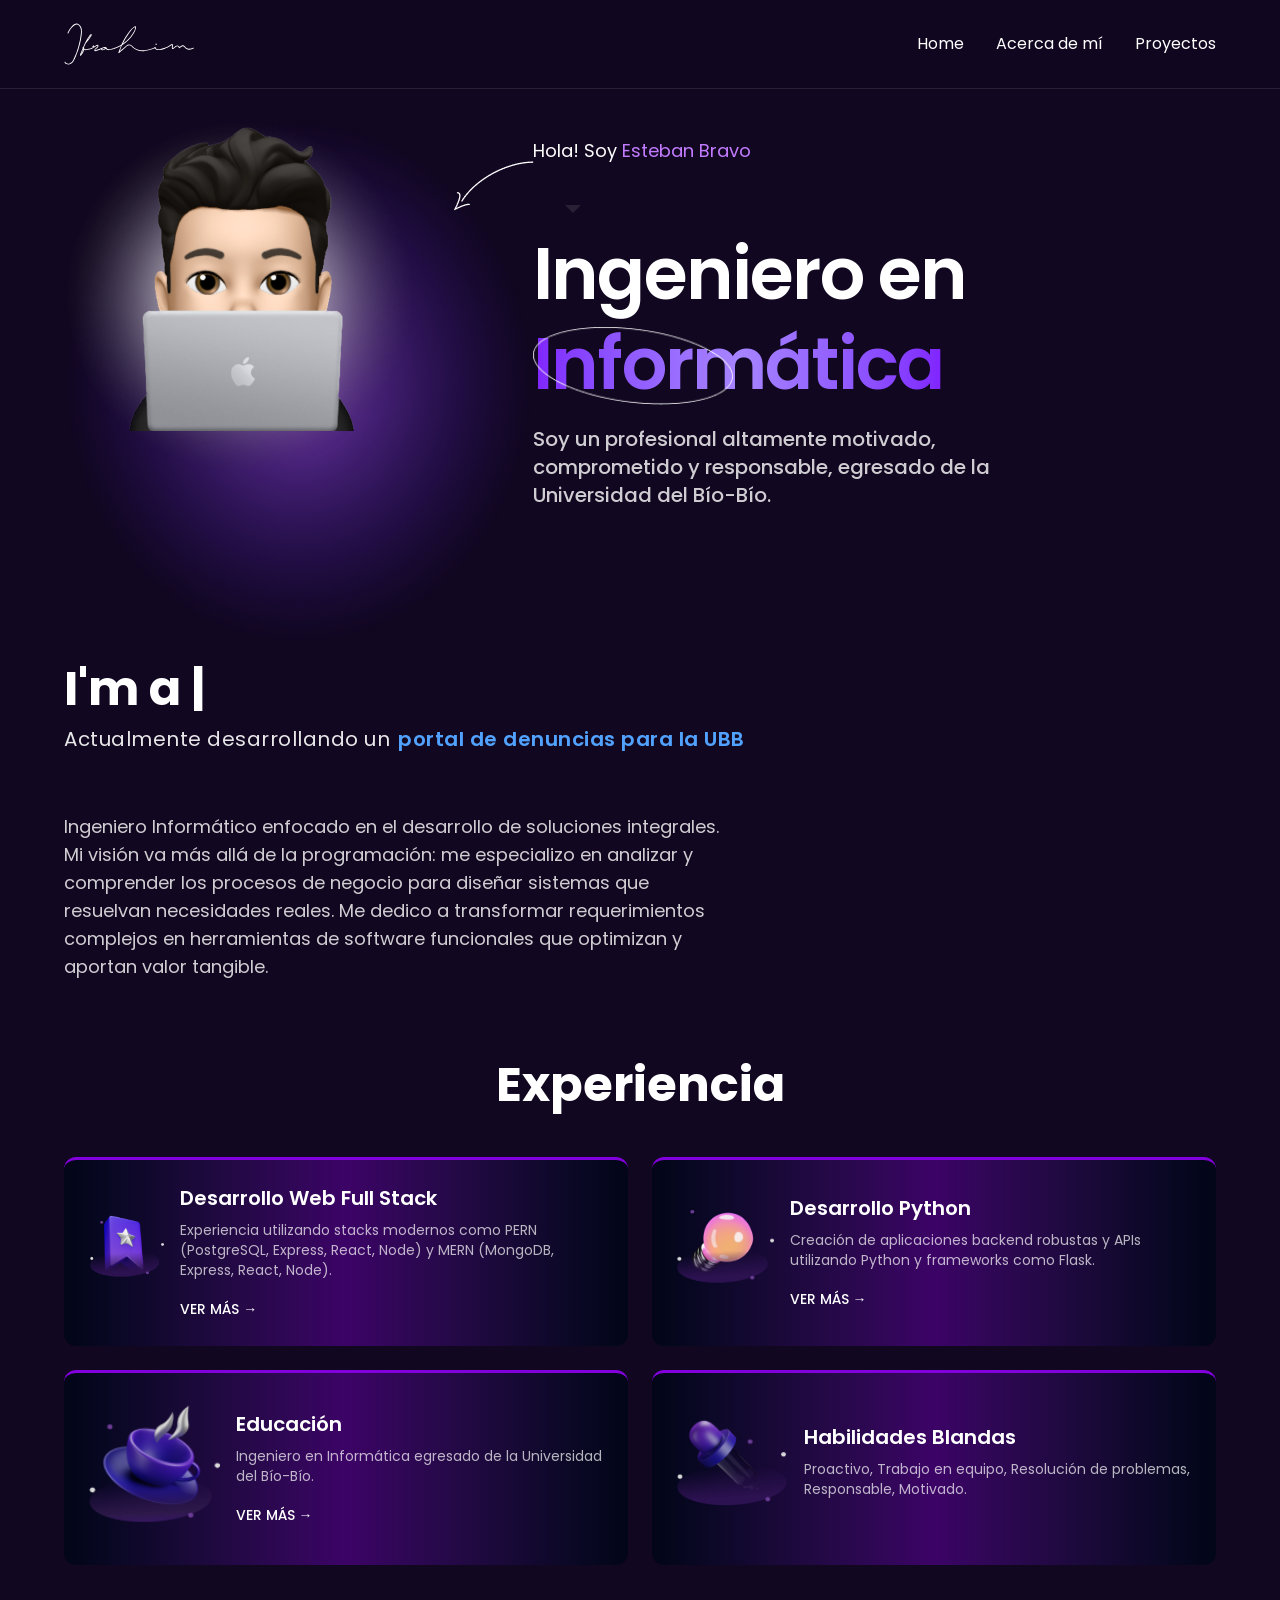
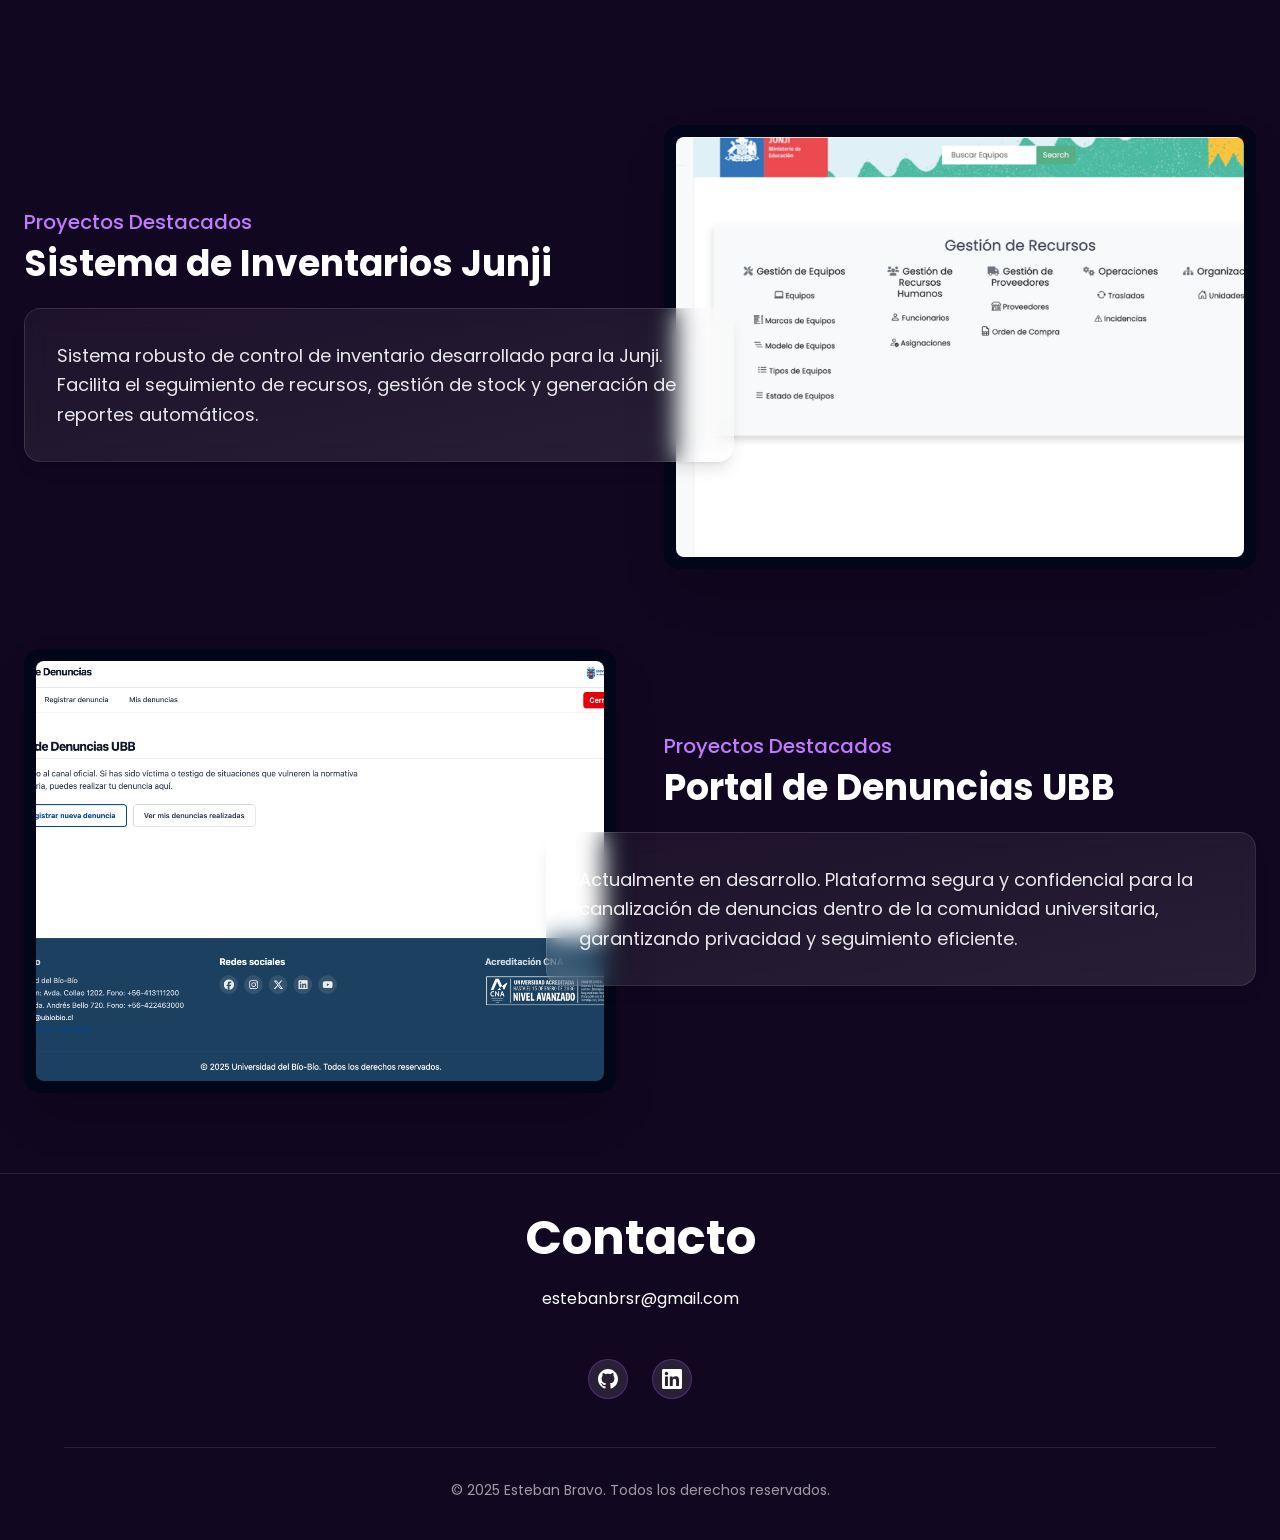
==== index.html @ 4edf550b "Updates" ====
<!DOCTYPE html><!--hUCBeqzJSGGwDPmGAHuHQ--><html lang="en"><head><meta charSet="utf-8"/><meta name="viewport" content="width=device-width, initial-scale=1, maximum-scale=5"/><link rel="preload" href="/_next/static/media/47fe1b7cd6e6ed85-s.p.855a563b.woff2" as="font" crossorigin="" type="font/woff2"/><link rel="preload" href="/_next/static/media/4b766aa38fdaaae3-s.p.6d98c708.woff2" as="font" crossorigin="" type="font/woff2"/><link rel="preload" href="/_next/static/media/829ba4228c966254-s.p.a61bc753.woff2" as="font" crossorigin="" type="font/woff2"/><link rel="preload" href="/_next/static/media/8e6fa89aa22d24ec-s.p.3aec397d.woff2" as="font" crossorigin="" type="font/woff2"/><link rel="preload" href="/_next/static/media/a218039a3287bcfd-s.p.4a23d71b.woff2" as="font" crossorigin="" type="font/woff2"/><link rel="preload" href="/_next/static/media/c875c6f5d3e977ac-s.p.80fc2c9e.woff2" as="font" crossorigin="" type="font/woff2"/><link rel="preload" href="/_next/static/media/e2334d715941921e-s.p.d82a9aff.woff2" as="font" crossorigin="" type="font/woff2"/><link rel="preload" as="image" href="/assets/me.png"/><link rel="preload" as="image" href="/assets/me-glow.png"/><link rel="stylesheet" href="/_next/static/chunks/df3e28b0c16b8dad.css" data-precedence="next"/><link rel="preload" as="script" fetchPriority="low" href="/_next/static/chunks/0487dcf119c456b7.js"/><script src="/_next/static/chunks/4a2e6ca9bc162ffe.js" async=""></script><script src="/_next/static/chunks/e241394cca6a88a3.js" async=""></script><script src="/_next/static/chunks/834800a6b130715c.js" async=""></script><script src="/_next/static/chunks/a9647f64cf15869b.js" async=""></script><script src="/_next/static/chunks/turbopack-0750979a65b21886.js" async=""></script><script src="/_next/static/chunks/ff1a16fafef87110.js" async=""></script><script src="/_next/static/chunks/247eb132b7f7b574.js" async=""></script><script src="/_next/static/chunks/5bab93f39577e409.js" async=""></script><script src="/_next/static/chunks/f0555612a5d2f75f.js" async=""></script><link rel="canonical" href="https://ibiimemon.com"/><meta name="next-size-adjust" content=""/><title>Ibrahim Memon - Software Engineer &amp; UI/UX Designer</title><meta name="description" content="A self-taught UI/UX designer and Software Engineer at WebHR. Creating meaningful and delightful digital products that balance user needs and business goals. 3+ years of industry experience."/><meta name="author" content="Ibrahim Memon"/><meta name="keywords" content="Ibrahim Memon,Software Engineer,UI/UX Designer,Frontend Developer,React Developer,Next.js Developer,Web Designer,WebHR Engineer,Portfolio"/><meta name="creator" content="Ibrahim Memon"/><meta name="publisher" content="Ibrahim Memon"/><meta name="robots" content="index, follow"/><meta name="googlebot" content="index, follow, max-video-preview:-1, max-image-preview:large, max-snippet:-1"/><meta property="og:title" content="Ibrahim Memon - Software Engineer &amp; UI/UX Designer"/><meta property="og:description" content="A self-taught UI/UX designer and Software Engineer at WebHR. Creating meaningful and delightful digital products."/><meta property="og:url" content="https://ibiimemon.com"/><meta property="og:site_name" content="Ibrahim Memon Portfolio"/><meta property="og:locale" content="en_US"/><meta property="og:type" content="website"/><meta name="twitter:card" content="summary_large_image"/><meta name="twitter:title" content="Ibrahim Memon - Software Engineer &amp; UI/UX Designer"/><meta name="twitter:description" content="A self-taught UI/UX designer and Software Engineer at WebHR."/><link rel="icon" href="/favicon.ico?favicon.e30d4670.ico" sizes="256x256" type="image/x-icon"/><script src="/_next/static/chunks/a6dad97d9634a72d.js" noModule=""></script></head><body class="poppins_85c0d870-module__Ibmuia__variable font-sans antialiased"><div hidden=""><!--$--><!--/$--></div><main class="min-h-screen bg-[#110720] text-white"><header class="fixed top-0 left-0 right-0 z-50 bg-[#110720]/80 backdrop-blur-sm border-b border-white/10"><nav class="px-6 py-4"><div class="container mx-auto max-w-6xl flex items-center justify-between h-full"><a class="text-2xl font-bold text-white hover:text-purple-400 transition-colors" href="/"><img alt="Logo" loading="lazy" width="100" height="100" decoding="async" data-nimg="1" style="color:transparent;width:auto;height:auto" src="/logo/logo.svg"/></a><ul class="flex items-center gap-8 list-none m-0 p-0"><li class="m-0 p-0"><a class="text-white hover:text-purple-400 transition-colors text-base font-normal" href="#home">Home</a></li><li class="m-0 p-0"><a class="text-white hover:text-purple-400 transition-colors text-base font-normal" href="#about">Acerca de mí</a></li><li class="m-0 p-0"><a class="text-white hover:text-purple-400 transition-colors text-base font-normal" href="#lab">Proyectos</a></li></ul></div></nav></header><section id="home" class="min-h-screen flex items-center justify-center pt-20 px-6"><div class="container mx-auto max-w-6xl"><div class="flex flex-col lg:flex-row items-center "><div class="flex justify-center lg:justify-end relative w-full lg:w-auto"><div class="relative top-10"><div class="lg:hidden  -top-150 z-10"><div class="relative inline-block "><img alt="Arrow pointer" loading="lazy" width="80" height="80" decoding="async" data-nimg="1" class="absolute top-5 rotate-z-280" style="color:transparent;width:auto;height:auto" src="/assets/arrow.png"/><div class="relative"><p class="text-white text-lg whitespace-nowrap">Hola! Soy<!-- --> <span class="text-purple-400">Esteban Bravo</span></p></div><div class="absolute -bottom-2 left-1/2 transform -translate-x-1/2 w-0 h-0 border-l-8 border-l-transparent border-r-8 border-r-transparent border-t-8 border-t-white/10"></div></div></div><img alt="Ibrahim Memon - Software Engineer and Designer" width="300" height="300" decoding="async" data-nimg="1" class=" max-w-md absolute" style="color:transparent;width:auto;height:auto" src="/assets/me.png"/><img alt="Ibrahim Memon - Software Engineer and Designer" width="300" height="300" decoding="async" data-nimg="1" class="max-w-md " style="color:transparent;width:auto;height:auto" src="/assets/me-glow.png"/></div></div><div class="flex-1 space-y-6 text-center lg:text-left"><div class="hidden lg:inline-block relative"><img alt="Arrow pointer" loading="lazy" width="100" height="100" decoding="async" data-nimg="1" class="absolute " style="color:transparent;left:-100px;top:-50px;width:auto;height:auto" src="/assets/arrow.png"/><div style="bottom:40px;position:relative"><p class="text-white text-lg">Hola! Soy<!-- --> <span class="text-purple-400">Esteban Bravo</span></p></div><div class="absolute -bottom-2 left-8 w-0 h-0 border-l-8 border-l-transparent border-r-8 border-r-transparent border-t-8 border-t-white/10"></div></div><div class=""><h1 class="text-5xl tracking-tight lg:text-7xl font-semibold text-white leading-tight">Ingeniero en<br/><span class="relative inline-block"><img alt="Circle" loading="lazy" width="200" height="200" decoding="async" data-nimg="1" class="absolute mt-2" style="color:transparent" src="/assets/circle.png"/><span class="bg-gradient-to-r from-violet-600 via-violet-400 to-violet-600 bg-clip-text text-transparent">Informática</span></span></h1><p class="text-xl text-white/80 mt-4 font-medium max-w-lg">Soy un profesional altamente motivado, comprometido y responsable, egresado de la Universidad del Bío-Bío.</p></div></div></div><div class="space-y-3 pt-15 text-center lg:text-left"><p class="text-5xl text-white font-bold">I&#x27;m a <span class="animate-pulse">|</span></p><p class="text-lg lg:text-xl text-white/90 tracking-wide flex flex-wrap items-center justify-center lg:justify-start gap-2"><span>Actualmente desarrollando un</span><span class="flex items-center gap-2"><span class="text-blue-400 font-semibold">portal de denuncias para la UBB</span></span></p><p class="text-lg text-white/80 max-w-2xl mt-15 mx-auto lg:mx-0">Ingeniero Informático enfocado en el desarrollo de soluciones integrales. Mi visión va más allá de la programación: me especializo en analizar y comprender los procesos de negocio para diseñar sistemas que resuelvan necesidades reales. Me dedico a transformar requerimientos complejos en herramientas de software funcionales que optimizan y aportan valor tangible.</p></div></div></section><section id="experience" class="py-20 px-6"><div class="container mx-auto max-w-6xl"><h2 class="text-4xl lg:text-5xl font-bold text-white mb-12 text-center">Experiencia</h2><div class="grid grid-cols-1 md:grid-cols-2 gap-6"><div class="bg-gradient-to-r from-slate-950 via-purple-950 to-slate-950  backdrop-blur-sm rounded-xl p-6 border-t-3 border-purple-700 hover:shadow-2xl hover:shadow-purple-900 flex items-center gap-4"><div class="mb-4 "><img alt="Desarrollo Web Full Stack" loading="lazy" width="160" height="160" decoding="async" data-nimg="1" class="object-contain" style="color:transparent" src="/cards/card-1.png"/></div><div><h3 class="text-xl font-semibold text-white mb-2">Desarrollo Web Full Stack</h3><p class="text-white/70 text-sm mb-4">Experiencia utilizando stacks modernos como PERN (PostgreSQL, Express, React, Node) y MERN (MongoDB, Express, React, Node).</p><a target="_blank" rel="noopener noreferrer" class="text-purple-400 hover:text-purple-300 font-medium text-sm transition-colors inline-block" href="https://developer.mozilla.org/es/docs/Learn">VER MÁS →</a></div></div><div class="bg-gradient-to-r from-slate-950 via-purple-950 to-slate-950  backdrop-blur-sm rounded-xl p-6 border-t-3 border-purple-700 hover:shadow-2xl hover:shadow-purple-900 flex items-center gap-4"><div class="mb-4 "><img alt="Desarrollo Python" loading="lazy" width="160" height="160" decoding="async" data-nimg="1" class="object-contain" style="color:transparent" src="/cards/card-2.png"/></div><div><h3 class="text-xl font-semibold text-white mb-2">Desarrollo Python</h3><p class="text-white/70 text-sm mb-4">Creación de aplicaciones backend robustas y APIs utilizando Python y frameworks como Flask.</p><a target="_blank" rel="noopener noreferrer" class="text-purple-400 hover:text-purple-300 font-medium text-sm transition-colors inline-block" href="https://www.python.org/">VER MÁS →</a></div></div><div class="bg-gradient-to-r from-slate-950 via-purple-950 to-slate-950  backdrop-blur-sm rounded-xl p-6 border-t-3 border-purple-700 hover:shadow-2xl hover:shadow-purple-900 flex items-center gap-4"><div class="mb-4 "><img alt="Educación" loading="lazy" width="160" height="160" decoding="async" data-nimg="1" class="object-contain" style="color:transparent" src="/cards/card-3.png"/></div><div><h3 class="text-xl font-semibold text-white mb-2">Educación</h3><p class="text-white/70 text-sm mb-4">Ingeniero en Informática egresado de la Universidad del Bío-Bío.</p><a target="_blank" rel="noopener noreferrer" class="text-purple-400 hover:text-purple-300 font-medium text-sm transition-colors inline-block" href="https://ubiobio.cl/admision/Todas_las_Carreras/21/Ingenieria_de_Ejecucion_en_Computacion_e_Informatica/">VER MÁS →</a></div></div><div class="bg-gradient-to-r from-slate-950 via-purple-950 to-slate-950  backdrop-blur-sm rounded-xl p-6 border-t-3 border-purple-700 hover:shadow-2xl hover:shadow-purple-900 flex items-center gap-4"><div class="mb-4 "><img alt="Habilidades Blandas" loading="lazy" width="160" height="160" decoding="async" data-nimg="1" class="object-contain" style="color:transparent" src="/cards/card-4.png"/></div><div><h3 class="text-xl font-semibold text-white mb-2">Habilidades Blandas</h3><p class="text-white/70 text-sm mb-4">Proactivo, Trabajo en equipo, Resolución de problemas, Responsable, Motivado.</p></div></div></div></div></section><section id="lab" class="py-20 px-6"><div class="container mx-auto max-w-7xl"><div class="mb-20 last:mb-0"><div class="relative grid grid-cols-1 lg:grid-cols-2 gap-8 lg:gap-12 items-center "><div class=""><p class="text-purple-400 text-lg lg:text-xl mb-2 font-medium">Proyectos Destacados</p><h3 class="text-3xl lg:text-4xl font-bold text-white mb-6">Sistema de Inventarios Junji</h3><div class="relative z-10 mb-6"><div class="bg-gradient-to-br from-white/5 to-white/10 backdrop-blur-md rounded-2xl p-6 lg:p-8 border border-white/10 shadow-lg lg:w-[calc(100%+20%)]"><p class="text-white/90 text-base lg:text-lg leading-relaxed">Sistema robusto de control de inventario desarrollado para la Junji. Facilita el seguimiento de recursos, gestión de stock y generación de reportes automáticos.</p></div></div></div><div class=""><div class="relative w-full aspect-[4/3] rounded-2xl overflow-hidden bg-slate-950 p-2 lg:p-3 shadow-2xl"><div class="relative w-full h-full rounded-lg overflow-hidden"><img alt="Sistema de Inventarios Junji" loading="lazy" decoding="async" data-nimg="fill" class="object-cover" style="position:absolute;height:100%;width:100%;left:0;top:0;right:0;bottom:0;color:transparent" src="/assets/si-Junji.png"/></div></div></div></div></div><div class="mb-20 last:mb-0"><div class="relative grid grid-cols-1 lg:grid-cols-2 gap-8 lg:gap-12 items-center lg:grid-flow-dense"><div class="lg:col-start-2"><p class="text-purple-400 text-lg lg:text-xl mb-2 font-medium">Proyectos Destacados</p><h3 class="text-3xl lg:text-4xl font-bold text-white mb-6">Portal de Denuncias UBB</h3><div class="relative z-10 mb-6"><div class="bg-gradient-to-br from-white/5 to-white/10 backdrop-blur-md rounded-2xl p-6 lg:p-8 border border-white/10 shadow-lg lg:ml-[-20%]"><p class="text-white/90 text-base lg:text-lg leading-relaxed">Actualmente en desarrollo. Plataforma segura y confidencial para la canalización de denuncias dentro de la comunidad universitaria, garantizando privacidad y seguimiento eficiente.</p></div></div></div><div class="lg:col-start-1 lg:row-start-1"><div class="relative w-full aspect-[4/3] rounded-2xl overflow-hidden bg-slate-950 p-2 lg:p-3 shadow-2xl"><div class="relative w-full h-full rounded-lg overflow-hidden"><img alt="Portal de Denuncias UBB" loading="lazy" decoding="async" data-nimg="fill" class="object-cover" style="position:absolute;height:100%;width:100%;left:0;top:0;right:0;bottom:0;color:transparent" src="/assets/Portal-denuncias.png"/></div></div></div></div></div></div></section><footer id="contact" class="py-10  px-6 border-t border-white/10"><div class="container mx-auto max-w-6xl"><div class="text-center mb-12"><h2 class="text-4xl lg:text-5xl font-bold text-white mb-6">Contacto</h2><a href="mailto:estebanbrsr@gmail.com" class="text-md text-purple-400 hover:text-purple-300 transition-colors">estebanbrsr@gmail.com</a></div><div class="flex justify-center gap-6 mt-12"><a target="_blank" rel="noopener noreferrer" class="w-10 h-10 flex items-center justify-center rounded-full bg-white/10 hover:bg-white/20 border border-purple-500/30 hover:border-purple-500/50 transition-all" aria-label="GitHub" href="https://github.com/EstebanBra"><svg class="w-5 h-5 text-white" fill="currentColor" viewBox="0 0 24 24"><path d="M12 0c-6.626 0-12 5.373-12 12 0 5.302 3.438 9.8 8.207 11.387.599.111.793-.261.793-.577v-2.234c-3.338.726-4.033-1.416-4.033-1.416-.546-1.387-1.333-1.756-1.333-1.756-1.089-.745.083-.729.083-.729 1.205.084 1.839 1.237 1.839 1.237 1.07 1.834 2.807 1.304 3.492.997.107-.775.418-1.305.762-1.604-2.665-.305-5.467-1.334-5.467-5.931 0-1.311.469-2.381 1.236-3.221-.124-.303-.535-1.524.117-3.176 0 0 1.008-.322 3.301 1.23.957-.266 1.983-.399 3.003-.404 1.02.005 2.047.138 3.006.404 2.291-1.552 3.297-1.23 3.297-1.23.653 1.653.242 2.874.118 3.176.77.84 1.235 1.911 1.235 3.221 0 4.609-2.807 5.624-5.479 5.921.43.372.823 1.102.823 2.222v3.293c0 .319.192.694.801.576 4.765-1.589 8.199-6.086 8.199-11.386 0-6.627-5.373-12-12-12z"></path></svg></a><a target="_blank" rel="noopener noreferrer" class="w-10 h-10 flex items-center justify-center rounded-full bg-white/10 hover:bg-white/20 border border-purple-500/30 hover:border-purple-500/50 transition-all" aria-label="LinkedIn" href="https://www.linkedin.com/in/esteban-bravo-suárez-834557275"><svg class="w-5 h-5 text-white" fill="currentColor" viewBox="0 0 24 24"><path d="M20.447 20.452h-3.554v-5.569c0-1.328-.027-3.037-1.852-3.037-1.853 0-2.136 1.445-2.136 2.939v5.667H9.351V9h3.414v1.561h.046c.477-.9 1.637-1.85 3.37-1.85 3.601 0 4.267 2.37 4.267 5.455v6.286zM5.337 7.433c-1.144 0-2.063-.926-2.063-2.065 0-1.138.92-2.063 2.063-2.063 1.14 0 2.064.925 2.064 2.063 0 1.139-.925 2.065-2.064 2.065zm1.782 13.019H3.555V9h3.564v11.452zM22.225 0H1.771C.792 0 0 .774 0 1.729v20.542C0 23.227.792 24 1.771 24h20.451C23.2 24 24 23.227 24 22.271V1.729C24 .774 23.2 0 22.222 0h.003z"></path></svg></a></div><div class="text-center mt-12 pt-8 border-t border-white/10"><p class="text-white/60 text-sm">© <!-- -->2025<!-- --> Esteban Bravo. Todos los derechos reservados.</p></div></div></footer></main><!--$--><!--/$--><!--$!--><template data-dgst="BAILOUT_TO_CLIENT_SIDE_RENDERING"></template><!--/$--><script src="/_next/static/chunks/0487dcf119c456b7.js" id="_R_" async=""></script><script>(self.__next_f=self.__next_f||[]).push([0])</script><script>self.__next_f.push([1,"1:\"$Sreact.fragment\"\n2:I[39756,[\"/_next/static/chunks/ff1a16fafef87110.js\",\"/_next/static/chunks/247eb132b7f7b574.js\"],\"default\"]\n3:I[37457,[\"/_next/static/chunks/ff1a16fafef87110.js\",\"/_next/static/chunks/247eb132b7f7b574.js\"],\"default\"]\n4:I[2355,[\"/_next/static/chunks/5bab93f39577e409.js\"],\"Analytics\"]\n5:I[22016,[\"/_next/static/chunks/5bab93f39577e409.js\",\"/_next/static/chunks/ff1a16fafef87110.js\",\"/_next/static/chunks/f0555612a5d2f75f.js\"],\"\"]\n6:I[5500,[\"/_next/static/chunks/5bab93f39577e409.js\",\"/_next/static/chunks/ff1a16fafef87110.js\",\"/_next/static/chunks/f0555612a5d2f75f.js\"],\"Image\"]\n7:I[19827,[\"/_next/static/chunks/5bab93f39577e409.js\",\"/_next/static/chunks/ff1a16fafef87110.js\",\"/_next/static/chunks/f0555612a5d2f75f.js\"],\"default\"]\n11:I[68027,[],\"default\"]\n:HL[\"/_next/static/chunks/df3e28b0c16b8dad.css\",\"style\"]\n:HL[\"/_next/static/media/47fe1b7cd6e6ed85-s.p.855a563b.woff2\",\"font\",{\"crossOrigin\":\"\",\"type\":\"font/woff2\"}]\n:HL[\"/_next/static/media/4b766aa38fdaaae3-s.p.6d98c708.woff2\",\"font\",{\"crossOrigin\":\"\",\"type\":\"font/woff2\"}]\n:HL[\"/_next/static/media/829ba4228c966254-s.p.a61bc753.woff2\",\"font\",{\"crossOrigin\":\"\",\"type\":\"font/woff2\"}]\n:HL[\"/_next/static/media/8e6fa89aa22d24ec-s.p.3aec397d.woff2\",\"font\",{\"crossOrigin\":\"\",\"type\":\"font/woff2\"}]\n:HL[\"/_next/static/media/a218039a3287bcfd-s.p.4a23d71b.woff2\",\"font\",{\"crossOrigin\":\"\",\"type\":\"font/woff2\"}]\n:HL[\"/_next/static/media/c875c6f5d3e977ac-s.p.80fc2c9e.woff2\",\"font\",{\"crossOrigin\":\"\",\"type\":\"font/woff2\"}]\n:HL[\"/_next/static/media/e2334d715941921e-s.p.d82a9aff.woff2\",\"font\",{\"crossOrigin\":\"\",\"type\":\"font/woff2\"}]\n"])</script><script>self.__next_f.push([1,"0:{\"P\":null,\"b\":\"hUCBeqzJSGGwDPmGAHuHQ\",\"c\":[\"\",\"\"],\"q\":\"\",\"i\":false,\"f\":[[[\"\",{\"children\":[\"__PAGE__\",{}]},\"$undefined\",\"$undefined\",true],[[\"$\",\"$1\",\"c\",{\"children\":[[[\"$\",\"link\",\"0\",{\"rel\":\"stylesheet\",\"href\":\"/_next/static/chunks/df3e28b0c16b8dad.css\",\"precedence\":\"next\",\"crossOrigin\":\"$undefined\",\"nonce\":\"$undefined\"}],[\"$\",\"script\",\"script-0\",{\"src\":\"/_next/static/chunks/5bab93f39577e409.js\",\"async\":true,\"nonce\":\"$undefined\"}]],[\"$\",\"html\",null,{\"lang\":\"en\",\"children\":[[\"$\",\"head\",null,{\"children\":[\"$\",\"link\",null,{\"rel\":\"canonical\",\"href\":\"https://ibiimemon.com\"}]}],[\"$\",\"body\",null,{\"className\":\"poppins_85c0d870-module__Ibmuia__variable font-sans antialiased\",\"children\":[[\"$\",\"$L2\",null,{\"parallelRouterKey\":\"children\",\"error\":\"$undefined\",\"errorStyles\":\"$undefined\",\"errorScripts\":\"$undefined\",\"template\":[\"$\",\"$L3\",null,{}],\"templateStyles\":\"$undefined\",\"templateScripts\":\"$undefined\",\"notFound\":[[[\"$\",\"title\",null,{\"children\":\"404: This page could not be found.\"}],[\"$\",\"div\",null,{\"style\":{\"fontFamily\":\"system-ui,\\\"Segoe UI\\\",Roboto,Helvetica,Arial,sans-serif,\\\"Apple Color Emoji\\\",\\\"Segoe UI Emoji\\\"\",\"height\":\"100vh\",\"textAlign\":\"center\",\"display\":\"flex\",\"flexDirection\":\"column\",\"alignItems\":\"center\",\"justifyContent\":\"center\"},\"children\":[\"$\",\"div\",null,{\"children\":[[\"$\",\"style\",null,{\"dangerouslySetInnerHTML\":{\"__html\":\"body{color:#000;background:#fff;margin:0}.next-error-h1{border-right:1px solid rgba(0,0,0,.3)}@media (prefers-color-scheme:dark){body{color:#fff;background:#000}.next-error-h1{border-right:1px solid rgba(255,255,255,.3)}}\"}}],[\"$\",\"h1\",null,{\"className\":\"next-error-h1\",\"style\":{\"display\":\"inline-block\",\"margin\":\"0 20px 0 0\",\"padding\":\"0 23px 0 0\",\"fontSize\":24,\"fontWeight\":500,\"verticalAlign\":\"top\",\"lineHeight\":\"49px\"},\"children\":404}],[\"$\",\"div\",null,{\"style\":{\"display\":\"inline-block\"},\"children\":[\"$\",\"h2\",null,{\"style\":{\"fontSize\":14,\"fontWeight\":400,\"lineHeight\":\"49px\",\"margin\":0},\"children\":\"This page could not be found.\"}]}]]}]}]],[]],\"forbidden\":\"$undefined\",\"unauthorized\":\"$undefined\"}],[\"$\",\"$L4\",null,{}]]}]]}]]}],{\"children\":[[\"$\",\"$1\",\"c\",{\"children\":[[\"$\",\"main\",null,{\"className\":\"min-h-screen bg-[#110720] text-white\",\"children\":[[\"$\",\"header\",null,{\"className\":\"fixed top-0 left-0 right-0 z-50 bg-[#110720]/80 backdrop-blur-sm border-b border-white/10\",\"children\":[\"$\",\"nav\",null,{\"className\":\"px-6 py-4\",\"children\":[\"$\",\"div\",null,{\"className\":\"container mx-auto max-w-6xl flex items-center justify-between h-full\",\"children\":[[\"$\",\"$L5\",null,{\"href\":\"/\",\"className\":\"text-2xl font-bold text-white hover:text-purple-400 transition-colors\",\"children\":[\"$\",\"$L6\",null,{\"src\":\"/logo/logo.svg\",\"alt\":\"Logo\",\"width\":100,\"height\":100,\"style\":{\"width\":\"auto\",\"height\":\"auto\"}}]}],[\"$\",\"ul\",null,{\"className\":\"flex items-center gap-8 list-none m-0 p-0\",\"children\":[[\"$\",\"li\",null,{\"className\":\"m-0 p-0\",\"children\":[\"$\",\"$L5\",null,{\"href\":\"#home\",\"className\":\"text-white hover:text-purple-400 transition-colors text-base font-normal\",\"children\":\"Home\"}]}],[\"$\",\"li\",null,{\"className\":\"m-0 p-0\",\"children\":[\"$\",\"$L5\",null,{\"href\":\"#about\",\"className\":\"text-white hover:text-purple-400 transition-colors text-base font-normal\",\"children\":\"Acerca de mí\"}]}],[\"$\",\"li\",null,{\"className\":\"m-0 p-0\",\"children\":[\"$\",\"$L5\",null,{\"href\":\"#lab\",\"className\":\"text-white hover:text-purple-400 transition-colors text-base font-normal\",\"children\":\"Proyectos\"}]}]]}]]}]}]}],[\"$\",\"$L7\",null,{}],[\"$\",\"section\",null,{\"id\":\"experience\",\"className\":\"py-20 px-6\",\"children\":[\"$\",\"div\",null,{\"className\":\"container mx-auto max-w-6xl\",\"children\":[[\"$\",\"h2\",null,{\"className\":\"text-4xl lg:text-5xl font-bold text-white mb-12 text-center\",\"children\":\"Experiencia\"}],[\"$\",\"div\",null,{\"className\":\"grid grid-cols-1 md:grid-cols-2 gap-6\",\"children\":[[\"$\",\"div\",\"1\",{\"className\":\"bg-gradient-to-r from-slate-950 via-purple-950 to-slate-950  backdrop-blur-sm rounded-xl p-6 border-t-3 border-purple-700 hover:shadow-2xl hover:shadow-purple-900 flex items-center gap-4\",\"children\":[[\"$\",\"div\",null,{\"className\":\"mb-4 \",\"children\":[\"$\",\"$L6\",null,{\"src\":\"/cards/card-1.png\",\"alt\":\"Desarrollo Web Full Stack\",\"width\":160,\"height\":160,\"className\":\"object-contain\"}]}],[\"$\",\"div\",null,{\"children\":[[\"$\",\"h3\",null,{\"className\":\"text-xl font-semibold text-white mb-2\",\"children\":\"Desarrollo Web Full Stack\"}],[\"$\",\"p\",null,{\"className\":\"text-white/70 text-sm mb-4\",\"children\":\"Experiencia utilizando stacks modernos como PERN (PostgreSQL, Express, React, Node) y MERN (MongoDB, Express, React, Node).\"}],[\"$\",\"$L5\",null,{\"href\":\"https://developer.mozilla.org/es/docs/Learn\",\"target\":\"_blank\",\"rel\":\"noopener noreferrer\",\"className\":\"text-purple-400 hover:text-purple-300 font-medium text-sm transition-colors inline-block\",\"children\":\"VER MÁS →\"}]]}]]}],\"$L8\",\"$L9\",\"$La\"]}]]}]}],\"$Lb\",\"$Lc\"]}],[\"$Ld\",\"$Le\"],\"$Lf\"]}],{},null,false,false]},null,false,false],\"$L10\",false]],\"m\":\"$undefined\",\"G\":[\"$11\",[]],\"S\":true}\n"])</script><script>self.__next_f.push([1,"12:I[97367,[\"/_next/static/chunks/ff1a16fafef87110.js\",\"/_next/static/chunks/247eb132b7f7b574.js\"],\"OutletBoundary\"]\n13:\"$Sreact.suspense\"\n15:I[97367,[\"/_next/static/chunks/ff1a16fafef87110.js\",\"/_next/static/chunks/247eb132b7f7b574.js\"],\"ViewportBoundary\"]\n17:I[97367,[\"/_next/static/chunks/ff1a16fafef87110.js\",\"/_next/static/chunks/247eb132b7f7b574.js\"],\"MetadataBoundary\"]\n8:[\"$\",\"div\",\"2\",{\"className\":\"bg-gradient-to-r from-slate-950 via-purple-950 to-slate-950  backdrop-blur-sm rounded-xl p-6 border-t-3 border-purple-700 hover:shadow-2xl hover:shadow-purple-900 flex items-center gap-4\",\"children\":[[\"$\",\"div\",null,{\"className\":\"mb-4 \",\"children\":[\"$\",\"$L6\",null,{\"src\":\"/cards/card-2.png\",\"alt\":\"Desarrollo Python\",\"width\":160,\"height\":160,\"className\":\"object-contain\"}]}],[\"$\",\"div\",null,{\"children\":[[\"$\",\"h3\",null,{\"className\":\"text-xl font-semibold text-white mb-2\",\"children\":\"Desarrollo Python\"}],[\"$\",\"p\",null,{\"className\":\"text-white/70 text-sm mb-4\",\"children\":\"Creación de aplicaciones backend robustas y APIs utilizando Python y frameworks como Flask.\"}],[\"$\",\"$L5\",null,{\"href\":\"https://www.python.org/\",\"target\":\"_blank\",\"rel\":\"noopener noreferrer\",\"className\":\"text-purple-400 hover:text-purple-300 font-medium text-sm transition-colors inline-block\",\"children\":\"VER MÁS →\"}]]}]]}]\n9:[\"$\",\"div\",\"3\",{\"className\":\"bg-gradient-to-r from-slate-950 via-purple-950 to-slate-950  backdrop-blur-sm rounded-xl p-6 border-t-3 border-purple-700 hover:shadow-2xl hover:shadow-purple-900 flex items-center gap-4\",\"children\":[[\"$\",\"div\",null,{\"className\":\"mb-4 \",\"children\":[\"$\",\"$L6\",null,{\"src\":\"/cards/card-3.png\",\"alt\":\"Educación\",\"width\":160,\"height\":160,\"className\":\"object-contain\"}]}],[\"$\",\"div\",null,{\"children\":[[\"$\",\"h3\",null,{\"className\":\"text-xl font-semibold text-white mb-2\",\"children\":\"Educación\"}],[\"$\",\"p\",null,{\"className\":\"text-white/70 text-sm mb-4\",\"children\":\"Ingeniero en Informática egresado de la Universidad del Bío-Bío.\"}],[\"$\",\"$L5\",null,{\"href\":\"https://ubiobio.cl/admision/Todas_las_Carreras/21/Ingenieria_de_Ejecucion_en_Computacion_e_Informatica/\",\"target\":\"_blank\",\"rel\":\"noopener noreferrer\",\"className\":\"text-purple-400 hover:text-purple-300 font-medium text-sm transition-colors inline-block\",\"children\":\"VER MÁS →\"}]]}]]}]\na:[\"$\",\"div\",\"4\",{\"className\":\"bg-gradient-to-r from-slate-950 via-purple-950 to-slate-950  backdrop-blur-sm rounded-xl p-6 border-t-3 border-purple-700 hover:shadow-2xl hover:shadow-purple-900 flex items-center gap-4\",\"children\":[[\"$\",\"div\",null,{\"className\":\"mb-4 \",\"children\":[\"$\",\"$L6\",null,{\"src\":\"/cards/card-4.png\",\"alt\":\"Habilidades Blandas\",\"width\":160,\"height\":160,\"className\":\"object-contain\"}]}],[\"$\",\"div\",null,{\"children\":[[\"$\",\"h3\",null,{\"className\":\"text-xl font-semibold text-white mb-2\",\"children\":\"Habilidades Blandas\"}],[\"$\",\"p\",null,{\"className\":\"text-white/70 text-sm mb-4\",\"children\":\"Proactivo, Trabajo en equipo, Resolución de problemas, Responsable, Motivado.\"}],\"$undefined\"]}]]}]\n"])</script><script>self.__next_f.push([1,"b:[\"$\",\"section\",null,{\"id\":\"lab\",\"className\":\"py-20 px-6\",\"children\":[\"$\",\"div\",null,{\"className\":\"container mx-auto max-w-7xl\",\"children\":[[\"$\",\"div\",\"1\",{\"className\":\"mb-20 last:mb-0\",\"children\":[\"$\",\"div\",null,{\"className\":\"relative grid grid-cols-1 lg:grid-cols-2 gap-8 lg:gap-12 items-center \",\"children\":[[\"$\",\"div\",null,{\"className\":\"\",\"children\":[[\"$\",\"p\",null,{\"className\":\"text-purple-400 text-lg lg:text-xl mb-2 font-medium\",\"children\":\"Proyectos Destacados\"}],[\"$\",\"h3\",null,{\"className\":\"text-3xl lg:text-4xl font-bold text-white mb-6\",\"children\":\"Sistema de Inventarios Junji\"}],[\"$\",\"div\",null,{\"className\":\"relative z-10 mb-6\",\"children\":[\"$\",\"div\",null,{\"className\":\"bg-gradient-to-br from-white/5 to-white/10 backdrop-blur-md rounded-2xl p-6 lg:p-8 border border-white/10 shadow-lg lg:w-[calc(100%+20%)]\",\"children\":[\"$\",\"p\",null,{\"className\":\"text-white/90 text-base lg:text-lg leading-relaxed\",\"children\":\"Sistema robusto de control de inventario desarrollado para la Junji. Facilita el seguimiento de recursos, gestión de stock y generación de reportes automáticos.\"}]}]}]]}],[\"$\",\"div\",null,{\"className\":\"\",\"children\":[\"$\",\"div\",null,{\"className\":\"relative w-full aspect-[4/3] rounded-2xl overflow-hidden bg-slate-950 p-2 lg:p-3 shadow-2xl\",\"children\":[\"$\",\"div\",null,{\"className\":\"relative w-full h-full rounded-lg overflow-hidden\",\"children\":[\"$\",\"$L6\",null,{\"src\":\"/assets/si-Junji.png\",\"alt\":\"Sistema de Inventarios Junji\",\"fill\":true,\"sizes\":\"(max-width: 1024px) 100vw, 50vw\",\"className\":\"object-cover\"}]}]}]}]]}]}],[\"$\",\"div\",\"2\",{\"className\":\"mb-20 last:mb-0\",\"children\":[\"$\",\"div\",null,{\"className\":\"relative grid grid-cols-1 lg:grid-cols-2 gap-8 lg:gap-12 items-center lg:grid-flow-dense\",\"children\":[[\"$\",\"div\",null,{\"className\":\"lg:col-start-2\",\"children\":[[\"$\",\"p\",null,{\"className\":\"text-purple-400 text-lg lg:text-xl mb-2 font-medium\",\"children\":\"Proyectos Destacados\"}],[\"$\",\"h3\",null,{\"className\":\"text-3xl lg:text-4xl font-bold text-white mb-6\",\"children\":\"Portal de Denuncias UBB\"}],[\"$\",\"div\",null,{\"className\":\"relative z-10 mb-6\",\"children\":[\"$\",\"div\",null,{\"className\":\"bg-gradient-to-br from-white/5 to-white/10 backdrop-blur-md rounded-2xl p-6 lg:p-8 border border-white/10 shadow-lg lg:ml-[-20%]\",\"children\":[\"$\",\"p\",null,{\"className\":\"text-white/90 text-base lg:text-lg leading-relaxed\",\"children\":\"Actualmente en desarrollo. Plataforma segura y confidencial para la canalización de denuncias dentro de la comunidad universitaria, garantizando privacidad y seguimiento eficiente.\"}]}]}]]}],[\"$\",\"div\",null,{\"className\":\"lg:col-start-1 lg:row-start-1\",\"children\":[\"$\",\"div\",null,{\"className\":\"relative w-full aspect-[4/3] rounded-2xl overflow-hidden bg-slate-950 p-2 lg:p-3 shadow-2xl\",\"children\":[\"$\",\"div\",null,{\"className\":\"relative w-full h-full rounded-lg overflow-hidden\",\"children\":[\"$\",\"$L6\",null,{\"src\":\"/assets/Portal-denuncias.png\",\"alt\":\"Portal de Denuncias UBB\",\"fill\":true,\"sizes\":\"(max-width: 1024px) 100vw, 50vw\",\"className\":\"object-cover\"}]}]}]}]]}]}]]}]}]\n"])</script><script>self.__next_f.push([1,"c:[\"$\",\"footer\",null,{\"id\":\"contact\",\"className\":\"py-10  px-6 border-t border-white/10\",\"children\":[\"$\",\"div\",null,{\"className\":\"container mx-auto max-w-6xl\",\"children\":[[\"$\",\"div\",null,{\"className\":\"text-center mb-12\",\"children\":[[\"$\",\"h2\",null,{\"className\":\"text-4xl lg:text-5xl font-bold text-white mb-6\",\"children\":\"Contacto\"}],[\"$\",\"a\",null,{\"href\":\"mailto:estebanbrsr@gmail.com\",\"className\":\"text-md text-purple-400 hover:text-purple-300 transition-colors\",\"children\":\"estebanbrsr@gmail.com\"}]]}],[\"$\",\"div\",null,{\"className\":\"flex justify-center gap-6 mt-12\",\"children\":[[\"$\",\"$L5\",null,{\"href\":\"https://github.com/EstebanBra\",\"target\":\"_blank\",\"rel\":\"noopener noreferrer\",\"className\":\"w-10 h-10 flex items-center justify-center rounded-full bg-white/10 hover:bg-white/20 border border-purple-500/30 hover:border-purple-500/50 transition-all\",\"aria-label\":\"GitHub\",\"children\":[\"$\",\"svg\",null,{\"className\":\"w-5 h-5 text-white\",\"fill\":\"currentColor\",\"viewBox\":\"0 0 24 24\",\"children\":[\"$\",\"path\",null,{\"d\":\"M12 0c-6.626 0-12 5.373-12 12 0 5.302 3.438 9.8 8.207 11.387.599.111.793-.261.793-.577v-2.234c-3.338.726-4.033-1.416-4.033-1.416-.546-1.387-1.333-1.756-1.333-1.756-1.089-.745.083-.729.083-.729 1.205.084 1.839 1.237 1.839 1.237 1.07 1.834 2.807 1.304 3.492.997.107-.775.418-1.305.762-1.604-2.665-.305-5.467-1.334-5.467-5.931 0-1.311.469-2.381 1.236-3.221-.124-.303-.535-1.524.117-3.176 0 0 1.008-.322 3.301 1.23.957-.266 1.983-.399 3.003-.404 1.02.005 2.047.138 3.006.404 2.291-1.552 3.297-1.23 3.297-1.23.653 1.653.242 2.874.118 3.176.77.84 1.235 1.911 1.235 3.221 0 4.609-2.807 5.624-5.479 5.921.43.372.823 1.102.823 2.222v3.293c0 .319.192.694.801.576 4.765-1.589 8.199-6.086 8.199-11.386 0-6.627-5.373-12-12-12z\"}]}]}],[\"$\",\"$L5\",null,{\"href\":\"https://www.linkedin.com/in/esteban-bravo-suárez-834557275\",\"target\":\"_blank\",\"rel\":\"noopener noreferrer\",\"className\":\"w-10 h-10 flex items-center justify-center rounded-full bg-white/10 hover:bg-white/20 border border-purple-500/30 hover:border-purple-500/50 transition-all\",\"aria-label\":\"LinkedIn\",\"children\":[\"$\",\"svg\",null,{\"className\":\"w-5 h-5 text-white\",\"fill\":\"currentColor\",\"viewBox\":\"0 0 24 24\",\"children\":[\"$\",\"path\",null,{\"d\":\"M20.447 20.452h-3.554v-5.569c0-1.328-.027-3.037-1.852-3.037-1.853 0-2.136 1.445-2.136 2.939v5.667H9.351V9h3.414v1.561h.046c.477-.9 1.637-1.85 3.37-1.85 3.601 0 4.267 2.37 4.267 5.455v6.286zM5.337 7.433c-1.144 0-2.063-.926-2.063-2.065 0-1.138.92-2.063 2.063-2.063 1.14 0 2.064.925 2.064 2.063 0 1.139-.925 2.065-2.064 2.065zm1.782 13.019H3.555V9h3.564v11.452zM22.225 0H1.771C.792 0 0 .774 0 1.729v20.542C0 23.227.792 24 1.771 24h20.451C23.2 24 24 23.227 24 22.271V1.729C24 .774 23.2 0 22.222 0h.003z\"}]}]}]]}],[\"$\",\"div\",null,{\"className\":\"text-center mt-12 pt-8 border-t border-white/10\",\"children\":[\"$\",\"p\",null,{\"className\":\"text-white/60 text-sm\",\"children\":[\"© \",2025,\" Esteban Bravo. Todos los derechos reservados.\"]}]}]]}]}]\n"])</script><script>self.__next_f.push([1,"d:[\"$\",\"script\",\"script-0\",{\"src\":\"/_next/static/chunks/ff1a16fafef87110.js\",\"async\":true,\"nonce\":\"$undefined\"}]\ne:[\"$\",\"script\",\"script-1\",{\"src\":\"/_next/static/chunks/f0555612a5d2f75f.js\",\"async\":true,\"nonce\":\"$undefined\"}]\nf:[\"$\",\"$L12\",null,{\"children\":[\"$\",\"$13\",null,{\"name\":\"Next.MetadataOutlet\",\"children\":\"$@14\"}]}]\n10:[\"$\",\"$1\",\"h\",{\"children\":[null,[\"$\",\"$L15\",null,{\"children\":\"$@16\"}],[\"$\",\"div\",null,{\"hidden\":true,\"children\":[\"$\",\"$L17\",null,{\"children\":[\"$\",\"$13\",null,{\"name\":\"Next.Metadata\",\"children\":\"$@18\"}]}]}],[\"$\",\"meta\",null,{\"name\":\"next-size-adjust\",\"content\":\"\"}]]}]\n"])</script><script>self.__next_f.push([1,"16:[[\"$\",\"meta\",\"0\",{\"charSet\":\"utf-8\"}],[\"$\",\"meta\",\"1\",{\"name\":\"viewport\",\"content\":\"width=device-width, initial-scale=1, maximum-scale=5\"}]]\n"])</script><script>self.__next_f.push([1,"19:I[27201,[\"/_next/static/chunks/ff1a16fafef87110.js\",\"/_next/static/chunks/247eb132b7f7b574.js\"],\"IconMark\"]\n"])</script><script>self.__next_f.push([1,"18:[[\"$\",\"title\",\"0\",{\"children\":\"Ibrahim Memon - Software Engineer \u0026 UI/UX Designer\"}],[\"$\",\"meta\",\"1\",{\"name\":\"description\",\"content\":\"A self-taught UI/UX designer and Software Engineer at WebHR. Creating meaningful and delightful digital products that balance user needs and business goals. 3+ years of industry experience.\"}],[\"$\",\"meta\",\"2\",{\"name\":\"author\",\"content\":\"Ibrahim Memon\"}],[\"$\",\"meta\",\"3\",{\"name\":\"keywords\",\"content\":\"Ibrahim Memon,Software Engineer,UI/UX Designer,Frontend Developer,React Developer,Next.js Developer,Web Designer,WebHR Engineer,Portfolio\"}],[\"$\",\"meta\",\"4\",{\"name\":\"creator\",\"content\":\"Ibrahim Memon\"}],[\"$\",\"meta\",\"5\",{\"name\":\"publisher\",\"content\":\"Ibrahim Memon\"}],[\"$\",\"meta\",\"6\",{\"name\":\"robots\",\"content\":\"index, follow\"}],[\"$\",\"meta\",\"7\",{\"name\":\"googlebot\",\"content\":\"index, follow, max-video-preview:-1, max-image-preview:large, max-snippet:-1\"}],[\"$\",\"meta\",\"8\",{\"property\":\"og:title\",\"content\":\"Ibrahim Memon - Software Engineer \u0026 UI/UX Designer\"}],[\"$\",\"meta\",\"9\",{\"property\":\"og:description\",\"content\":\"A self-taught UI/UX designer and Software Engineer at WebHR. Creating meaningful and delightful digital products.\"}],[\"$\",\"meta\",\"10\",{\"property\":\"og:url\",\"content\":\"https://ibiimemon.com\"}],[\"$\",\"meta\",\"11\",{\"property\":\"og:site_name\",\"content\":\"Ibrahim Memon Portfolio\"}],[\"$\",\"meta\",\"12\",{\"property\":\"og:locale\",\"content\":\"en_US\"}],[\"$\",\"meta\",\"13\",{\"property\":\"og:type\",\"content\":\"website\"}],[\"$\",\"meta\",\"14\",{\"name\":\"twitter:card\",\"content\":\"summary_large_image\"}],[\"$\",\"meta\",\"15\",{\"name\":\"twitter:title\",\"content\":\"Ibrahim Memon - Software Engineer \u0026 UI/UX Designer\"}],[\"$\",\"meta\",\"16\",{\"name\":\"twitter:description\",\"content\":\"A self-taught UI/UX designer and Software Engineer at WebHR.\"}],[\"$\",\"link\",\"17\",{\"rel\":\"icon\",\"href\":\"/favicon.ico?favicon.e30d4670.ico\",\"sizes\":\"256x256\",\"type\":\"image/x-icon\"}],[\"$\",\"$L19\",\"18\",{}]]\n"])</script><script>self.__next_f.push([1,"14:null\n"])</script></body></html>
---- _next/static/chunks/df3e28b0c16b8dad.css ----
@font-face{font-family:Poppins;font-style:normal;font-weight:300;font-display:swap;src:url(../media/7e832ad540183e91-s.a2f18b1a.woff2)format("woff2");unicode-range:U+900-97F,U+1CD0-1CF9,U+200C-200D,U+20A8,U+20B9,U+20F0,U+25CC,U+A830-A839,U+A8E0-A8FF,U+11B00-11B09}@font-face{font-family:Poppins;font-style:normal;font-weight:300;font-display:swap;src:url(../media/2094fb60fd9c8287-s.3ed55436.woff2)format("woff2");unicode-range:U+100-2BA,U+2BD-2C5,U+2C7-2CC,U+2CE-2D7,U+2DD-2FF,U+304,U+308,U+329,U+1D00-1DBF,U+1E00-1E9F,U+1EF2-1EFF,U+2020,U+20A0-20AB,U+20AD-20C0,U+2113,U+2C60-2C7F,U+A720-A7FF}@font-face{font-family:Poppins;font-style:normal;font-weight:300;font-display:swap;src:url(../media/c875c6f5d3e977ac-s.p.80fc2c9e.woff2)format("woff2");unicode-range:U+??,U+131,U+152-153,U+2BB-2BC,U+2C6,U+2DA,U+2DC,U+304,U+308,U+329,U+2000-206F,U+20AC,U+2122,U+2191,U+2193,U+2212,U+2215,U+FEFF,U+FFFD}@font-face{font-family:Poppins;font-style:normal;font-weight:400;font-display:swap;src:url(../media/41e95f694c5c4549-s.666bad7d.woff2)format("woff2");unicode-range:U+900-97F,U+1CD0-1CF9,U+200C-200D,U+20A8,U+20B9,U+20F0,U+25CC,U+A830-A839,U+A8E0-A8FF,U+11B00-11B09}@font-face{font-family:Poppins;font-style:normal;font-weight:400;font-display:swap;src:url(../media/6c55a692938ebbbc-s.0a77efb4.woff2)format("woff2");unicode-range:U+100-2BA,U+2BD-2C5,U+2C7-2CC,U+2CE-2D7,U+2DD-2FF,U+304,U+308,U+329,U+1D00-1DBF,U+1E00-1E9F,U+1EF2-1EFF,U+2020,U+20A0-20AB,U+20AD-20C0,U+2113,U+2C60-2C7F,U+A720-A7FF}@font-face{font-family:Poppins;font-style:normal;font-weight:400;font-display:swap;src:url(../media/a218039a3287bcfd-s.p.4a23d71b.woff2)format("woff2");unicode-range:U+??,U+131,U+152-153,U+2BB-2BC,U+2C6,U+2DA,U+2DC,U+304,U+308,U+329,U+2000-206F,U+20AC,U+2122,U+2191,U+2193,U+2212,U+2215,U+FEFF,U+FFFD}@font-face{font-family:Poppins;font-style:normal;font-weight:500;font-display:swap;src:url(../media/bdc7e24a509eb931-s.43b0b13e.woff2)format("woff2");unicode-range:U+900-97F,U+1CD0-1CF9,U+200C-200D,U+20A8,U+20B9,U+20F0,U+25CC,U+A830-A839,U+A8E0-A8FF,U+11B00-11B09}@font-face{font-family:Poppins;font-style:normal;font-weight:500;font-display:swap;src:url(../media/0da9c7f357bd9d4d-s.b2288445.woff2)format("woff2");unicode-range:U+100-2BA,U+2BD-2C5,U+2C7-2CC,U+2CE-2D7,U+2DD-2FF,U+304,U+308,U+329,U+1D00-1DBF,U+1E00-1E9F,U+1EF2-1EFF,U+2020,U+20A0-20AB,U+20AD-20C0,U+2113,U+2C60-2C7F,U+A720-A7FF}@font-face{font-family:Poppins;font-style:normal;font-weight:500;font-display:swap;src:url(../media/8e6fa89aa22d24ec-s.p.3aec397d.woff2)format("woff2");unicode-range:U+??,U+131,U+152-153,U+2BB-2BC,U+2C6,U+2DA,U+2DC,U+304,U+308,U+329,U+2000-206F,U+20AC,U+2122,U+2191,U+2193,U+2212,U+2215,U+FEFF,U+FFFD}@font-face{font-family:Poppins;font-style:normal;font-weight:600;font-display:swap;src:url(../media/0a7740363b4d4863-s.95e4158a.woff2)format("woff2");unicode-range:U+900-97F,U+1CD0-1CF9,U+200C-200D,U+20A8,U+20B9,U+20F0,U+25CC,U+A830-A839,U+A8E0-A8FF,U+11B00-11B09}@font-face{font-family:Poppins;font-style:normal;font-weight:600;font-display:swap;src:url(../media/5f9d24ebef5d5292-s.bd593fbe.woff2)format("woff2");unicode-range:U+100-2BA,U+2BD-2C5,U+2C7-2CC,U+2CE-2D7,U+2DD-2FF,U+304,U+308,U+329,U+1D00-1DBF,U+1E00-1E9F,U+1EF2-1EFF,U+2020,U+20A0-20AB,U+20AD-20C0,U+2113,U+2C60-2C7F,U+A720-A7FF}@font-face{font-family:Poppins;font-style:normal;font-weight:600;font-display:swap;src:url(../media/e2334d715941921e-s.p.d82a9aff.woff2)format("woff2");unicode-range:U+??,U+131,U+152-153,U+2BB-2BC,U+2C6,U+2DA,U+2DC,U+304,U+308,U+329,U+2000-206F,U+20AC,U+2122,U+2191,U+2193,U+2212,U+2215,U+FEFF,U+FFFD}@font-face{font-family:Poppins;font-style:normal;font-weight:700;font-display:swap;src:url(../media/b53057dbf91a7acf-s.c55744ae.woff2)format("woff2");unicode-range:U+900-97F,U+1CD0-1CF9,U+200C-200D,U+20A8,U+20B9,U+20F0,U+25CC,U+A830-A839,U+A8E0-A8FF,U+11B00-11B09}@font-face{font-family:Poppins;font-style:normal;font-weight:700;font-display:swap;src:url(../media/798ea22d9983e047-s.b460e02c.woff2)format("woff2");unicode-range:U+100-2BA,U+2BD-2C5,U+2C7-2CC,U+2CE-2D7,U+2DD-2FF,U+304,U+308,U+329,U+1D00-1DBF,U+1E00-1E9F,U+1EF2-1EFF,U+2020,U+20A0-20AB,U+20AD-20C0,U+2113,U+2C60-2C7F,U+A720-A7FF}@font-face{font-family:Poppins;font-style:normal;font-weight:700;font-display:swap;src:url(../media/47fe1b7cd6e6ed85-s.p.855a563b.woff2)format("woff2");unicode-range:U+??,U+131,U+152-153,U+2BB-2BC,U+2C6,U+2DA,U+2DC,U+304,U+308,U+329,U+2000-206F,U+20AC,U+2122,U+2191,U+2193,U+2212,U+2215,U+FEFF,U+FFFD}@font-face{font-family:Poppins;font-style:normal;font-weight:800;font-display:swap;src:url(../media/99ce71e74c11bc20-s.1db2973a.woff2)format("woff2");unicode-range:U+900-97F,U+1CD0-1CF9,U+200C-200D,U+20A8,U+20B9,U+20F0,U+25CC,U+A830-A839,U+A8E0-A8FF,U+11B00-11B09}@font-face{font-family:Poppins;font-style:normal;font-weight:800;font-display:swap;src:url(../media/8cf1ea7b03cdeb83-s.da3cbacd.woff2)format("woff2");unicode-range:U+100-2BA,U+2BD-2C5,U+2C7-2CC,U+2CE-2D7,U+2DD-2FF,U+304,U+308,U+329,U+1D00-1DBF,U+1E00-1E9F,U+1EF2-1EFF,U+2020,U+20A0-20AB,U+20AD-20C0,U+2113,U+2C60-2C7F,U+A720-A7FF}@font-face{font-family:Poppins;font-style:normal;font-weight:800;font-display:swap;src:url(../media/829ba4228c966254-s.p.a61bc753.woff2)format("woff2");unicode-range:U+??,U+131,U+152-153,U+2BB-2BC,U+2C6,U+2DA,U+2DC,U+304,U+308,U+329,U+2000-206F,U+20AC,U+2122,U+2191,U+2193,U+2212,U+2215,U+FEFF,U+FFFD}@font-face{font-family:Poppins;font-style:normal;font-weight:900;font-display:swap;src:url(../media/4ae8e3010ce79e6a-s.21a1a3c2.woff2)format("woff2");unicode-range:U+900-97F,U+1CD0-1CF9,U+200C-200D,U+20A8,U+20B9,U+20F0,U+25CC,U+A830-A839,U+A8E0-A8FF,U+11B00-11B09}@font-face{font-family:Poppins;font-style:normal;font-weight:900;font-display:swap;src:url(../media/1747e1908d2352d2-s.740eb7d8.woff2)format("woff2");unicode-range:U+100-2BA,U+2BD-2C5,U+2C7-2CC,U+2CE-2D7,U+2DD-2FF,U+304,U+308,U+329,U+1D00-1DBF,U+1E00-1E9F,U+1EF2-1EFF,U+2020,U+20A0-20AB,U+20AD-20C0,U+2113,U+2C60-2C7F,U+A720-A7FF}@font-face{font-family:Poppins;font-style:normal;font-weight:900;font-display:swap;src:url(../media/4b766aa38fdaaae3-s.p.6d98c708.woff2)format("woff2");unicode-range:U+??,U+131,U+152-153,U+2BB-2BC,U+2C6,U+2DA,U+2DC,U+304,U+308,U+329,U+2000-206F,U+20AC,U+2122,U+2191,U+2193,U+2212,U+2215,U+FEFF,U+FFFD}@font-face{font-family:Poppins Fallback;src:local(Arial);ascent-override:93.62%;descent-override:31.21%;line-gap-override:8.92%;size-adjust:112.16%}.poppins_85c0d870-module__Ibmuia__className{font-family:Poppins,Poppins Fallback;font-style:normal}.poppins_85c0d870-module__Ibmuia__variable{--font-poppins:"Poppins","Poppins Fallback"}
@layer properties{@supports (((-webkit-hyphens:none)) and (not (margin-trim:inline))) or ((-moz-orient:inline) and (not (color:rgb(from red r g b)))){*,:before,:after,::backdrop{--tw-translate-x:0;--tw-translate-y:0;--tw-translate-z:0;--tw-rotate-x:initial;--tw-rotate-y:initial;--tw-rotate-z:initial;--tw-skew-x:initial;--tw-skew-y:initial;--tw-space-y-reverse:0;--tw-border-style:solid;--tw-gradient-position:initial;--tw-gradient-from:#0000;--tw-gradient-via:#0000;--tw-gradient-to:#0000;--tw-gradient-stops:initial;--tw-gradient-via-stops:initial;--tw-gradient-from-position:0%;--tw-gradient-via-position:50%;--tw-gradient-to-position:100%;--tw-leading:initial;--tw-font-weight:initial;--tw-tracking:initial;--tw-shadow:0 0 #0000;--tw-shadow-color:initial;--tw-shadow-alpha:100%;--tw-inset-shadow:0 0 #0000;--tw-inset-shadow-color:initial;--tw-inset-shadow-alpha:100%;--tw-ring-color:initial;--tw-ring-shadow:0 0 #0000;--tw-inset-ring-color:initial;--tw-inset-ring-shadow:0 0 #0000;--tw-ring-inset:initial;--tw-ring-offset-width:0px;--tw-ring-offset-color:#fff;--tw-ring-offset-shadow:0 0 #0000;--tw-backdrop-blur:initial;--tw-backdrop-brightness:initial;--tw-backdrop-contrast:initial;--tw-backdrop-grayscale:initial;--tw-backdrop-hue-rotate:initial;--tw-backdrop-invert:initial;--tw-backdrop-opacity:initial;--tw-backdrop-saturate:initial;--tw-backdrop-sepia:initial}}}@layer theme{:root,:host{--font-mono:ui-monospace,SFMono-Regular,Menlo,Monaco,Consolas,"Liberation Mono","Courier New",monospace;--color-blue-400:#54a2ff;--color-violet-400:#a685ff;--color-violet-600:#7f22fe;--color-purple-300:#d9b3ff;--color-purple-400:#c07eff;--color-purple-500:#ac4bff;--color-purple-700:#8200da;--color-purple-900:#59168b;--color-purple-950:#3c0366;--color-slate-950:#020618;--color-white:#fff;--spacing:.25rem;--container-md:28rem;--container-lg:32rem;--container-2xl:42rem;--container-6xl:72rem;--container-7xl:80rem;--text-sm:.875rem;--text-sm--line-height:calc(1.25/.875);--text-base:1rem;--text-base--line-height:calc(1.5/1);--text-lg:1.125rem;--text-lg--line-height:calc(1.75/1.125);--text-xl:1.25rem;--text-xl--line-height:calc(1.75/1.25);--text-2xl:1.5rem;--text-2xl--line-height:calc(2/1.5);--text-3xl:1.875rem;--text-3xl--line-height:calc(2.25/1.875);--text-4xl:2.25rem;--text-4xl--line-height:calc(2.5/2.25);--text-5xl:3rem;--text-5xl--line-height:1;--text-7xl:4.5rem;--text-7xl--line-height:1;--font-weight-normal:400;--font-weight-medium:500;--font-weight-semibold:600;--font-weight-bold:700;--tracking-tight:-.025em;--tracking-wide:.025em;--leading-tight:1.25;--leading-relaxed:1.625;--radius-lg:.5rem;--radius-xl:.75rem;--radius-2xl:1rem;--animate-pulse:pulse 2s cubic-bezier(.4,0,.6,1)infinite;--blur-sm:8px;--blur-md:12px;--default-transition-duration:.15s;--default-transition-timing-function:cubic-bezier(.4,0,.2,1);--default-font-family:var(--font-poppins),sans-serif;--default-mono-font-family:var(--font-mono)}@supports (color:lab(0% 0 0)){:root,:host{--color-blue-400:lab(65.0361% -1.42062 -56.9803);--color-violet-400:lab(62.8239% 34.9159 -60.0512);--color-violet-600:lab(41.088% 68.9966 -91.995);--color-purple-300:lab(78.3298% 26.2195 -34.9499);--color-purple-400:lab(63.6946% 47.6127 -59.2066);--color-purple-500:lab(52.0183% 66.11 -78.2316);--color-purple-700:lab(36.1758% 69.8525 -80.0381);--color-purple-900:lab(24.9401% 45.2703 -51.2728);--color-purple-950:lab(14.8253% 38.9005 -44.5861);--color-slate-950:lab(1.76974% 1.32743 -9.28855)}}}@layer base{*,:after,:before,::backdrop{box-sizing:border-box;border:0 solid;margin:0;padding:0}::file-selector-button{box-sizing:border-box;border:0 solid;margin:0;padding:0}html,:host{-webkit-text-size-adjust:100%;tab-size:4;line-height:1.5;font-family:var(--default-font-family,ui-sans-serif,system-ui,sans-serif,"Apple Color Emoji","Segoe UI Emoji","Segoe UI Symbol","Noto Color Emoji");font-feature-settings:var(--default-font-feature-settings,normal);font-variation-settings:var(--default-font-variation-settings,normal);-webkit-tap-highlight-color:transparent}hr{height:0;color:inherit;border-top-width:1px}abbr:where([title]){-webkit-text-decoration:underline dotted;text-decoration:underline dotted}h1,h2,h3,h4,h5,h6{font-size:inherit;font-weight:inherit}a{color:inherit;-webkit-text-decoration:inherit;-webkit-text-decoration:inherit;-webkit-text-decoration:inherit;-webkit-text-decoration:inherit;text-decoration:inherit}b,strong{font-weight:bolder}code,kbd,samp,pre{font-family:var(--default-mono-font-family,ui-monospace,SFMono-Regular,Menlo,Monaco,Consolas,"Liberation Mono","Courier New",monospace);font-feature-settings:var(--default-mono-font-feature-settings,normal);font-variation-settings:var(--default-mono-font-variation-settings,normal);font-size:1em}small{font-size:80%}sub,sup{vertical-align:baseline;font-size:75%;line-height:0;position:relative}sub{bottom:-.25em}sup{top:-.5em}table{text-indent:0;border-color:inherit;border-collapse:collapse}:-moz-focusring{outline:auto}progress{vertical-align:baseline}summary{display:list-item}ol,ul,menu{list-style:none}img,svg,video,canvas,audio,iframe,embed,object{vertical-align:middle;display:block}img,video{max-width:100%;height:auto}button,input,select,optgroup,textarea{font:inherit;font-feature-settings:inherit;font-variation-settings:inherit;letter-spacing:inherit;color:inherit;opacity:1;background-color:#0000;border-radius:0}::file-selector-button{font:inherit;font-feature-settings:inherit;font-variation-settings:inherit;letter-spacing:inherit;color:inherit;opacity:1;background-color:#0000;border-radius:0}:where(select:is([multiple],[size])) optgroup{font-weight:bolder}:where(select:is([multiple],[size])) optgroup option{padding-inline-start:20px}::file-selector-button{margin-inline-end:4px}::placeholder{opacity:1}@supports (not ((-webkit-appearance:-apple-pay-button))) or (contain-intrinsic-size:1px){::placeholder{color:currentColor}@supports (color:color-mix(in lab, red, red)){::placeholder{color:color-mix(in oklab,currentcolor 50%,transparent)}}}textarea{resize:vertical}::-webkit-search-decoration{-webkit-appearance:none}::-webkit-date-and-time-value{min-height:1lh;text-align:inherit}::-webkit-datetime-edit{display:inline-flex}::-webkit-datetime-edit-fields-wrapper{padding:0}::-webkit-datetime-edit{padding-block:0}::-webkit-datetime-edit-year-field{padding-block:0}::-webkit-datetime-edit-month-field{padding-block:0}::-webkit-datetime-edit-day-field{padding-block:0}::-webkit-datetime-edit-hour-field{padding-block:0}::-webkit-datetime-edit-minute-field{padding-block:0}::-webkit-datetime-edit-second-field{padding-block:0}::-webkit-datetime-edit-millisecond-field{padding-block:0}::-webkit-datetime-edit-meridiem-field{padding-block:0}::-webkit-calendar-picker-indicator{line-height:1}:-moz-ui-invalid{box-shadow:none}button,input:where([type=button],[type=reset],[type=submit]){appearance:button}::file-selector-button{appearance:button}::-webkit-inner-spin-button{height:auto}::-webkit-outer-spin-button{height:auto}[hidden]:where(:not([hidden=until-found])){display:none!important}}@layer components;@layer utilities{.absolute{position:absolute}.fixed{position:fixed}.relative{position:relative}.-top-150{top:calc(var(--spacing)*-150)}.top-0{top:calc(var(--spacing)*0)}.top-5{top:calc(var(--spacing)*5)}.top-10{top:calc(var(--spacing)*10)}.right-0{right:calc(var(--spacing)*0)}.-bottom-2{bottom:calc(var(--spacing)*-2)}.left-0{left:calc(var(--spacing)*0)}.left-1\/2{left:50%}.left-8{left:calc(var(--spacing)*8)}.z-10{z-index:10}.z-50{z-index:50}.container{width:100%}@media (min-width:40rem){.container{max-width:40rem}}@media (min-width:48rem){.container{max-width:48rem}}@media (min-width:64rem){.container{max-width:64rem}}@media (min-width:80rem){.container{max-width:80rem}}@media (min-width:96rem){.container{max-width:96rem}}.m-0{margin:calc(var(--spacing)*0)}.mx-auto{margin-inline:auto}.mt-2{margin-top:calc(var(--spacing)*2)}.mt-4{margin-top:calc(var(--spacing)*4)}.mt-12{margin-top:calc(var(--spacing)*12)}.mt-15{margin-top:calc(var(--spacing)*15)}.mb-2{margin-bottom:calc(var(--spacing)*2)}.mb-4{margin-bottom:calc(var(--spacing)*4)}.mb-6{margin-bottom:calc(var(--spacing)*6)}.mb-12{margin-bottom:calc(var(--spacing)*12)}.mb-20{margin-bottom:calc(var(--spacing)*20)}.flex{display:flex}.grid{display:grid}.hidden{display:none}.inline-block{display:inline-block}.aspect-\[4\/3\]{aspect-ratio:4/3}.h-0{height:calc(var(--spacing)*0)}.h-5{height:calc(var(--spacing)*5)}.h-10{height:calc(var(--spacing)*10)}.h-full{height:100%}.min-h-screen{min-height:100vh}.w-0{width:calc(var(--spacing)*0)}.w-5{width:calc(var(--spacing)*5)}.w-10{width:calc(var(--spacing)*10)}.w-full{width:100%}.max-w-2xl{max-width:var(--container-2xl)}.max-w-6xl{max-width:var(--container-6xl)}.max-w-7xl{max-width:var(--container-7xl)}.max-w-lg{max-width:var(--container-lg)}.max-w-md{max-width:var(--container-md)}.flex-1{flex:1}.-translate-x-1\/2{--tw-translate-x:calc(calc(1/2*100%)*-1);translate:var(--tw-translate-x)var(--tw-translate-y)}.rotate-z-280{--tw-rotate-z:rotateZ(280deg);transform:var(--tw-rotate-x,)var(--tw-rotate-y,)var(--tw-rotate-z,)var(--tw-skew-x,)var(--tw-skew-y,)}.transform{transform:var(--tw-rotate-x,)var(--tw-rotate-y,)var(--tw-rotate-z,)var(--tw-skew-x,)var(--tw-skew-y,)}.animate-pulse{animation:var(--animate-pulse)}.list-none{list-style-type:none}.grid-cols-1{grid-template-columns:repeat(1,minmax(0,1fr))}.flex-col{flex-direction:column}.flex-wrap{flex-wrap:wrap}.items-center{align-items:center}.justify-between{justify-content:space-between}.justify-center{justify-content:center}.gap-2{gap:calc(var(--spacing)*2)}.gap-4{gap:calc(var(--spacing)*4)}.gap-6{gap:calc(var(--spacing)*6)}.gap-8{gap:calc(var(--spacing)*8)}:where(.space-y-3>:not(:last-child)){--tw-space-y-reverse:0;margin-block-start:calc(calc(var(--spacing)*3)*var(--tw-space-y-reverse));margin-block-end:calc(calc(var(--spacing)*3)*calc(1 - var(--tw-space-y-reverse)))}:where(.space-y-6>:not(:last-child)){--tw-space-y-reverse:0;margin-block-start:calc(calc(var(--spacing)*6)*var(--tw-space-y-reverse));margin-block-end:calc(calc(var(--spacing)*6)*calc(1 - var(--tw-space-y-reverse)))}.overflow-hidden{overflow:hidden}.rounded-2xl{border-radius:var(--radius-2xl)}.rounded-full{border-radius:3.40282e38px}.rounded-lg{border-radius:var(--radius-lg)}.rounded-xl{border-radius:var(--radius-xl)}.border{border-style:var(--tw-border-style);border-width:1px}.border-t{border-top-style:var(--tw-border-style);border-top-width:1px}.border-t-3{border-top-style:var(--tw-border-style);border-top-width:3px}.border-t-8{border-top-style:var(--tw-border-style);border-top-width:8px}.border-r-8{border-right-style:var(--tw-border-style);border-right-width:8px}.border-b{border-bottom-style:var(--tw-border-style);border-bottom-width:1px}.border-l-8{border-left-style:var(--tw-border-style);border-left-width:8px}.border-purple-500\/30{border-color:#ac4bff4d}@supports (color:color-mix(in lab, red, red)){.border-purple-500\/30{border-color:color-mix(in oklab,var(--color-purple-500)30%,transparent)}}.border-purple-700{border-color:var(--color-purple-700)}.border-white\/10{border-color:#ffffff1a}@supports (color:color-mix(in lab, red, red)){.border-white\/10{border-color:color-mix(in oklab,var(--color-white)10%,transparent)}}.border-t-white\/10{border-top-color:#ffffff1a}@supports (color:color-mix(in lab, red, red)){.border-t-white\/10{border-top-color:color-mix(in oklab,var(--color-white)10%,transparent)}}.border-r-transparent{border-right-color:#0000}.border-l-transparent{border-left-color:#0000}.bg-\[\#110720\]{background-color:#110720}.bg-\[\#110720\]\/80{background-color:#110720cc;background-color:lab(3.29331% 7.32238 -13.5749/.8)}.bg-slate-950{background-color:var(--color-slate-950)}.bg-white\/10{background-color:#ffffff1a}@supports (color:color-mix(in lab, red, red)){.bg-white\/10{background-color:color-mix(in oklab,var(--color-white)10%,transparent)}}.bg-gradient-to-br{--tw-gradient-position:to bottom right in oklab;background-image:linear-gradient(var(--tw-gradient-stops))}.bg-gradient-to-r{--tw-gradient-position:to right in oklab;background-image:linear-gradient(var(--tw-gradient-stops))}.from-slate-950{--tw-gradient-from:var(--color-slate-950);--tw-gradient-stops:var(--tw-gradient-via-stops,var(--tw-gradient-position),var(--tw-gradient-from)var(--tw-gradient-from-position),var(--tw-gradient-to)var(--tw-gradient-to-position))}.from-violet-600{--tw-gradient-from:var(--color-violet-600);--tw-gradient-stops:var(--tw-gradient-via-stops,var(--tw-gradient-position),var(--tw-gradient-from)var(--tw-gradient-from-position),var(--tw-gradient-to)var(--tw-gradient-to-position))}.from-white\/5{--tw-gradient-from:#ffffff0d}@supports (color:color-mix(in lab, red, red)){.from-white\/5{--tw-gradient-from:color-mix(in oklab,var(--color-white)5%,transparent)}}.from-white\/5{--tw-gradient-stops:var(--tw-gradient-via-stops,var(--tw-gradient-position),var(--tw-gradient-from)var(--tw-gradient-from-position),var(--tw-gradient-to)var(--tw-gradient-to-position))}.via-purple-950{--tw-gradient-via:var(--color-purple-950);--tw-gradient-via-stops:var(--tw-gradient-position),var(--tw-gradient-from)var(--tw-gradient-from-position),var(--tw-gradient-via)var(--tw-gradient-via-position),var(--tw-gradient-to)var(--tw-gradient-to-position);--tw-gradient-stops:var(--tw-gradient-via-stops)}.via-violet-400{--tw-gradient-via:var(--color-violet-400);--tw-gradient-via-stops:var(--tw-gradient-position),var(--tw-gradient-from)var(--tw-gradient-from-position),var(--tw-gradient-via)var(--tw-gradient-via-position),var(--tw-gradient-to)var(--tw-gradient-to-position);--tw-gradient-stops:var(--tw-gradient-via-stops)}.to-slate-950{--tw-gradient-to:var(--color-slate-950);--tw-gradient-stops:var(--tw-gradient-via-stops,var(--tw-gradient-position),var(--tw-gradient-from)var(--tw-gradient-from-position),var(--tw-gradient-to)var(--tw-gradient-to-position))}.to-violet-600{--tw-gradient-to:var(--color-violet-600);--tw-gradient-stops:var(--tw-gradient-via-stops,var(--tw-gradient-position),var(--tw-gradient-from)var(--tw-gradient-from-position),var(--tw-gradient-to)var(--tw-gradient-to-position))}.to-white\/10{--tw-gradient-to:#ffffff1a}@supports (color:color-mix(in lab, red, red)){.to-white\/10{--tw-gradient-to:color-mix(in oklab,var(--color-white)10%,transparent)}}.to-white\/10{--tw-gradient-stops:var(--tw-gradient-via-stops,var(--tw-gradient-position),var(--tw-gradient-from)var(--tw-gradient-from-position),var(--tw-gradient-to)var(--tw-gradient-to-position))}.bg-clip-text{-webkit-background-clip:text;background-clip:text}.object-contain{object-fit:contain}.object-cover{object-fit:cover}.p-0{padding:calc(var(--spacing)*0)}.p-2{padding:calc(var(--spacing)*2)}.p-6{padding:calc(var(--spacing)*6)}.px-6{padding-inline:calc(var(--spacing)*6)}.py-4{padding-block:calc(var(--spacing)*4)}.py-10{padding-block:calc(var(--spacing)*10)}.py-20{padding-block:calc(var(--spacing)*20)}.pt-8{padding-top:calc(var(--spacing)*8)}.pt-15{padding-top:calc(var(--spacing)*15)}.pt-20{padding-top:calc(var(--spacing)*20)}.text-center{text-align:center}.font-sans{font-family:var(--font-poppins),sans-serif}.text-2xl{font-size:var(--text-2xl);line-height:var(--tw-leading,var(--text-2xl--line-height))}.text-3xl{font-size:var(--text-3xl);line-height:var(--tw-leading,var(--text-3xl--line-height))}.text-4xl{font-size:var(--text-4xl);line-height:var(--tw-leading,var(--text-4xl--line-height))}.text-5xl{font-size:var(--text-5xl);line-height:var(--tw-leading,var(--text-5xl--line-height))}.text-base{font-size:var(--text-base);line-height:var(--tw-leading,var(--text-base--line-height))}.text-lg{font-size:var(--text-lg);line-height:var(--tw-leading,var(--text-lg--line-height))}.text-sm{font-size:var(--text-sm);line-height:var(--tw-leading,var(--text-sm--line-height))}.text-xl{font-size:var(--text-xl);line-height:var(--tw-leading,var(--text-xl--line-height))}.leading-relaxed{--tw-leading:var(--leading-relaxed);line-height:var(--leading-relaxed)}.leading-tight{--tw-leading:var(--leading-tight);line-height:var(--leading-tight)}.font-bold{--tw-font-weight:var(--font-weight-bold);font-weight:var(--font-weight-bold)}.font-medium{--tw-font-weight:var(--font-weight-medium);font-weight:var(--font-weight-medium)}.font-normal{--tw-font-weight:var(--font-weight-normal);font-weight:var(--font-weight-normal)}.font-semibold{--tw-font-weight:var(--font-weight-semibold);font-weight:var(--font-weight-semibold)}.tracking-tight{--tw-tracking:var(--tracking-tight);letter-spacing:var(--tracking-tight)}.tracking-wide{--tw-tracking:var(--tracking-wide);letter-spacing:var(--tracking-wide)}.whitespace-nowrap{white-space:nowrap}.text-blue-400{color:var(--color-blue-400)}.text-purple-400{color:var(--color-purple-400)}.text-transparent{color:#0000}.text-white{color:var(--color-white)}.text-white\/60{color:#fff9}@supports (color:color-mix(in lab, red, red)){.text-white\/60{color:color-mix(in oklab,var(--color-white)60%,transparent)}}.text-white\/70{color:#ffffffb3}@supports (color:color-mix(in lab, red, red)){.text-white\/70{color:color-mix(in oklab,var(--color-white)70%,transparent)}}.text-white\/80{color:#fffc}@supports (color:color-mix(in lab, red, red)){.text-white\/80{color:color-mix(in oklab,var(--color-white)80%,transparent)}}.text-white\/90{color:#ffffffe6}@supports (color:color-mix(in lab, red, red)){.text-white\/90{color:color-mix(in oklab,var(--color-white)90%,transparent)}}.antialiased{-webkit-font-smoothing:antialiased;-moz-osx-font-smoothing:grayscale}.shadow-2xl{--tw-shadow:0 25px 50px -12px var(--tw-shadow-color,#00000040);box-shadow:var(--tw-inset-shadow),var(--tw-inset-ring-shadow),var(--tw-ring-offset-shadow),var(--tw-ring-shadow),var(--tw-shadow)}.shadow-lg{--tw-shadow:0 10px 15px -3px var(--tw-shadow-color,#0000001a),0 4px 6px -4px var(--tw-shadow-color,#0000001a);box-shadow:var(--tw-inset-shadow),var(--tw-inset-ring-shadow),var(--tw-ring-offset-shadow),var(--tw-ring-shadow),var(--tw-shadow)}.backdrop-blur-md{--tw-backdrop-blur:blur(var(--blur-md));-webkit-backdrop-filter:var(--tw-backdrop-blur,)var(--tw-backdrop-brightness,)var(--tw-backdrop-contrast,)var(--tw-backdrop-grayscale,)var(--tw-backdrop-hue-rotate,)var(--tw-backdrop-invert,)var(--tw-backdrop-opacity,)var(--tw-backdrop-saturate,)var(--tw-backdrop-sepia,);backdrop-filter:var(--tw-backdrop-blur,)var(--tw-backdrop-brightness,)var(--tw-backdrop-contrast,)var(--tw-backdrop-grayscale,)var(--tw-backdrop-hue-rotate,)var(--tw-backdrop-invert,)var(--tw-backdrop-opacity,)var(--tw-backdrop-saturate,)var(--tw-backdrop-sepia,)}.backdrop-blur-sm{--tw-backdrop-blur:blur(var(--blur-sm));-webkit-backdrop-filter:var(--tw-backdrop-blur,)var(--tw-backdrop-brightness,)var(--tw-backdrop-contrast,)var(--tw-backdrop-grayscale,)var(--tw-backdrop-hue-rotate,)var(--tw-backdrop-invert,)var(--tw-backdrop-opacity,)var(--tw-backdrop-saturate,)var(--tw-backdrop-sepia,);backdrop-filter:var(--tw-backdrop-blur,)var(--tw-backdrop-brightness,)var(--tw-backdrop-contrast,)var(--tw-backdrop-grayscale,)var(--tw-backdrop-hue-rotate,)var(--tw-backdrop-invert,)var(--tw-backdrop-opacity,)var(--tw-backdrop-saturate,)var(--tw-backdrop-sepia,)}.transition-all{transition-property:all;transition-timing-function:var(--tw-ease,var(--default-transition-timing-function));transition-duration:var(--tw-duration,var(--default-transition-duration))}.transition-colors{transition-property:color,background-color,border-color,outline-color,text-decoration-color,fill,stroke,--tw-gradient-from,--tw-gradient-via,--tw-gradient-to;transition-timing-function:var(--tw-ease,var(--default-transition-timing-function));transition-duration:var(--tw-duration,var(--default-transition-duration))}.last\:mb-0:last-child{margin-bottom:calc(var(--spacing)*0)}@media (hover:hover){.hover\:border-purple-500\/50:hover{border-color:#ac4bff80}@supports (color:color-mix(in lab, red, red)){.hover\:border-purple-500\/50:hover{border-color:color-mix(in oklab,var(--color-purple-500)50%,transparent)}}.hover\:bg-white\/20:hover{background-color:#fff3}@supports (color:color-mix(in lab, red, red)){.hover\:bg-white\/20:hover{background-color:color-mix(in oklab,var(--color-white)20%,transparent)}}.hover\:text-purple-300:hover{color:var(--color-purple-300)}.hover\:text-purple-400:hover{color:var(--color-purple-400)}.hover\:shadow-2xl:hover{--tw-shadow:0 25px 50px -12px var(--tw-shadow-color,#00000040);box-shadow:var(--tw-inset-shadow),var(--tw-inset-ring-shadow),var(--tw-ring-offset-shadow),var(--tw-ring-shadow),var(--tw-shadow)}.hover\:shadow-purple-900:hover{--tw-shadow-color:#59168b}@supports (color:lab(0% 0 0)){.hover\:shadow-purple-900:hover{--tw-shadow-color:lab(24.9401% 45.2703 -51.2728)}}@supports (color:color-mix(in lab, red, red)){.hover\:shadow-purple-900:hover{--tw-shadow-color:color-mix(in oklab,var(--color-purple-900)var(--tw-shadow-alpha),transparent)}}}@media (min-width:48rem){.md\:grid-cols-2{grid-template-columns:repeat(2,minmax(0,1fr))}}@media (min-width:64rem){.lg\:col-start-1{grid-column-start:1}.lg\:col-start-2{grid-column-start:2}.lg\:row-start-1{grid-row-start:1}.lg\:mx-0{margin-inline:calc(var(--spacing)*0)}.lg\:ml-\[-20\%\]{margin-left:-20%}.lg\:hidden{display:none}.lg\:inline-block{display:inline-block}.lg\:w-\[calc\(100\%\+20\%\)\]{width:120%}.lg\:w-auto{width:auto}.lg\:grid-flow-dense{grid-auto-flow:dense}.lg\:grid-cols-2{grid-template-columns:repeat(2,minmax(0,1fr))}.lg\:flex-row{flex-direction:row}.lg\:justify-end{justify-content:flex-end}.lg\:justify-start{justify-content:flex-start}.lg\:gap-12{gap:calc(var(--spacing)*12)}.lg\:p-3{padding:calc(var(--spacing)*3)}.lg\:p-8{padding:calc(var(--spacing)*8)}.lg\:text-left{text-align:left}.lg\:text-4xl{font-size:var(--text-4xl);line-height:var(--tw-leading,var(--text-4xl--line-height))}.lg\:text-5xl{font-size:var(--text-5xl);line-height:var(--tw-leading,var(--text-5xl--line-height))}.lg\:text-7xl{font-size:var(--text-7xl);line-height:var(--tw-leading,var(--text-7xl--line-height))}.lg\:text-lg{font-size:var(--text-lg);line-height:var(--tw-leading,var(--text-lg--line-height))}.lg\:text-xl{font-size:var(--text-xl);line-height:var(--tw-leading,var(--text-xl--line-height))}}}:root{--background:#110720;--foreground:#fff}*{box-sizing:border-box}html{scroll-behavior:smooth}body{background:var(--background);color:var(--foreground);font-family:var(--font-poppins),Arial,Helvetica,sans-serif;-webkit-font-smoothing:antialiased;-moz-osx-font-smoothing:grayscale;line-height:1.6}a{color:inherit;text-decoration:none}img{max-width:100%;height:auto;display:block}@property --tw-translate-x{syntax:"*";inherits:false;initial-value:0}@property --tw-translate-y{syntax:"*";inherits:false;initial-value:0}@property --tw-translate-z{syntax:"*";inherits:false;initial-value:0}@property --tw-rotate-x{syntax:"*";inherits:false}@property --tw-rotate-y{syntax:"*";inherits:false}@property --tw-rotate-z{syntax:"*";inherits:false}@property --tw-skew-x{syntax:"*";inherits:false}@property --tw-skew-y{syntax:"*";inherits:false}@property --tw-space-y-reverse{syntax:"*";inherits:false;initial-value:0}@property --tw-border-style{syntax:"*";inherits:false;initial-value:solid}@property --tw-gradient-position{syntax:"*";inherits:false}@property --tw-gradient-from{syntax:"<color>";inherits:false;initial-value:#0000}@property --tw-gradient-via{syntax:"<color>";inherits:false;initial-value:#0000}@property --tw-gradient-to{syntax:"<color>";inherits:false;initial-value:#0000}@property --tw-gradient-stops{syntax:"*";inherits:false}@property --tw-gradient-via-stops{syntax:"*";inherits:false}@property --tw-gradient-from-position{syntax:"<length-percentage>";inherits:false;initial-value:0%}@property --tw-gradient-via-position{syntax:"<length-percentage>";inherits:false;initial-value:50%}@property --tw-gradient-to-position{syntax:"<length-percentage>";inherits:false;initial-value:100%}@property --tw-leading{syntax:"*";inherits:false}@property --tw-font-weight{syntax:"*";inherits:false}@property --tw-tracking{syntax:"*";inherits:false}@property --tw-shadow{syntax:"*";inherits:false;initial-value:0 0 #0000}@property --tw-shadow-color{syntax:"*";inherits:false}@property --tw-shadow-alpha{syntax:"<percentage>";inherits:false;initial-value:100%}@property --tw-inset-shadow{syntax:"*";inherits:false;initial-value:0 0 #0000}@property --tw-inset-shadow-color{syntax:"*";inherits:false}@property --tw-inset-shadow-alpha{syntax:"<percentage>";inherits:false;initial-value:100%}@property --tw-ring-color{syntax:"*";inherits:false}@property --tw-ring-shadow{syntax:"*";inherits:false;initial-value:0 0 #0000}@property --tw-inset-ring-color{syntax:"*";inherits:false}@property --tw-inset-ring-shadow{syntax:"*";inherits:false;initial-value:0 0 #0000}@property --tw-ring-inset{syntax:"*";inherits:false}@property --tw-ring-offset-width{syntax:"<length>";inherits:false;initial-value:0}@property --tw-ring-offset-color{syntax:"*";inherits:false;initial-value:#fff}@property --tw-ring-offset-shadow{syntax:"*";inherits:false;initial-value:0 0 #0000}@property --tw-backdrop-blur{syntax:"*";inherits:false}@property --tw-backdrop-brightness{syntax:"*";inherits:false}@property --tw-backdrop-contrast{syntax:"*";inherits:false}@property --tw-backdrop-grayscale{syntax:"*";inherits:false}@property --tw-backdrop-hue-rotate{syntax:"*";inherits:false}@property --tw-backdrop-invert{syntax:"*";inherits:false}@property --tw-backdrop-opacity{syntax:"*";inherits:false}@property --tw-backdrop-saturate{syntax:"*";inherits:false}@property --tw-backdrop-sepia{syntax:"*";inherits:false}@keyframes pulse{50%{opacity:.5}}
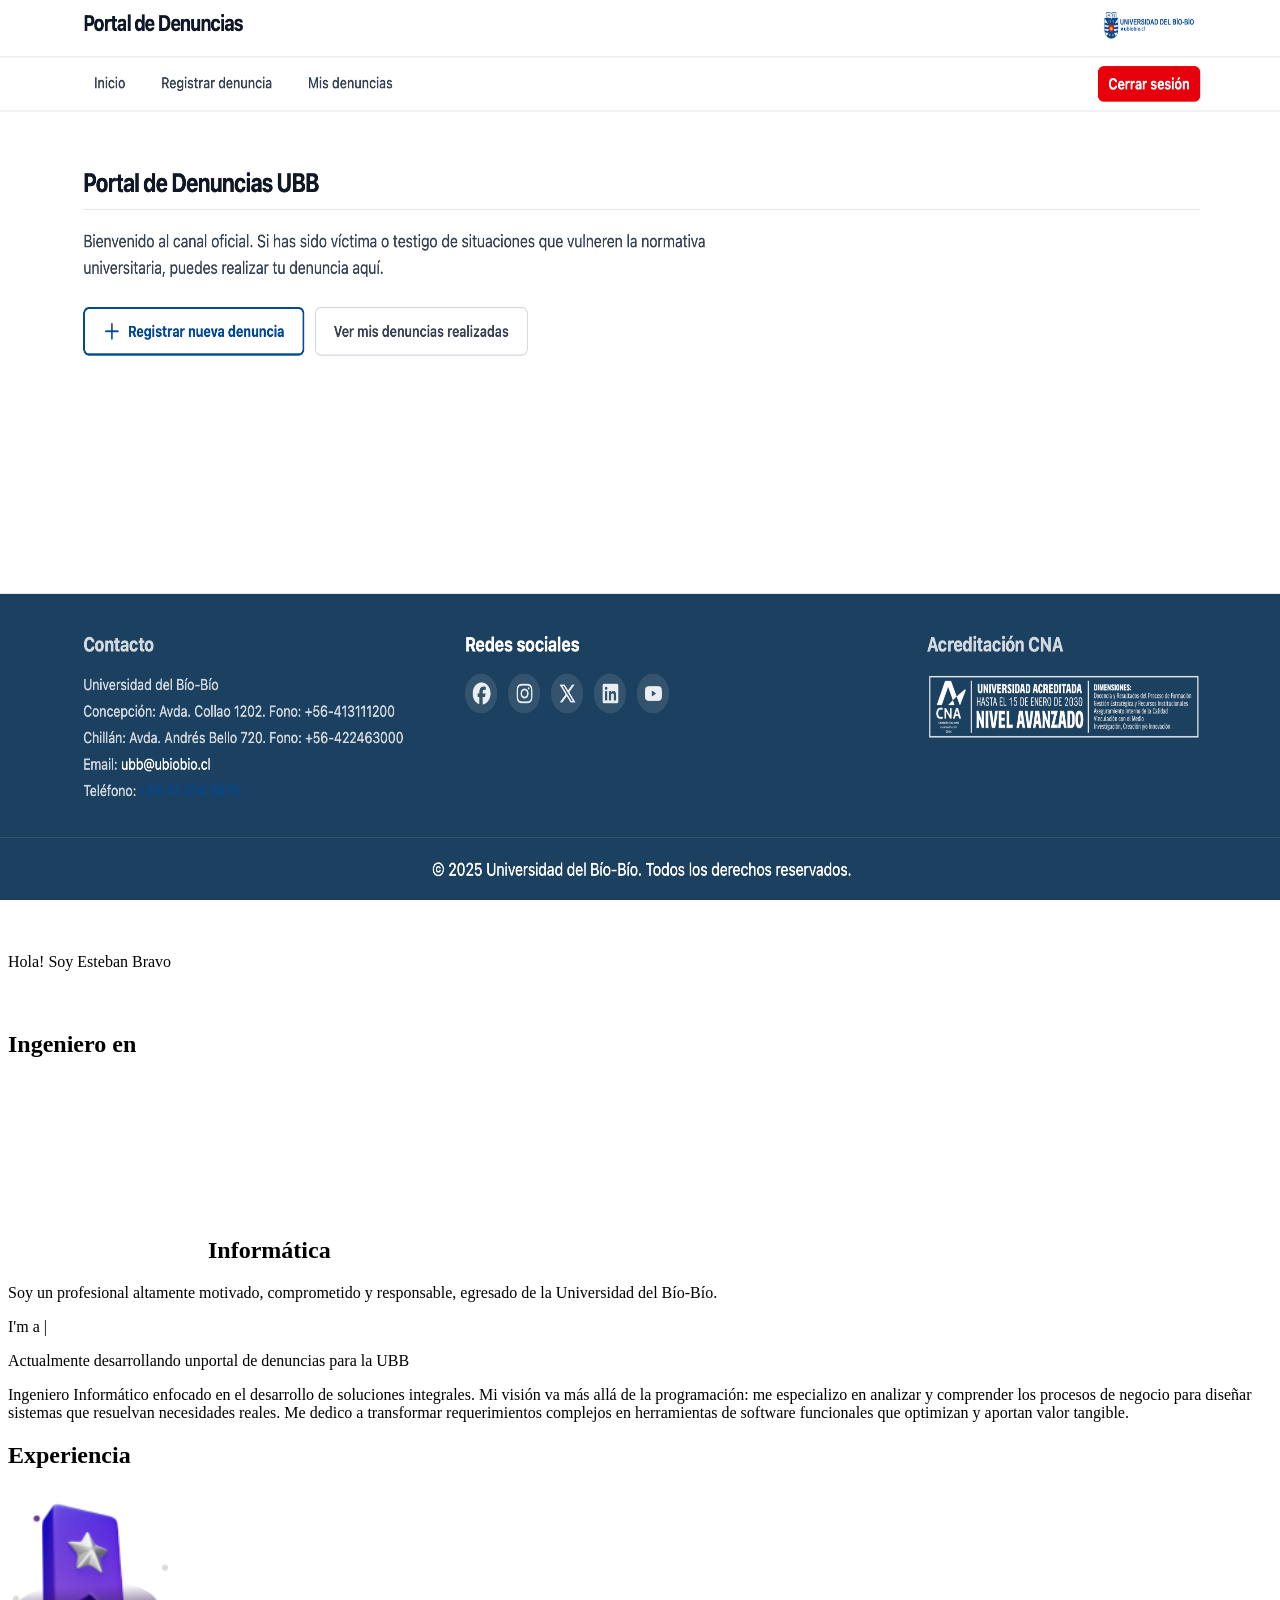
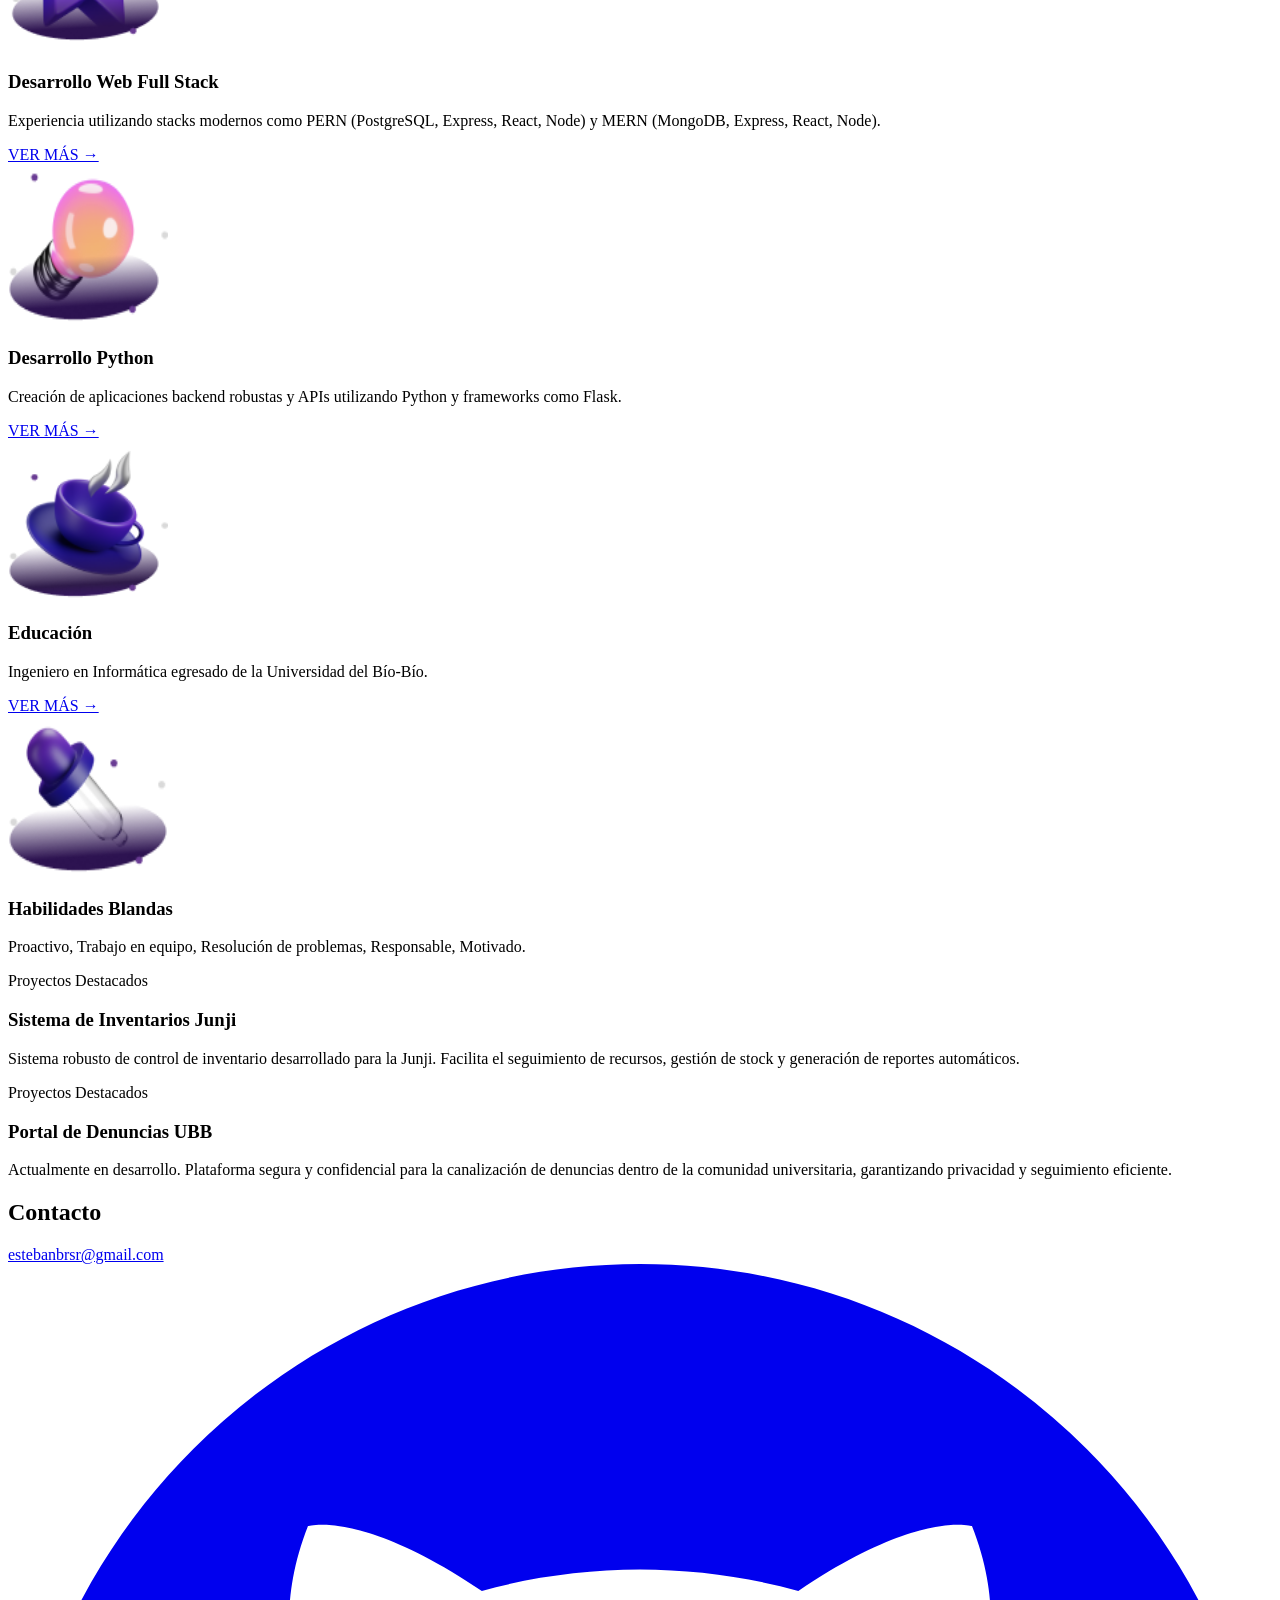
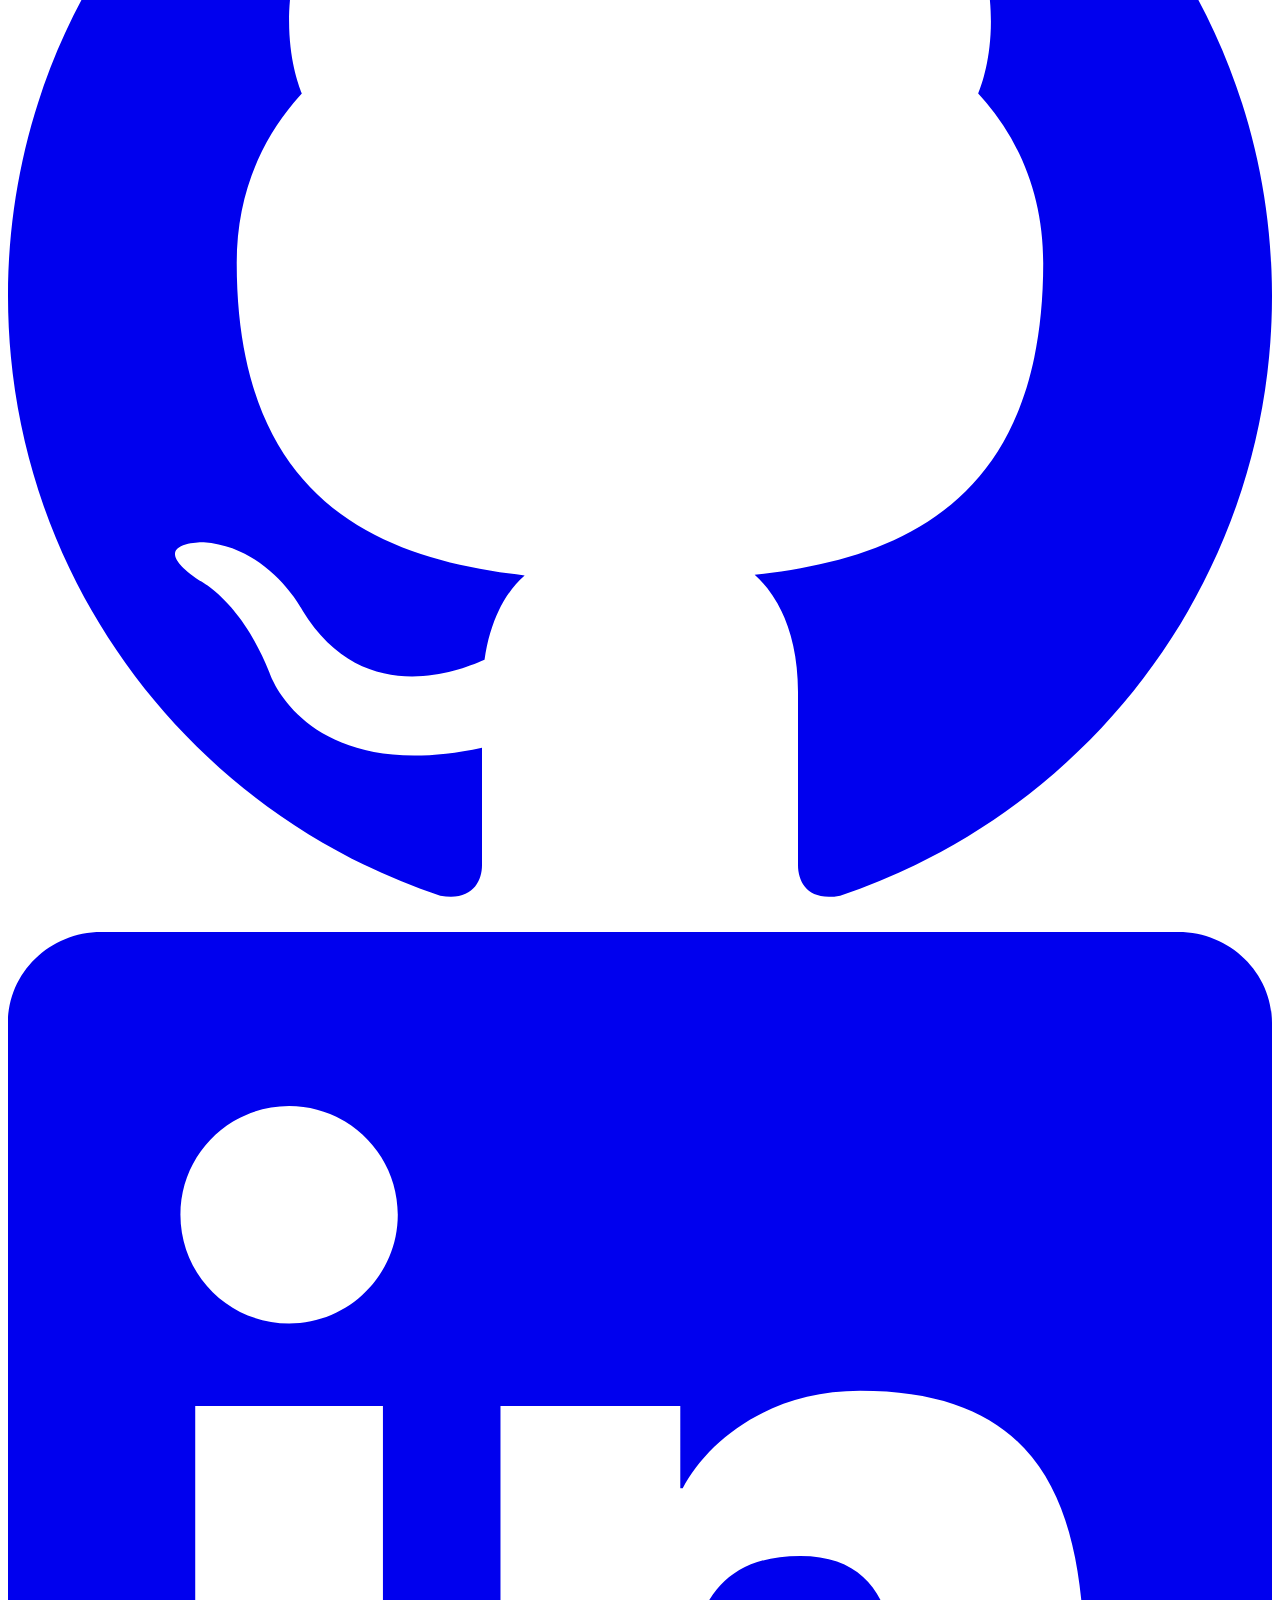
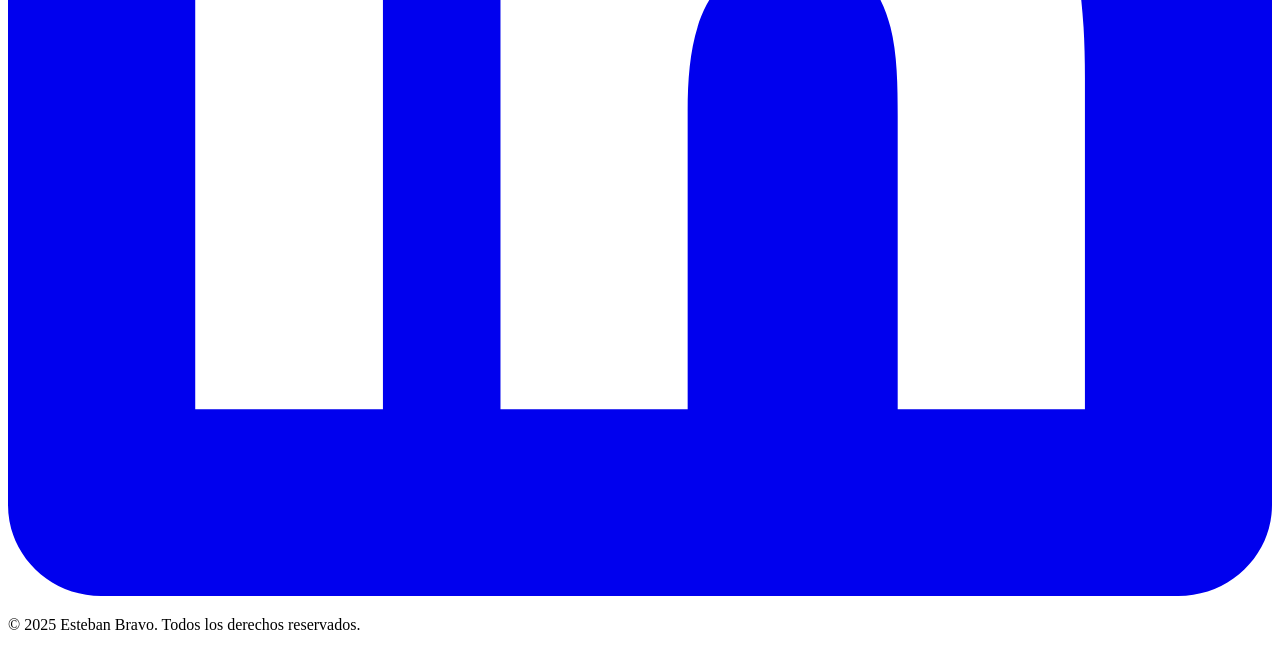
==== commit d9fc4906: "Updates" ====
--- a/index.html
+++ b/index.html
@@ -1 +1 @@
-<!DOCTYPE html><!--hUCBeqzJSGGwDPmGAHuHQ--><html lang="en"><head><meta charSet="utf-8"/><meta name="viewport" content="width=device-width, initial-scale=1, maximum-scale=5"/><link rel="preload" href="/_next/static/media/47fe1b7cd6e6ed85-s.p.855a563b.woff2" as="font" crossorigin="" type="font/woff2"/><link rel="preload" href="/_next/static/media/4b766aa38fdaaae3-s.p.6d98c708.woff2" as="font" crossorigin="" type="font/woff2"/><link rel="preload" href="/_next/static/media/829ba4228c966254-s.p.a61bc753.woff2" as="font" crossorigin="" type="font/woff2"/><link rel="preload" href="/_next/static/media/8e6fa89aa22d24ec-s.p.3aec397d.woff2" as="font" crossorigin="" type="font/woff2"/><link rel="preload" href="/_next/static/media/a218039a3287bcfd-s.p.4a23d71b.woff2" as="font" crossorigin="" type="font/woff2"/><link rel="preload" href="/_next/static/media/c875c6f5d3e977ac-s.p.80fc2c9e.woff2" as="font" crossorigin="" type="font/woff2"/><link rel="preload" href="/_next/static/media/e2334d715941921e-s.p.d82a9aff.woff2" as="font" crossorigin="" type="font/woff2"/><link rel="preload" as="image" href="/assets/me.png"/><link rel="preload" as="image" href="/assets/me-glow.png"/><link rel="stylesheet" href="/_next/static/chunks/df3e28b0c16b8dad.css" data-precedence="next"/><link rel="preload" as="script" fetchPriority="low" href="/_next/static/chunks/0487dcf119c456b7.js"/><script src="/_next/static/chunks/4a2e6ca9bc162ffe.js" async=""></script><script src="/_next/static/chunks/e241394cca6a88a3.js" async=""></script><script src="/_next/static/chunks/834800a6b130715c.js" async=""></script><script src="/_next/static/chunks/a9647f64cf15869b.js" async=""></script><script src="/_next/static/chunks/turbopack-0750979a65b21886.js" async=""></script><script src="/_next/static/chunks/ff1a16fafef87110.js" async=""></script><script src="/_next/static/chunks/247eb132b7f7b574.js" async=""></script><script src="/_next/static/chunks/5bab93f39577e409.js" async=""></script><script src="/_next/static/chunks/f0555612a5d2f75f.js" async=""></script><link rel="canonical" href="https://ibiimemon.com"/><meta name="next-size-adjust" content=""/><title>Ibrahim Memon - Software Engineer &amp; UI/UX Designer</title><meta name="description" content="A self-taught UI/UX designer and Software Engineer at WebHR. Creating meaningful and delightful digital products that balance user needs and business goals. 3+ years of industry experience."/><meta name="author" content="Ibrahim Memon"/><meta name="keywords" content="Ibrahim Memon,Software Engineer,UI/UX Designer,Frontend Developer,React Developer,Next.js Developer,Web Designer,WebHR Engineer,Portfolio"/><meta name="creator" content="Ibrahim Memon"/><meta name="publisher" content="Ibrahim Memon"/><meta name="robots" content="index, follow"/><meta name="googlebot" content="index, follow, max-video-preview:-1, max-image-preview:large, max-snippet:-1"/><meta property="og:title" content="Ibrahim Memon - Software Engineer &amp; UI/UX Designer"/><meta property="og:description" content="A self-taught UI/UX designer and Software Engineer at WebHR. Creating meaningful and delightful digital products."/><meta property="og:url" content="https://ibiimemon.com"/><meta property="og:site_name" content="Ibrahim Memon Portfolio"/><meta property="og:locale" content="en_US"/><meta property="og:type" content="website"/><meta name="twitter:card" content="summary_large_image"/><meta name="twitter:title" content="Ibrahim Memon - Software Engineer &amp; UI/UX Designer"/><meta name="twitter:description" content="A self-taught UI/UX designer and Software Engineer at WebHR."/><link rel="icon" href="/favicon.ico?favicon.e30d4670.ico" sizes="256x256" type="image/x-icon"/><script src="/_next/static/chunks/a6dad97d9634a72d.js" noModule=""></script></head><body class="poppins_85c0d870-module__Ibmuia__variable font-sans antialiased"><div hidden=""><!--$--><!--/$--></div><main class="min-h-screen bg-[#110720] text-white"><header class="fixed top-0 left-0 right-0 z-50 bg-[#110720]/80 backdrop-blur-sm border-b border-white/10"><nav class="px-6 py-4"><div class="container mx-auto max-w-6xl flex items-center justify-between h-full"><a class="text-2xl font-bold text-white hover:text-purple-400 transition-colors" href="/"><img alt="Logo" loading="lazy" width="100" height="100" decoding="async" data-nimg="1" style="color:transparent;width:auto;height:auto" src="/logo/logo.svg"/></a><ul class="flex items-center gap-8 list-none m-0 p-0"><li class="m-0 p-0"><a class="text-white hover:text-purple-400 transition-colors text-base font-normal" href="#home">Home</a></li><li class="m-0 p-0"><a class="text-white hover:text-purple-400 transition-colors text-base font-normal" href="#about">Acerca de mí</a></li><li class="m-0 p-0"><a class="text-white hover:text-purple-400 transition-colors text-base font-normal" href="#lab">Proyectos</a></li></ul></div></nav></header><section id="home" class="min-h-screen flex items-center justify-center pt-20 px-6"><div class="container mx-auto max-w-6xl"><div class="flex flex-col lg:flex-row items-center "><div class="flex justify-center lg:justify-end relative w-full lg:w-auto"><div class="relative top-10"><div class="lg:hidden  -top-150 z-10"><div class="relative inline-block "><img alt="Arrow pointer" loading="lazy" width="80" height="80" decoding="async" data-nimg="1" class="absolute top-5 rotate-z-280" style="color:transparent;width:auto;height:auto" src="/assets/arrow.png"/><div class="relative"><p class="text-white text-lg whitespace-nowrap">Hola! Soy<!-- --> <span class="text-purple-400">Esteban Bravo</span></p></div><div class="absolute -bottom-2 left-1/2 transform -translate-x-1/2 w-0 h-0 border-l-8 border-l-transparent border-r-8 border-r-transparent border-t-8 border-t-white/10"></div></div></div><img alt="Ibrahim Memon - Software Engineer and Designer" width="300" height="300" decoding="async" data-nimg="1" class=" max-w-md absolute" style="color:transparent;width:auto;height:auto" src="/assets/me.png"/><img alt="Ibrahim Memon - Software Engineer and Designer" width="300" height="300" decoding="async" data-nimg="1" class="max-w-md " style="color:transparent;width:auto;height:auto" src="/assets/me-glow.png"/></div></div><div class="flex-1 space-y-6 text-center lg:text-left"><div class="hidden lg:inline-block relative"><img alt="Arrow pointer" loading="lazy" width="100" height="100" decoding="async" data-nimg="1" class="absolute " style="color:transparent;left:-100px;top:-50px;width:auto;height:auto" src="/assets/arrow.png"/><div style="bottom:40px;position:relative"><p class="text-white text-lg">Hola! Soy<!-- --> <span class="text-purple-400">Esteban Bravo</span></p></div><div class="absolute -bottom-2 left-8 w-0 h-0 border-l-8 border-l-transparent border-r-8 border-r-transparent border-t-8 border-t-white/10"></div></div><div class=""><h1 class="text-5xl tracking-tight lg:text-7xl font-semibold text-white leading-tight">Ingeniero en<br/><span class="relative inline-block"><img alt="Circle" loading="lazy" width="200" height="200" decoding="async" data-nimg="1" class="absolute mt-2" style="color:transparent" src="/assets/circle.png"/><span class="bg-gradient-to-r from-violet-600 via-violet-400 to-violet-600 bg-clip-text text-transparent">Informática</span></span></h1><p class="text-xl text-white/80 mt-4 font-medium max-w-lg">Soy un profesional altamente motivado, comprometido y responsable, egresado de la Universidad del Bío-Bío.</p></div></div></div><div class="space-y-3 pt-15 text-center lg:text-left"><p class="text-5xl text-white font-bold">I&#x27;m a <span class="animate-pulse">|</span></p><p class="text-lg lg:text-xl text-white/90 tracking-wide flex flex-wrap items-center justify-center lg:justify-start gap-2"><span>Actualmente desarrollando un</span><span class="flex items-center gap-2"><span class="text-blue-400 font-semibold">portal de denuncias para la UBB</span></span></p><p class="text-lg text-white/80 max-w-2xl mt-15 mx-auto lg:mx-0">Ingeniero Informático enfocado en el desarrollo de soluciones integrales. Mi visión va más allá de la programación: me especializo en analizar y comprender los procesos de negocio para diseñar sistemas que resuelvan necesidades reales. Me dedico a transformar requerimientos complejos en herramientas de software funcionales que optimizan y aportan valor tangible.</p></div></div></section><section id="experience" class="py-20 px-6"><div class="container mx-auto max-w-6xl"><h2 class="text-4xl lg:text-5xl font-bold text-white mb-12 text-center">Experiencia</h2><div class="grid grid-cols-1 md:grid-cols-2 gap-6"><div class="bg-gradient-to-r from-slate-950 via-purple-950 to-slate-950  backdrop-blur-sm rounded-xl p-6 border-t-3 border-purple-700 hover:shadow-2xl hover:shadow-purple-900 flex items-center gap-4"><div class="mb-4 "><img alt="Desarrollo Web Full Stack" loading="lazy" width="160" height="160" decoding="async" data-nimg="1" class="object-contain" style="color:transparent" src="/cards/card-1.png"/></div><div><h3 class="text-xl font-semibold text-white mb-2">Desarrollo Web Full Stack</h3><p class="text-white/70 text-sm mb-4">Experiencia utilizando stacks modernos como PERN (PostgreSQL, Express, React, Node) y MERN (MongoDB, Express, React, Node).</p><a target="_blank" rel="noopener noreferrer" class="text-purple-400 hover:text-purple-300 font-medium text-sm transition-colors inline-block" href="https://developer.mozilla.org/es/docs/Learn">VER MÁS →</a></div></div><div class="bg-gradient-to-r from-slate-950 via-purple-950 to-slate-950  backdrop-blur-sm rounded-xl p-6 border-t-3 border-purple-700 hover:shadow-2xl hover:shadow-purple-900 flex items-center gap-4"><div class="mb-4 "><img alt="Desarrollo Python" loading="lazy" width="160" height="160" decoding="async" data-nimg="1" class="object-contain" style="color:transparent" src="/cards/card-2.png"/></div><div><h3 class="text-xl font-semibold text-white mb-2">Desarrollo Python</h3><p class="text-white/70 text-sm mb-4">Creación de aplicaciones backend robustas y APIs utilizando Python y frameworks como Flask.</p><a target="_blank" rel="noopener noreferrer" class="text-purple-400 hover:text-purple-300 font-medium text-sm transition-colors inline-block" href="https://www.python.org/">VER MÁS →</a></div></div><div class="bg-gradient-to-r from-slate-950 via-purple-950 to-slate-950  backdrop-blur-sm rounded-xl p-6 border-t-3 border-purple-700 hover:shadow-2xl hover:shadow-purple-900 flex items-center gap-4"><div class="mb-4 "><img alt="Educación" loading="lazy" width="160" height="160" decoding="async" data-nimg="1" class="object-contain" style="color:transparent" src="/cards/card-3.png"/></div><div><h3 class="text-xl font-semibold text-white mb-2">Educación</h3><p class="text-white/70 text-sm mb-4">Ingeniero en Informática egresado de la Universidad del Bío-Bío.</p><a target="_blank" rel="noopener noreferrer" class="text-purple-400 hover:text-purple-300 font-medium text-sm transition-colors inline-block" href="https://ubiobio.cl/admision/Todas_las_Carreras/21/Ingenieria_de_Ejecucion_en_Computacion_e_Informatica/">VER MÁS →</a></div></div><div class="bg-gradient-to-r from-slate-950 via-purple-950 to-slate-950  backdrop-blur-sm rounded-xl p-6 border-t-3 border-purple-700 hover:shadow-2xl hover:shadow-purple-900 flex items-center gap-4"><div class="mb-4 "><img alt="Habilidades Blandas" loading="lazy" width="160" height="160" decoding="async" data-nimg="1" class="object-contain" style="color:transparent" src="/cards/card-4.png"/></div><div><h3 class="text-xl font-semibold text-white mb-2">Habilidades Blandas</h3><p class="text-white/70 text-sm mb-4">Proactivo, Trabajo en equipo, Resolución de problemas, Responsable, Motivado.</p></div></div></div></div></section><section id="lab" class="py-20 px-6"><div class="container mx-auto max-w-7xl"><div class="mb-20 last:mb-0"><div class="relative grid grid-cols-1 lg:grid-cols-2 gap-8 lg:gap-12 items-center "><div class=""><p class="text-purple-400 text-lg lg:text-xl mb-2 font-medium">Proyectos Destacados</p><h3 class="text-3xl lg:text-4xl font-bold text-white mb-6">Sistema de Inventarios Junji</h3><div class="relative z-10 mb-6"><div class="bg-gradient-to-br from-white/5 to-white/10 backdrop-blur-md rounded-2xl p-6 lg:p-8 border border-white/10 shadow-lg lg:w-[calc(100%+20%)]"><p class="text-white/90 text-base lg:text-lg leading-relaxed">Sistema robusto de control de inventario desarrollado para la Junji. Facilita el seguimiento de recursos, gestión de stock y generación de reportes automáticos.</p></div></div></div><div class=""><div class="relative w-full aspect-[4/3] rounded-2xl overflow-hidden bg-slate-950 p-2 lg:p-3 shadow-2xl"><div class="relative w-full h-full rounded-lg overflow-hidden"><img alt="Sistema de Inventarios Junji" loading="lazy" decoding="async" data-nimg="fill" class="object-cover" style="position:absolute;height:100%;width:100%;left:0;top:0;right:0;bottom:0;color:transparent" src="/assets/si-Junji.png"/></div></div></div></div></div><div class="mb-20 last:mb-0"><div class="relative grid grid-cols-1 lg:grid-cols-2 gap-8 lg:gap-12 items-center lg:grid-flow-dense"><div class="lg:col-start-2"><p class="text-purple-400 text-lg lg:text-xl mb-2 font-medium">Proyectos Destacados</p><h3 class="text-3xl lg:text-4xl font-bold text-white mb-6">Portal de Denuncias UBB</h3><div class="relative z-10 mb-6"><div class="bg-gradient-to-br from-white/5 to-white/10 backdrop-blur-md rounded-2xl p-6 lg:p-8 border border-white/10 shadow-lg lg:ml-[-20%]"><p class="text-white/90 text-base lg:text-lg leading-relaxed">Actualmente en desarrollo. Plataforma segura y confidencial para la canalización de denuncias dentro de la comunidad universitaria, garantizando privacidad y seguimiento eficiente.</p></div></div></div><div class="lg:col-start-1 lg:row-start-1"><div class="relative w-full aspect-[4/3] rounded-2xl overflow-hidden bg-slate-950 p-2 lg:p-3 shadow-2xl"><div class="relative w-full h-full rounded-lg overflow-hidden"><img alt="Portal de Denuncias UBB" loading="lazy" decoding="async" data-nimg="fill" class="object-cover" style="position:absolute;height:100%;width:100%;left:0;top:0;right:0;bottom:0;color:transparent" src="/assets/Portal-denuncias.png"/></div></div></div></div></div></div></section><footer id="contact" class="py-10  px-6 border-t border-white/10"><div class="container mx-auto max-w-6xl"><div class="text-center mb-12"><h2 class="text-4xl lg:text-5xl font-bold text-white mb-6">Contacto</h2><a href="mailto:estebanbrsr@gmail.com" class="text-md text-purple-400 hover:text-purple-300 transition-colors">estebanbrsr@gmail.com</a></div><div class="flex justify-center gap-6 mt-12"><a target="_blank" rel="noopener noreferrer" class="w-10 h-10 flex items-center justify-center rounded-full bg-white/10 hover:bg-white/20 border border-purple-500/30 hover:border-purple-500/50 transition-all" aria-label="GitHub" href="https://github.com/EstebanBra"><svg class="w-5 h-5 text-white" fill="currentColor" viewBox="0 0 24 24"><path d="M12 0c-6.626 0-12 5.373-12 12 0 5.302 3.438 9.8 8.207 11.387.599.111.793-.261.793-.577v-2.234c-3.338.726-4.033-1.416-4.033-1.416-.546-1.387-1.333-1.756-1.333-1.756-1.089-.745.083-.729.083-.729 1.205.084 1.839 1.237 1.839 1.237 1.07 1.834 2.807 1.304 3.492.997.107-.775.418-1.305.762-1.604-2.665-.305-5.467-1.334-5.467-5.931 0-1.311.469-2.381 1.236-3.221-.124-.303-.535-1.524.117-3.176 0 0 1.008-.322 3.301 1.23.957-.266 1.983-.399 3.003-.404 1.02.005 2.047.138 3.006.404 2.291-1.552 3.297-1.23 3.297-1.23.653 1.653.242 2.874.118 3.176.77.84 1.235 1.911 1.235 3.221 0 4.609-2.807 5.624-5.479 5.921.43.372.823 1.102.823 2.222v3.293c0 .319.192.694.801.576 4.765-1.589 8.199-6.086 8.199-11.386 0-6.627-5.373-12-12-12z"></path></svg></a><a target="_blank" rel="noopener noreferrer" class="w-10 h-10 flex items-center justify-center rounded-full bg-white/10 hover:bg-white/20 border border-purple-500/30 hover:border-purple-500/50 transition-all" aria-label="LinkedIn" href="https://www.linkedin.com/in/esteban-bravo-suárez-834557275"><svg class="w-5 h-5 text-white" fill="currentColor" viewBox="0 0 24 24"><path d="M20.447 20.452h-3.554v-5.569c0-1.328-.027-3.037-1.852-3.037-1.853 0-2.136 1.445-2.136 2.939v5.667H9.351V9h3.414v1.561h.046c.477-.9 1.637-1.85 3.37-1.85 3.601 0 4.267 2.37 4.267 5.455v6.286zM5.337 7.433c-1.144 0-2.063-.926-2.063-2.065 0-1.138.92-2.063 2.063-2.063 1.14 0 2.064.925 2.064 2.063 0 1.139-.925 2.065-2.064 2.065zm1.782 13.019H3.555V9h3.564v11.452zM22.225 0H1.771C.792 0 0 .774 0 1.729v20.542C0 23.227.792 24 1.771 24h20.451C23.2 24 24 23.227 24 22.271V1.729C24 .774 23.2 0 22.222 0h.003z"></path></svg></a></div><div class="text-center mt-12 pt-8 border-t border-white/10"><p class="text-white/60 text-sm">© <!-- -->2025<!-- --> Esteban Bravo. Todos los derechos reservados.</p></div></div></footer></main><!--$--><!--/$--><!--$!--><template data-dgst="BAILOUT_TO_CLIENT_SIDE_RENDERING"></template><!--/$--><script src="/_next/static/chunks/0487dcf119c456b7.js" id="_R_" async=""></script><script>(self.__next_f=self.__next_f||[]).push([0])</script><script>self.__next_f.push([1,"1:\"$Sreact.fragment\"\n2:I[39756,[\"/_next/static/chunks/ff1a16fafef87110.js\",\"/_next/static/chunks/247eb132b7f7b574.js\"],\"default\"]\n3:I[37457,[\"/_next/static/chunks/ff1a16fafef87110.js\",\"/_next/static/chunks/247eb132b7f7b574.js\"],\"default\"]\n4:I[2355,[\"/_next/static/chunks/5bab93f39577e409.js\"],\"Analytics\"]\n5:I[22016,[\"/_next/static/chunks/5bab93f39577e409.js\",\"/_next/static/chunks/ff1a16fafef87110.js\",\"/_next/static/chunks/f0555612a5d2f75f.js\"],\"\"]\n6:I[5500,[\"/_next/static/chunks/5bab93f39577e409.js\",\"/_next/static/chunks/ff1a16fafef87110.js\",\"/_next/static/chunks/f0555612a5d2f75f.js\"],\"Image\"]\n7:I[19827,[\"/_next/static/chunks/5bab93f39577e409.js\",\"/_next/static/chunks/ff1a16fafef87110.js\",\"/_next/static/chunks/f0555612a5d2f75f.js\"],\"default\"]\n11:I[68027,[],\"default\"]\n:HL[\"/_next/static/chunks/df3e28b0c16b8dad.css\",\"style\"]\n:HL[\"/_next/static/media/47fe1b7cd6e6ed85-s.p.855a563b.woff2\",\"font\",{\"crossOrigin\":\"\",\"type\":\"font/woff2\"}]\n:HL[\"/_next/static/media/4b766aa38fdaaae3-s.p.6d98c708.woff2\",\"font\",{\"crossOrigin\":\"\",\"type\":\"font/woff2\"}]\n:HL[\"/_next/static/media/829ba4228c966254-s.p.a61bc753.woff2\",\"font\",{\"crossOrigin\":\"\",\"type\":\"font/woff2\"}]\n:HL[\"/_next/static/media/8e6fa89aa22d24ec-s.p.3aec397d.woff2\",\"font\",{\"crossOrigin\":\"\",\"type\":\"font/woff2\"}]\n:HL[\"/_next/static/media/a218039a3287bcfd-s.p.4a23d71b.woff2\",\"font\",{\"crossOrigin\":\"\",\"type\":\"font/woff2\"}]\n:HL[\"/_next/static/media/c875c6f5d3e977ac-s.p.80fc2c9e.woff2\",\"font\",{\"crossOrigin\":\"\",\"type\":\"font/woff2\"}]\n:HL[\"/_next/static/media/e2334d715941921e-s.p.d82a9aff.woff2\",\"font\",{\"crossOrigin\":\"\",\"type\":\"font/woff2\"}]\n"])</script><script>self.__next_f.push([1,"0:{\"P\":null,\"b\":\"hUCBeqzJSGGwDPmGAHuHQ\",\"c\":[\"\",\"\"],\"q\":\"\",\"i\":false,\"f\":[[[\"\",{\"children\":[\"__PAGE__\",{}]},\"$undefined\",\"$undefined\",true],[[\"$\",\"$1\",\"c\",{\"children\":[[[\"$\",\"link\",\"0\",{\"rel\":\"stylesheet\",\"href\":\"/_next/static/chunks/df3e28b0c16b8dad.css\",\"precedence\":\"next\",\"crossOrigin\":\"$undefined\",\"nonce\":\"$undefined\"}],[\"$\",\"script\",\"script-0\",{\"src\":\"/_next/static/chunks/5bab93f39577e409.js\",\"async\":true,\"nonce\":\"$undefined\"}]],[\"$\",\"html\",null,{\"lang\":\"en\",\"children\":[[\"$\",\"head\",null,{\"children\":[\"$\",\"link\",null,{\"rel\":\"canonical\",\"href\":\"https://ibiimemon.com\"}]}],[\"$\",\"body\",null,{\"className\":\"poppins_85c0d870-module__Ibmuia__variable font-sans antialiased\",\"children\":[[\"$\",\"$L2\",null,{\"parallelRouterKey\":\"children\",\"error\":\"$undefined\",\"errorStyles\":\"$undefined\",\"errorScripts\":\"$undefined\",\"template\":[\"$\",\"$L3\",null,{}],\"templateStyles\":\"$undefined\",\"templateScripts\":\"$undefined\",\"notFound\":[[[\"$\",\"title\",null,{\"children\":\"404: This page could not be found.\"}],[\"$\",\"div\",null,{\"style\":{\"fontFamily\":\"system-ui,\\\"Segoe UI\\\",Roboto,Helvetica,Arial,sans-serif,\\\"Apple Color Emoji\\\",\\\"Segoe UI Emoji\\\"\",\"height\":\"100vh\",\"textAlign\":\"center\",\"display\":\"flex\",\"flexDirection\":\"column\",\"alignItems\":\"center\",\"justifyContent\":\"center\"},\"children\":[\"$\",\"div\",null,{\"children\":[[\"$\",\"style\",null,{\"dangerouslySetInnerHTML\":{\"__html\":\"body{color:#000;background:#fff;margin:0}.next-error-h1{border-right:1px solid rgba(0,0,0,.3)}@media (prefers-color-scheme:dark){body{color:#fff;background:#000}.next-error-h1{border-right:1px solid rgba(255,255,255,.3)}}\"}}],[\"$\",\"h1\",null,{\"className\":\"next-error-h1\",\"style\":{\"display\":\"inline-block\",\"margin\":\"0 20px 0 0\",\"padding\":\"0 23px 0 0\",\"fontSize\":24,\"fontWeight\":500,\"verticalAlign\":\"top\",\"lineHeight\":\"49px\"},\"children\":404}],[\"$\",\"div\",null,{\"style\":{\"display\":\"inline-block\"},\"children\":[\"$\",\"h2\",null,{\"style\":{\"fontSize\":14,\"fontWeight\":400,\"lineHeight\":\"49px\",\"margin\":0},\"children\":\"This page could not be found.\"}]}]]}]}]],[]],\"forbidden\":\"$undefined\",\"unauthorized\":\"$undefined\"}],[\"$\",\"$L4\",null,{}]]}]]}]]}],{\"children\":[[\"$\",\"$1\",\"c\",{\"children\":[[\"$\",\"main\",null,{\"className\":\"min-h-screen bg-[#110720] text-white\",\"children\":[[\"$\",\"header\",null,{\"className\":\"fixed top-0 left-0 right-0 z-50 bg-[#110720]/80 backdrop-blur-sm border-b border-white/10\",\"children\":[\"$\",\"nav\",null,{\"className\":\"px-6 py-4\",\"children\":[\"$\",\"div\",null,{\"className\":\"container mx-auto max-w-6xl flex items-center justify-between h-full\",\"children\":[[\"$\",\"$L5\",null,{\"href\":\"/\",\"className\":\"text-2xl font-bold text-white hover:text-purple-400 transition-colors\",\"children\":[\"$\",\"$L6\",null,{\"src\":\"/logo/logo.svg\",\"alt\":\"Logo\",\"width\":100,\"height\":100,\"style\":{\"width\":\"auto\",\"height\":\"auto\"}}]}],[\"$\",\"ul\",null,{\"className\":\"flex items-center gap-8 list-none m-0 p-0\",\"children\":[[\"$\",\"li\",null,{\"className\":\"m-0 p-0\",\"children\":[\"$\",\"$L5\",null,{\"href\":\"#home\",\"className\":\"text-white hover:text-purple-400 transition-colors text-base font-normal\",\"children\":\"Home\"}]}],[\"$\",\"li\",null,{\"className\":\"m-0 p-0\",\"children\":[\"$\",\"$L5\",null,{\"href\":\"#about\",\"className\":\"text-white hover:text-purple-400 transition-colors text-base font-normal\",\"children\":\"Acerca de mí\"}]}],[\"$\",\"li\",null,{\"className\":\"m-0 p-0\",\"children\":[\"$\",\"$L5\",null,{\"href\":\"#lab\",\"className\":\"text-white hover:text-purple-400 transition-colors text-base font-normal\",\"children\":\"Proyectos\"}]}]]}]]}]}]}],[\"$\",\"$L7\",null,{}],[\"$\",\"section\",null,{\"id\":\"experience\",\"className\":\"py-20 px-6\",\"children\":[\"$\",\"div\",null,{\"className\":\"container mx-auto max-w-6xl\",\"children\":[[\"$\",\"h2\",null,{\"className\":\"text-4xl lg:text-5xl font-bold text-white mb-12 text-center\",\"children\":\"Experiencia\"}],[\"$\",\"div\",null,{\"className\":\"grid grid-cols-1 md:grid-cols-2 gap-6\",\"children\":[[\"$\",\"div\",\"1\",{\"className\":\"bg-gradient-to-r from-slate-950 via-purple-950 to-slate-950  backdrop-blur-sm rounded-xl p-6 border-t-3 border-purple-700 hover:shadow-2xl hover:shadow-purple-900 flex items-center gap-4\",\"children\":[[\"$\",\"div\",null,{\"className\":\"mb-4 \",\"children\":[\"$\",\"$L6\",null,{\"src\":\"/cards/card-1.png\",\"alt\":\"Desarrollo Web Full Stack\",\"width\":160,\"height\":160,\"className\":\"object-contain\"}]}],[\"$\",\"div\",null,{\"children\":[[\"$\",\"h3\",null,{\"className\":\"text-xl font-semibold text-white mb-2\",\"children\":\"Desarrollo Web Full Stack\"}],[\"$\",\"p\",null,{\"className\":\"text-white/70 text-sm mb-4\",\"children\":\"Experiencia utilizando stacks modernos como PERN (PostgreSQL, Express, React, Node) y MERN (MongoDB, Express, React, Node).\"}],[\"$\",\"$L5\",null,{\"href\":\"https://developer.mozilla.org/es/docs/Learn\",\"target\":\"_blank\",\"rel\":\"noopener noreferrer\",\"className\":\"text-purple-400 hover:text-purple-300 font-medium text-sm transition-colors inline-block\",\"children\":\"VER MÁS →\"}]]}]]}],\"$L8\",\"$L9\",\"$La\"]}]]}]}],\"$Lb\",\"$Lc\"]}],[\"$Ld\",\"$Le\"],\"$Lf\"]}],{},null,false,false]},null,false,false],\"$L10\",false]],\"m\":\"$undefined\",\"G\":[\"$11\",[]],\"S\":true}\n"])</script><script>self.__next_f.push([1,"12:I[97367,[\"/_next/static/chunks/ff1a16fafef87110.js\",\"/_next/static/chunks/247eb132b7f7b574.js\"],\"OutletBoundary\"]\n13:\"$Sreact.suspense\"\n15:I[97367,[\"/_next/static/chunks/ff1a16fafef87110.js\",\"/_next/static/chunks/247eb132b7f7b574.js\"],\"ViewportBoundary\"]\n17:I[97367,[\"/_next/static/chunks/ff1a16fafef87110.js\",\"/_next/static/chunks/247eb132b7f7b574.js\"],\"MetadataBoundary\"]\n8:[\"$\",\"div\",\"2\",{\"className\":\"bg-gradient-to-r from-slate-950 via-purple-950 to-slate-950  backdrop-blur-sm rounded-xl p-6 border-t-3 border-purple-700 hover:shadow-2xl hover:shadow-purple-900 flex items-center gap-4\",\"children\":[[\"$\",\"div\",null,{\"className\":\"mb-4 \",\"children\":[\"$\",\"$L6\",null,{\"src\":\"/cards/card-2.png\",\"alt\":\"Desarrollo Python\",\"width\":160,\"height\":160,\"className\":\"object-contain\"}]}],[\"$\",\"div\",null,{\"children\":[[\"$\",\"h3\",null,{\"className\":\"text-xl font-semibold text-white mb-2\",\"children\":\"Desarrollo Python\"}],[\"$\",\"p\",null,{\"className\":\"text-white/70 text-sm mb-4\",\"children\":\"Creación de aplicaciones backend robustas y APIs utilizando Python y frameworks como Flask.\"}],[\"$\",\"$L5\",null,{\"href\":\"https://www.python.org/\",\"target\":\"_blank\",\"rel\":\"noopener noreferrer\",\"className\":\"text-purple-400 hover:text-purple-300 font-medium text-sm transition-colors inline-block\",\"children\":\"VER MÁS →\"}]]}]]}]\n9:[\"$\",\"div\",\"3\",{\"className\":\"bg-gradient-to-r from-slate-950 via-purple-950 to-slate-950  backdrop-blur-sm rounded-xl p-6 border-t-3 border-purple-700 hover:shadow-2xl hover:shadow-purple-900 flex items-center gap-4\",\"children\":[[\"$\",\"div\",null,{\"className\":\"mb-4 \",\"children\":[\"$\",\"$L6\",null,{\"src\":\"/cards/card-3.png\",\"alt\":\"Educación\",\"width\":160,\"height\":160,\"className\":\"object-contain\"}]}],[\"$\",\"div\",null,{\"children\":[[\"$\",\"h3\",null,{\"className\":\"text-xl font-semibold text-white mb-2\",\"children\":\"Educación\"}],[\"$\",\"p\",null,{\"className\":\"text-white/70 text-sm mb-4\",\"children\":\"Ingeniero en Informática egresado de la Universidad del Bío-Bío.\"}],[\"$\",\"$L5\",null,{\"href\":\"https://ubiobio.cl/admision/Todas_las_Carreras/21/Ingenieria_de_Ejecucion_en_Computacion_e_Informatica/\",\"target\":\"_blank\",\"rel\":\"noopener noreferrer\",\"className\":\"text-purple-400 hover:text-purple-300 font-medium text-sm transition-colors inline-block\",\"children\":\"VER MÁS →\"}]]}]]}]\na:[\"$\",\"div\",\"4\",{\"className\":\"bg-gradient-to-r from-slate-950 via-purple-950 to-slate-950  backdrop-blur-sm rounded-xl p-6 border-t-3 border-purple-700 hover:shadow-2xl hover:shadow-purple-900 flex items-center gap-4\",\"children\":[[\"$\",\"div\",null,{\"className\":\"mb-4 \",\"children\":[\"$\",\"$L6\",null,{\"src\":\"/cards/card-4.png\",\"alt\":\"Habilidades Blandas\",\"width\":160,\"height\":160,\"className\":\"object-contain\"}]}],[\"$\",\"div\",null,{\"children\":[[\"$\",\"h3\",null,{\"className\":\"text-xl font-semibold text-white mb-2\",\"children\":\"Habilidades Blandas\"}],[\"$\",\"p\",null,{\"className\":\"text-white/70 text-sm mb-4\",\"children\":\"Proactivo, Trabajo en equipo, Resolución de problemas, Responsable, Motivado.\"}],\"$undefined\"]}]]}]\n"])</script><script>self.__next_f.push([1,"b:[\"$\",\"section\",null,{\"id\":\"lab\",\"className\":\"py-20 px-6\",\"children\":[\"$\",\"div\",null,{\"className\":\"container mx-auto max-w-7xl\",\"children\":[[\"$\",\"div\",\"1\",{\"className\":\"mb-20 last:mb-0\",\"children\":[\"$\",\"div\",null,{\"className\":\"relative grid grid-cols-1 lg:grid-cols-2 gap-8 lg:gap-12 items-center \",\"children\":[[\"$\",\"div\",null,{\"className\":\"\",\"children\":[[\"$\",\"p\",null,{\"className\":\"text-purple-400 text-lg lg:text-xl mb-2 font-medium\",\"children\":\"Proyectos Destacados\"}],[\"$\",\"h3\",null,{\"className\":\"text-3xl lg:text-4xl font-bold text-white mb-6\",\"children\":\"Sistema de Inventarios Junji\"}],[\"$\",\"div\",null,{\"className\":\"relative z-10 mb-6\",\"children\":[\"$\",\"div\",null,{\"className\":\"bg-gradient-to-br from-white/5 to-white/10 backdrop-blur-md rounded-2xl p-6 lg:p-8 border border-white/10 shadow-lg lg:w-[calc(100%+20%)]\",\"children\":[\"$\",\"p\",null,{\"className\":\"text-white/90 text-base lg:text-lg leading-relaxed\",\"children\":\"Sistema robusto de control de inventario desarrollado para la Junji. Facilita el seguimiento de recursos, gestión de stock y generación de reportes automáticos.\"}]}]}]]}],[\"$\",\"div\",null,{\"className\":\"\",\"children\":[\"$\",\"div\",null,{\"className\":\"relative w-full aspect-[4/3] rounded-2xl overflow-hidden bg-slate-950 p-2 lg:p-3 shadow-2xl\",\"children\":[\"$\",\"div\",null,{\"className\":\"relative w-full h-full rounded-lg overflow-hidden\",\"children\":[\"$\",\"$L6\",null,{\"src\":\"/assets/si-Junji.png\",\"alt\":\"Sistema de Inventarios Junji\",\"fill\":true,\"sizes\":\"(max-width: 1024px) 100vw, 50vw\",\"className\":\"object-cover\"}]}]}]}]]}]}],[\"$\",\"div\",\"2\",{\"className\":\"mb-20 last:mb-0\",\"children\":[\"$\",\"div\",null,{\"className\":\"relative grid grid-cols-1 lg:grid-cols-2 gap-8 lg:gap-12 items-center lg:grid-flow-dense\",\"children\":[[\"$\",\"div\",null,{\"className\":\"lg:col-start-2\",\"children\":[[\"$\",\"p\",null,{\"className\":\"text-purple-400 text-lg lg:text-xl mb-2 font-medium\",\"children\":\"Proyectos Destacados\"}],[\"$\",\"h3\",null,{\"className\":\"text-3xl lg:text-4xl font-bold text-white mb-6\",\"children\":\"Portal de Denuncias UBB\"}],[\"$\",\"div\",null,{\"className\":\"relative z-10 mb-6\",\"children\":[\"$\",\"div\",null,{\"className\":\"bg-gradient-to-br from-white/5 to-white/10 backdrop-blur-md rounded-2xl p-6 lg:p-8 border border-white/10 shadow-lg lg:ml-[-20%]\",\"children\":[\"$\",\"p\",null,{\"className\":\"text-white/90 text-base lg:text-lg leading-relaxed\",\"children\":\"Actualmente en desarrollo. Plataforma segura y confidencial para la canalización de denuncias dentro de la comunidad universitaria, garantizando privacidad y seguimiento eficiente.\"}]}]}]]}],[\"$\",\"div\",null,{\"className\":\"lg:col-start-1 lg:row-start-1\",\"children\":[\"$\",\"div\",null,{\"className\":\"relative w-full aspect-[4/3] rounded-2xl overflow-hidden bg-slate-950 p-2 lg:p-3 shadow-2xl\",\"children\":[\"$\",\"div\",null,{\"className\":\"relative w-full h-full rounded-lg overflow-hidden\",\"children\":[\"$\",\"$L6\",null,{\"src\":\"/assets/Portal-denuncias.png\",\"alt\":\"Portal de Denuncias UBB\",\"fill\":true,\"sizes\":\"(max-width: 1024px) 100vw, 50vw\",\"className\":\"object-cover\"}]}]}]}]]}]}]]}]}]\n"])</script><script>self.__next_f.push([1,"c:[\"$\",\"footer\",null,{\"id\":\"contact\",\"className\":\"py-10  px-6 border-t border-white/10\",\"children\":[\"$\",\"div\",null,{\"className\":\"container mx-auto max-w-6xl\",\"children\":[[\"$\",\"div\",null,{\"className\":\"text-center mb-12\",\"children\":[[\"$\",\"h2\",null,{\"className\":\"text-4xl lg:text-5xl font-bold text-white mb-6\",\"children\":\"Contacto\"}],[\"$\",\"a\",null,{\"href\":\"mailto:estebanbrsr@gmail.com\",\"className\":\"text-md text-purple-400 hover:text-purple-300 transition-colors\",\"children\":\"estebanbrsr@gmail.com\"}]]}],[\"$\",\"div\",null,{\"className\":\"flex justify-center gap-6 mt-12\",\"children\":[[\"$\",\"$L5\",null,{\"href\":\"https://github.com/EstebanBra\",\"target\":\"_blank\",\"rel\":\"noopener noreferrer\",\"className\":\"w-10 h-10 flex items-center justify-center rounded-full bg-white/10 hover:bg-white/20 border border-purple-500/30 hover:border-purple-500/50 transition-all\",\"aria-label\":\"GitHub\",\"children\":[\"$\",\"svg\",null,{\"className\":\"w-5 h-5 text-white\",\"fill\":\"currentColor\",\"viewBox\":\"0 0 24 24\",\"children\":[\"$\",\"path\",null,{\"d\":\"M12 0c-6.626 0-12 5.373-12 12 0 5.302 3.438 9.8 8.207 11.387.599.111.793-.261.793-.577v-2.234c-3.338.726-4.033-1.416-4.033-1.416-.546-1.387-1.333-1.756-1.333-1.756-1.089-.745.083-.729.083-.729 1.205.084 1.839 1.237 1.839 1.237 1.07 1.834 2.807 1.304 3.492.997.107-.775.418-1.305.762-1.604-2.665-.305-5.467-1.334-5.467-5.931 0-1.311.469-2.381 1.236-3.221-.124-.303-.535-1.524.117-3.176 0 0 1.008-.322 3.301 1.23.957-.266 1.983-.399 3.003-.404 1.02.005 2.047.138 3.006.404 2.291-1.552 3.297-1.23 3.297-1.23.653 1.653.242 2.874.118 3.176.77.84 1.235 1.911 1.235 3.221 0 4.609-2.807 5.624-5.479 5.921.43.372.823 1.102.823 2.222v3.293c0 .319.192.694.801.576 4.765-1.589 8.199-6.086 8.199-11.386 0-6.627-5.373-12-12-12z\"}]}]}],[\"$\",\"$L5\",null,{\"href\":\"https://www.linkedin.com/in/esteban-bravo-suárez-834557275\",\"target\":\"_blank\",\"rel\":\"noopener noreferrer\",\"className\":\"w-10 h-10 flex items-center justify-center rounded-full bg-white/10 hover:bg-white/20 border border-purple-500/30 hover:border-purple-500/50 transition-all\",\"aria-label\":\"LinkedIn\",\"children\":[\"$\",\"svg\",null,{\"className\":\"w-5 h-5 text-white\",\"fill\":\"currentColor\",\"viewBox\":\"0 0 24 24\",\"children\":[\"$\",\"path\",null,{\"d\":\"M20.447 20.452h-3.554v-5.569c0-1.328-.027-3.037-1.852-3.037-1.853 0-2.136 1.445-2.136 2.939v5.667H9.351V9h3.414v1.561h.046c.477-.9 1.637-1.85 3.37-1.85 3.601 0 4.267 2.37 4.267 5.455v6.286zM5.337 7.433c-1.144 0-2.063-.926-2.063-2.065 0-1.138.92-2.063 2.063-2.063 1.14 0 2.064.925 2.064 2.063 0 1.139-.925 2.065-2.064 2.065zm1.782 13.019H3.555V9h3.564v11.452zM22.225 0H1.771C.792 0 0 .774 0 1.729v20.542C0 23.227.792 24 1.771 24h20.451C23.2 24 24 23.227 24 22.271V1.729C24 .774 23.2 0 22.222 0h.003z\"}]}]}]]}],[\"$\",\"div\",null,{\"className\":\"text-center mt-12 pt-8 border-t border-white/10\",\"children\":[\"$\",\"p\",null,{\"className\":\"text-white/60 text-sm\",\"children\":[\"© \",2025,\" Esteban Bravo. Todos los derechos reservados.\"]}]}]]}]}]\n"])</script><script>self.__next_f.push([1,"d:[\"$\",\"script\",\"script-0\",{\"src\":\"/_next/static/chunks/ff1a16fafef87110.js\",\"async\":true,\"nonce\":\"$undefined\"}]\ne:[\"$\",\"script\",\"script-1\",{\"src\":\"/_next/static/chunks/f0555612a5d2f75f.js\",\"async\":true,\"nonce\":\"$undefined\"}]\nf:[\"$\",\"$L12\",null,{\"children\":[\"$\",\"$13\",null,{\"name\":\"Next.MetadataOutlet\",\"children\":\"$@14\"}]}]\n10:[\"$\",\"$1\",\"h\",{\"children\":[null,[\"$\",\"$L15\",null,{\"children\":\"$@16\"}],[\"$\",\"div\",null,{\"hidden\":true,\"children\":[\"$\",\"$L17\",null,{\"children\":[\"$\",\"$13\",null,{\"name\":\"Next.Metadata\",\"children\":\"$@18\"}]}]}],[\"$\",\"meta\",null,{\"name\":\"next-size-adjust\",\"content\":\"\"}]]}]\n"])</script><script>self.__next_f.push([1,"16:[[\"$\",\"meta\",\"0\",{\"charSet\":\"utf-8\"}],[\"$\",\"meta\",\"1\",{\"name\":\"viewport\",\"content\":\"width=device-width, initial-scale=1, maximum-scale=5\"}]]\n"])</script><script>self.__next_f.push([1,"19:I[27201,[\"/_next/static/chunks/ff1a16fafef87110.js\",\"/_next/static/chunks/247eb132b7f7b574.js\"],\"IconMark\"]\n"])</script><script>self.__next_f.push([1,"18:[[\"$\",\"title\",\"0\",{\"children\":\"Ibrahim Memon - Software Engineer \u0026 UI/UX Designer\"}],[\"$\",\"meta\",\"1\",{\"name\":\"description\",\"content\":\"A self-taught UI/UX designer and Software Engineer at WebHR. Creating meaningful and delightful digital products that balance user needs and business goals. 3+ years of industry experience.\"}],[\"$\",\"meta\",\"2\",{\"name\":\"author\",\"content\":\"Ibrahim Memon\"}],[\"$\",\"meta\",\"3\",{\"name\":\"keywords\",\"content\":\"Ibrahim Memon,Software Engineer,UI/UX Designer,Frontend Developer,React Developer,Next.js Developer,Web Designer,WebHR Engineer,Portfolio\"}],[\"$\",\"meta\",\"4\",{\"name\":\"creator\",\"content\":\"Ibrahim Memon\"}],[\"$\",\"meta\",\"5\",{\"name\":\"publisher\",\"content\":\"Ibrahim Memon\"}],[\"$\",\"meta\",\"6\",{\"name\":\"robots\",\"content\":\"index, follow\"}],[\"$\",\"meta\",\"7\",{\"name\":\"googlebot\",\"content\":\"index, follow, max-video-preview:-1, max-image-preview:large, max-snippet:-1\"}],[\"$\",\"meta\",\"8\",{\"property\":\"og:title\",\"content\":\"Ibrahim Memon - Software Engineer \u0026 UI/UX Designer\"}],[\"$\",\"meta\",\"9\",{\"property\":\"og:description\",\"content\":\"A self-taught UI/UX designer and Software Engineer at WebHR. Creating meaningful and delightful digital products.\"}],[\"$\",\"meta\",\"10\",{\"property\":\"og:url\",\"content\":\"https://ibiimemon.com\"}],[\"$\",\"meta\",\"11\",{\"property\":\"og:site_name\",\"content\":\"Ibrahim Memon Portfolio\"}],[\"$\",\"meta\",\"12\",{\"property\":\"og:locale\",\"content\":\"en_US\"}],[\"$\",\"meta\",\"13\",{\"property\":\"og:type\",\"content\":\"website\"}],[\"$\",\"meta\",\"14\",{\"name\":\"twitter:card\",\"content\":\"summary_large_image\"}],[\"$\",\"meta\",\"15\",{\"name\":\"twitter:title\",\"content\":\"Ibrahim Memon - Software Engineer \u0026 UI/UX Designer\"}],[\"$\",\"meta\",\"16\",{\"name\":\"twitter:description\",\"content\":\"A self-taught UI/UX designer and Software Engineer at WebHR.\"}],[\"$\",\"link\",\"17\",{\"rel\":\"icon\",\"href\":\"/favicon.ico?favicon.e30d4670.ico\",\"sizes\":\"256x256\",\"type\":\"image/x-icon\"}],[\"$\",\"$L19\",\"18\",{}]]\n"])</script><script>self.__next_f.push([1,"14:null\n"])</script></body></html>+<!DOCTYPE html><!--oBwyBMeFpNCDf6vblWbuI--><html lang="en"><head><meta charSet="utf-8"/><meta name="viewport" content="width=device-width, initial-scale=1, maximum-scale=5"/><link rel="preload" href="/Portafolio-2.0/_next/static/media/47fe1b7cd6e6ed85-s.p.855a563b.woff2" as="font" crossorigin="" type="font/woff2"/><link rel="preload" href="/Portafolio-2.0/_next/static/media/4b766aa38fdaaae3-s.p.6d98c708.woff2" as="font" crossorigin="" type="font/woff2"/><link rel="preload" href="/Portafolio-2.0/_next/static/media/829ba4228c966254-s.p.a61bc753.woff2" as="font" crossorigin="" type="font/woff2"/><link rel="preload" href="/Portafolio-2.0/_next/static/media/8e6fa89aa22d24ec-s.p.3aec397d.woff2" as="font" crossorigin="" type="font/woff2"/><link rel="preload" href="/Portafolio-2.0/_next/static/media/a218039a3287bcfd-s.p.4a23d71b.woff2" as="font" crossorigin="" type="font/woff2"/><link rel="preload" href="/Portafolio-2.0/_next/static/media/c875c6f5d3e977ac-s.p.80fc2c9e.woff2" as="font" crossorigin="" type="font/woff2"/><link rel="preload" href="/Portafolio-2.0/_next/static/media/e2334d715941921e-s.p.d82a9aff.woff2" as="font" crossorigin="" type="font/woff2"/><link rel="preload" as="image" href="/assets/me.png"/><link rel="preload" as="image" href="/assets/me-glow.png"/><link rel="stylesheet" href="/Portafolio-2.0/_next/static/chunks/df3e28b0c16b8dad.css" data-precedence="next"/><link rel="preload" as="script" fetchPriority="low" href="/Portafolio-2.0/_next/static/chunks/0487dcf119c456b7.js"/><script src="/Portafolio-2.0/_next/static/chunks/4a2e6ca9bc162ffe.js" async=""></script><script src="/Portafolio-2.0/_next/static/chunks/565b0f29e70d4e14.js" async=""></script><script src="/Portafolio-2.0/_next/static/chunks/834800a6b130715c.js" async=""></script><script src="/Portafolio-2.0/_next/static/chunks/a9647f64cf15869b.js" async=""></script><script src="/Portafolio-2.0/_next/static/chunks/turbopack-2b14fce463bc8dd2.js" async=""></script><script src="/Portafolio-2.0/_next/static/chunks/ff1a16fafef87110.js" async=""></script><script src="/Portafolio-2.0/_next/static/chunks/247eb132b7f7b574.js" async=""></script><script src="/Portafolio-2.0/_next/static/chunks/5bab93f39577e409.js" async=""></script><script src="/Portafolio-2.0/_next/static/chunks/10e01b526cb39115.js" async=""></script><link rel="canonical" href="https://ibiimemon.com"/><meta name="next-size-adjust" content=""/><title>Ibrahim Memon - Software Engineer &amp; UI/UX Designer</title><meta name="description" content="A self-taught UI/UX designer and Software Engineer at WebHR. Creating meaningful and delightful digital products that balance user needs and business goals. 3+ years of industry experience."/><meta name="author" content="Ibrahim Memon"/><meta name="keywords" content="Ibrahim Memon,Software Engineer,UI/UX Designer,Frontend Developer,React Developer,Next.js Developer,Web Designer,WebHR Engineer,Portfolio"/><meta name="creator" content="Ibrahim Memon"/><meta name="publisher" content="Ibrahim Memon"/><meta name="robots" content="index, follow"/><meta name="googlebot" content="index, follow, max-video-preview:-1, max-image-preview:large, max-snippet:-1"/><meta property="og:title" content="Ibrahim Memon - Software Engineer &amp; UI/UX Designer"/><meta property="og:description" content="A self-taught UI/UX designer and Software Engineer at WebHR. Creating meaningful and delightful digital products."/><meta property="og:url" content="https://ibiimemon.com"/><meta property="og:site_name" content="Ibrahim Memon Portfolio"/><meta property="og:locale" content="en_US"/><meta property="og:type" content="website"/><meta name="twitter:card" content="summary_large_image"/><meta name="twitter:title" content="Ibrahim Memon - Software Engineer &amp; UI/UX Designer"/><meta name="twitter:description" content="A self-taught UI/UX designer and Software Engineer at WebHR."/><link rel="icon" href="/Portafolio-2.0/favicon.ico?favicon.e30d4670.ico" sizes="256x256" type="image/x-icon"/><script src="/Portafolio-2.0/_next/static/chunks/a6dad97d9634a72d.js" noModule=""></script></head><body class="poppins_85c0d870-module__Ibmuia__variable font-sans antialiased"><div hidden=""><!--$--><!--/$--></div><main class="min-h-screen bg-[#110720] text-white"><header class="fixed top-0 left-0 right-0 z-50 bg-[#110720]/80 backdrop-blur-sm border-b border-white/10"><nav class="px-6 py-4"><div class="container mx-auto max-w-6xl flex items-center justify-between h-full"><a class="text-2xl font-bold text-white hover:text-purple-400 transition-colors" href="/Portafolio-2.0"><img alt="Logo" loading="lazy" width="100" height="100" decoding="async" data-nimg="1" style="color:transparent;width:auto;height:auto" src="/logo/logo.svg"/></a><ul class="flex items-center gap-8 list-none m-0 p-0"><li class="m-0 p-0"><a class="text-white hover:text-purple-400 transition-colors text-base font-normal" href="#home">Home</a></li><li class="m-0 p-0"><a class="text-white hover:text-purple-400 transition-colors text-base font-normal" href="#about">Acerca de mí</a></li><li class="m-0 p-0"><a class="text-white hover:text-purple-400 transition-colors text-base font-normal" href="#lab">Proyectos</a></li></ul></div></nav></header><section id="home" class="min-h-screen flex items-center justify-center pt-20 px-6"><div class="container mx-auto max-w-6xl"><div class="flex flex-col lg:flex-row items-center "><div class="flex justify-center lg:justify-end relative w-full lg:w-auto"><div class="relative top-10"><div class="lg:hidden  -top-150 z-10"><div class="relative inline-block "><img alt="Arrow pointer" loading="lazy" width="80" height="80" decoding="async" data-nimg="1" class="absolute top-5 rotate-z-280" style="color:transparent;width:auto;height:auto" src="/assets/arrow.png"/><div class="relative"><p class="text-white text-lg whitespace-nowrap">Hola! Soy<!-- --> <span class="text-purple-400">Esteban Bravo</span></p></div><div class="absolute -bottom-2 left-1/2 transform -translate-x-1/2 w-0 h-0 border-l-8 border-l-transparent border-r-8 border-r-transparent border-t-8 border-t-white/10"></div></div></div><img alt="Ibrahim Memon - Software Engineer and Designer" width="300" height="300" decoding="async" data-nimg="1" class=" max-w-md absolute" style="color:transparent;width:auto;height:auto" src="/assets/me.png"/><img alt="Ibrahim Memon - Software Engineer and Designer" width="300" height="300" decoding="async" data-nimg="1" class="max-w-md " style="color:transparent;width:auto;height:auto" src="/assets/me-glow.png"/></div></div><div class="flex-1 space-y-6 text-center lg:text-left"><div class="hidden lg:inline-block relative"><img alt="Arrow pointer" loading="lazy" width="100" height="100" decoding="async" data-nimg="1" class="absolute " style="color:transparent;left:-100px;top:-50px;width:auto;height:auto" src="/assets/arrow.png"/><div style="bottom:40px;position:relative"><p class="text-white text-lg">Hola! Soy<!-- --> <span class="text-purple-400">Esteban Bravo</span></p></div><div class="absolute -bottom-2 left-8 w-0 h-0 border-l-8 border-l-transparent border-r-8 border-r-transparent border-t-8 border-t-white/10"></div></div><div class=""><h1 class="text-5xl tracking-tight lg:text-7xl font-semibold text-white leading-tight">Ingeniero en<br/><span class="relative inline-block"><img alt="Circle" loading="lazy" width="200" height="200" decoding="async" data-nimg="1" class="absolute mt-2" style="color:transparent" src="/assets/circle.png"/><span class="bg-gradient-to-r from-violet-600 via-violet-400 to-violet-600 bg-clip-text text-transparent">Informática</span></span></h1><p class="text-xl text-white/80 mt-4 font-medium max-w-lg">Soy un profesional altamente motivado, comprometido y responsable, egresado de la Universidad del Bío-Bío.</p></div></div></div><div class="space-y-3 pt-15 text-center lg:text-left"><p class="text-5xl text-white font-bold">I&#x27;m a <span class="animate-pulse">|</span></p><p class="text-lg lg:text-xl text-white/90 tracking-wide flex flex-wrap items-center justify-center lg:justify-start gap-2"><span>Actualmente desarrollando un</span><span class="flex items-center gap-2"><span class="text-blue-400 font-semibold">portal de denuncias para la UBB</span></span></p><p class="text-lg text-white/80 max-w-2xl mt-15 mx-auto lg:mx-0">Ingeniero Informático enfocado en el desarrollo de soluciones integrales. Mi visión va más allá de la programación: me especializo en analizar y comprender los procesos de negocio para diseñar sistemas que resuelvan necesidades reales. Me dedico a transformar requerimientos complejos en herramientas de software funcionales que optimizan y aportan valor tangible.</p></div></div></section><section id="experience" class="py-20 px-6"><div class="container mx-auto max-w-6xl"><h2 class="text-4xl lg:text-5xl font-bold text-white mb-12 text-center">Experiencia</h2><div class="grid grid-cols-1 md:grid-cols-2 gap-6"><div class="bg-gradient-to-r from-slate-950 via-purple-950 to-slate-950  backdrop-blur-sm rounded-xl p-6 border-t-3 border-purple-700 hover:shadow-2xl hover:shadow-purple-900 flex items-center gap-4"><div class="mb-4 "><img alt="Desarrollo Web Full Stack" loading="lazy" width="160" height="160" decoding="async" data-nimg="1" class="object-contain" style="color:transparent" src="/cards/card-1.png"/></div><div><h3 class="text-xl font-semibold text-white mb-2">Desarrollo Web Full Stack</h3><p class="text-white/70 text-sm mb-4">Experiencia utilizando stacks modernos como PERN (PostgreSQL, Express, React, Node) y MERN (MongoDB, Express, React, Node).</p><a target="_blank" rel="noopener noreferrer" class="text-purple-400 hover:text-purple-300 font-medium text-sm transition-colors inline-block" href="https://developer.mozilla.org/es/docs/Learn">VER MÁS →</a></div></div><div class="bg-gradient-to-r from-slate-950 via-purple-950 to-slate-950  backdrop-blur-sm rounded-xl p-6 border-t-3 border-purple-700 hover:shadow-2xl hover:shadow-purple-900 flex items-center gap-4"><div class="mb-4 "><img alt="Desarrollo Python" loading="lazy" width="160" height="160" decoding="async" data-nimg="1" class="object-contain" style="color:transparent" src="/cards/card-2.png"/></div><div><h3 class="text-xl font-semibold text-white mb-2">Desarrollo Python</h3><p class="text-white/70 text-sm mb-4">Creación de aplicaciones backend robustas y APIs utilizando Python y frameworks como Flask.</p><a target="_blank" rel="noopener noreferrer" class="text-purple-400 hover:text-purple-300 font-medium text-sm transition-colors inline-block" href="https://www.python.org/">VER MÁS →</a></div></div><div class="bg-gradient-to-r from-slate-950 via-purple-950 to-slate-950  backdrop-blur-sm rounded-xl p-6 border-t-3 border-purple-700 hover:shadow-2xl hover:shadow-purple-900 flex items-center gap-4"><div class="mb-4 "><img alt="Educación" loading="lazy" width="160" height="160" decoding="async" data-nimg="1" class="object-contain" style="color:transparent" src="/cards/card-3.png"/></div><div><h3 class="text-xl font-semibold text-white mb-2">Educación</h3><p class="text-white/70 text-sm mb-4">Ingeniero en Informática egresado de la Universidad del Bío-Bío.</p><a target="_blank" rel="noopener noreferrer" class="text-purple-400 hover:text-purple-300 font-medium text-sm transition-colors inline-block" href="https://ubiobio.cl/admision/Todas_las_Carreras/21/Ingenieria_de_Ejecucion_en_Computacion_e_Informatica/">VER MÁS →</a></div></div><div class="bg-gradient-to-r from-slate-950 via-purple-950 to-slate-950  backdrop-blur-sm rounded-xl p-6 border-t-3 border-purple-700 hover:shadow-2xl hover:shadow-purple-900 flex items-center gap-4"><div class="mb-4 "><img alt="Habilidades Blandas" loading="lazy" width="160" height="160" decoding="async" data-nimg="1" class="object-contain" style="color:transparent" src="/cards/card-4.png"/></div><div><h3 class="text-xl font-semibold text-white mb-2">Habilidades Blandas</h3><p class="text-white/70 text-sm mb-4">Proactivo, Trabajo en equipo, Resolución de problemas, Responsable, Motivado.</p></div></div></div></div></section><section id="lab" class="py-20 px-6"><div class="container mx-auto max-w-7xl"><div class="mb-20 last:mb-0"><div class="relative grid grid-cols-1 lg:grid-cols-2 gap-8 lg:gap-12 items-center "><div class=""><p class="text-purple-400 text-lg lg:text-xl mb-2 font-medium">Proyectos Destacados</p><h3 class="text-3xl lg:text-4xl font-bold text-white mb-6">Sistema de Inventarios Junji</h3><div class="relative z-10 mb-6"><div class="bg-gradient-to-br from-white/5 to-white/10 backdrop-blur-md rounded-2xl p-6 lg:p-8 border border-white/10 shadow-lg lg:w-[calc(100%+20%)]"><p class="text-white/90 text-base lg:text-lg leading-relaxed">Sistema robusto de control de inventario desarrollado para la Junji. Facilita el seguimiento de recursos, gestión de stock y generación de reportes automáticos.</p></div></div></div><div class=""><div class="relative w-full aspect-[4/3] rounded-2xl overflow-hidden bg-slate-950 p-2 lg:p-3 shadow-2xl"><div class="relative w-full h-full rounded-lg overflow-hidden"><img alt="Sistema de Inventarios Junji" loading="lazy" decoding="async" data-nimg="fill" class="object-cover" style="position:absolute;height:100%;width:100%;left:0;top:0;right:0;bottom:0;color:transparent" src="/assets/si-Junji.png"/></div></div></div></div></div><div class="mb-20 last:mb-0"><div class="relative grid grid-cols-1 lg:grid-cols-2 gap-8 lg:gap-12 items-center lg:grid-flow-dense"><div class="lg:col-start-2"><p class="text-purple-400 text-lg lg:text-xl mb-2 font-medium">Proyectos Destacados</p><h3 class="text-3xl lg:text-4xl font-bold text-white mb-6">Portal de Denuncias UBB</h3><div class="relative z-10 mb-6"><div class="bg-gradient-to-br from-white/5 to-white/10 backdrop-blur-md rounded-2xl p-6 lg:p-8 border border-white/10 shadow-lg lg:ml-[-20%]"><p class="text-white/90 text-base lg:text-lg leading-relaxed">Actualmente en desarrollo. Plataforma segura y confidencial para la canalización de denuncias dentro de la comunidad universitaria, garantizando privacidad y seguimiento eficiente.</p></div></div></div><div class="lg:col-start-1 lg:row-start-1"><div class="relative w-full aspect-[4/3] rounded-2xl overflow-hidden bg-slate-950 p-2 lg:p-3 shadow-2xl"><div class="relative w-full h-full rounded-lg overflow-hidden"><img alt="Portal de Denuncias UBB" loading="lazy" decoding="async" data-nimg="fill" class="object-cover" style="position:absolute;height:100%;width:100%;left:0;top:0;right:0;bottom:0;color:transparent" src="/assets/Portal-denuncias.png"/></div></div></div></div></div></div></section><footer id="contact" class="py-10  px-6 border-t border-white/10"><div class="container mx-auto max-w-6xl"><div class="text-center mb-12"><h2 class="text-4xl lg:text-5xl font-bold text-white mb-6">Contacto</h2><a href="mailto:estebanbrsr@gmail.com" class="text-md text-purple-400 hover:text-purple-300 transition-colors">estebanbrsr@gmail.com</a></div><div class="flex justify-center gap-6 mt-12"><a target="_blank" rel="noopener noreferrer" class="w-10 h-10 flex items-center justify-center rounded-full bg-white/10 hover:bg-white/20 border border-purple-500/30 hover:border-purple-500/50 transition-all" aria-label="GitHub" href="https://github.com/EstebanBra"><svg class="w-5 h-5 text-white" fill="currentColor" viewBox="0 0 24 24"><path d="M12 0c-6.626 0-12 5.373-12 12 0 5.302 3.438 9.8 8.207 11.387.599.111.793-.261.793-.577v-2.234c-3.338.726-4.033-1.416-4.033-1.416-.546-1.387-1.333-1.756-1.333-1.756-1.089-.745.083-.729.083-.729 1.205.084 1.839 1.237 1.839 1.237 1.07 1.834 2.807 1.304 3.492.997.107-.775.418-1.305.762-1.604-2.665-.305-5.467-1.334-5.467-5.931 0-1.311.469-2.381 1.236-3.221-.124-.303-.535-1.524.117-3.176 0 0 1.008-.322 3.301 1.23.957-.266 1.983-.399 3.003-.404 1.02.005 2.047.138 3.006.404 2.291-1.552 3.297-1.23 3.297-1.23.653 1.653.242 2.874.118 3.176.77.84 1.235 1.911 1.235 3.221 0 4.609-2.807 5.624-5.479 5.921.43.372.823 1.102.823 2.222v3.293c0 .319.192.694.801.576 4.765-1.589 8.199-6.086 8.199-11.386 0-6.627-5.373-12-12-12z"></path></svg></a><a target="_blank" rel="noopener noreferrer" class="w-10 h-10 flex items-center justify-center rounded-full bg-white/10 hover:bg-white/20 border border-purple-500/30 hover:border-purple-500/50 transition-all" aria-label="LinkedIn" href="https://www.linkedin.com/in/esteban-bravo-suárez-834557275"><svg class="w-5 h-5 text-white" fill="currentColor" viewBox="0 0 24 24"><path d="M20.447 20.452h-3.554v-5.569c0-1.328-.027-3.037-1.852-3.037-1.853 0-2.136 1.445-2.136 2.939v5.667H9.351V9h3.414v1.561h.046c.477-.9 1.637-1.85 3.37-1.85 3.601 0 4.267 2.37 4.267 5.455v6.286zM5.337 7.433c-1.144 0-2.063-.926-2.063-2.065 0-1.138.92-2.063 2.063-2.063 1.14 0 2.064.925 2.064 2.063 0 1.139-.925 2.065-2.064 2.065zm1.782 13.019H3.555V9h3.564v11.452zM22.225 0H1.771C.792 0 0 .774 0 1.729v20.542C0 23.227.792 24 1.771 24h20.451C23.2 24 24 23.227 24 22.271V1.729C24 .774 23.2 0 22.222 0h.003z"></path></svg></a></div><div class="text-center mt-12 pt-8 border-t border-white/10"><p class="text-white/60 text-sm">© <!-- -->2025<!-- --> Esteban Bravo. Todos los derechos reservados.</p></div></div></footer></main><!--$--><!--/$--><!--$!--><template data-dgst="BAILOUT_TO_CLIENT_SIDE_RENDERING"></template><!--/$--><script src="/Portafolio-2.0/_next/static/chunks/0487dcf119c456b7.js" id="_R_" async=""></script><script>(self.__next_f=self.__next_f||[]).push([0])</script><script>self.__next_f.push([1,"1:\"$Sreact.fragment\"\n2:I[39756,[\"/Portafolio-2.0/_next/static/chunks/ff1a16fafef87110.js\",\"/Portafolio-2.0/_next/static/chunks/247eb132b7f7b574.js\"],\"default\"]\n3:I[37457,[\"/Portafolio-2.0/_next/static/chunks/ff1a16fafef87110.js\",\"/Portafolio-2.0/_next/static/chunks/247eb132b7f7b574.js\"],\"default\"]\n4:I[2355,[\"/Portafolio-2.0/_next/static/chunks/5bab93f39577e409.js\"],\"Analytics\"]\n5:I[22016,[\"/Portafolio-2.0/_next/static/chunks/5bab93f39577e409.js\",\"/Portafolio-2.0/_next/static/chunks/ff1a16fafef87110.js\",\"/Portafolio-2.0/_next/static/chunks/10e01b526cb39115.js\"],\"\"]\n6:I[5500,[\"/Portafolio-2.0/_next/static/chunks/5bab93f39577e409.js\",\"/Portafolio-2.0/_next/static/chunks/ff1a16fafef87110.js\",\"/Portafolio-2.0/_next/static/chunks/10e01b526cb39115.js\"],\"Image\"]\n7:I[19827,[\"/Portafolio-2.0/_next/static/chunks/5bab93f39577e409.js\",\"/Portafolio-2.0/_next/static/chunks/ff1a16fafef87110.js\",\"/Portafolio-2.0/_next/static/chunks/10e01b526cb39115.js\"],\"default\"]\n12:I[68027,[],\"default\"]\n:HL[\"/Portafolio-2.0/_next/static/chunks/df3e28b0c16b8dad.css\",\"style\"]\n:HL[\"/Portafolio-2.0/_next/static/media/47fe1b7cd6e6ed85-s.p.855a563b.woff2\",\"font\",{\"crossOrigin\":\"\",\"type\":\"font/woff2\"}]\n:HL[\"/Portafolio-2.0/_next/static/media/4b766aa38fdaaae3-s.p.6d98c708.woff2\",\"font\",{\"crossOrigin\":\"\",\"type\":\"font/woff2\"}]\n:HL[\"/Portafolio-2.0/_next/static/media/829ba4228c966254-s.p.a61bc753.woff2\",\"font\",{\"crossOrigin\":\"\",\"type\":\"font/woff2\"}]\n:HL[\"/Portafolio-2.0/_next/static/media/8e6fa89aa22d24ec-s.p.3aec397d.woff2\",\"font\",{\"crossOrigin\":\"\",\"type\":\"font/woff2\"}]\n:HL[\"/Portafolio-2.0/_next/static/media/a218039a3287bcfd-s.p.4a23d71b.woff2\",\"font\",{\"crossOrigin\":\"\",\"type\":\"font/woff2\"}]\n:HL[\"/Portafolio-2.0/_next/static/media/c875c6f5d3e977ac-s.p.80fc2c9e.woff2\",\"font\",{\"crossOrigin\":\"\",\"type\":\"font/woff2\"}]\n:HL[\"/Portafolio-2.0/_next/static/media/e2334d715941921e-s.p.d82a9aff.woff2\",\"font\",{\"crossOrigin\":\"\",\"type\":\"font/woff2\"}]\n"])</script><script>self.__next_f.push([1,"0:{\"P\":null,\"b\":\"oBwyBMeFpNCDf6vblWbuI\",\"c\":[\"\",\"\"],\"q\":\"\",\"i\":false,\"f\":[[[\"\",{\"children\":[\"__PAGE__\",{}]},\"$undefined\",\"$undefined\",true],[[\"$\",\"$1\",\"c\",{\"children\":[[[\"$\",\"link\",\"0\",{\"rel\":\"stylesheet\",\"href\":\"/Portafolio-2.0/_next/static/chunks/df3e28b0c16b8dad.css\",\"precedence\":\"next\",\"crossOrigin\":\"$undefined\",\"nonce\":\"$undefined\"}],[\"$\",\"script\",\"script-0\",{\"src\":\"/Portafolio-2.0/_next/static/chunks/5bab93f39577e409.js\",\"async\":true,\"nonce\":\"$undefined\"}]],[\"$\",\"html\",null,{\"lang\":\"en\",\"children\":[[\"$\",\"head\",null,{\"children\":[\"$\",\"link\",null,{\"rel\":\"canonical\",\"href\":\"https://ibiimemon.com\"}]}],[\"$\",\"body\",null,{\"className\":\"poppins_85c0d870-module__Ibmuia__variable font-sans antialiased\",\"children\":[[\"$\",\"$L2\",null,{\"parallelRouterKey\":\"children\",\"error\":\"$undefined\",\"errorStyles\":\"$undefined\",\"errorScripts\":\"$undefined\",\"template\":[\"$\",\"$L3\",null,{}],\"templateStyles\":\"$undefined\",\"templateScripts\":\"$undefined\",\"notFound\":[[[\"$\",\"title\",null,{\"children\":\"404: This page could not be found.\"}],[\"$\",\"div\",null,{\"style\":{\"fontFamily\":\"system-ui,\\\"Segoe UI\\\",Roboto,Helvetica,Arial,sans-serif,\\\"Apple Color Emoji\\\",\\\"Segoe UI Emoji\\\"\",\"height\":\"100vh\",\"textAlign\":\"center\",\"display\":\"flex\",\"flexDirection\":\"column\",\"alignItems\":\"center\",\"justifyContent\":\"center\"},\"children\":[\"$\",\"div\",null,{\"children\":[[\"$\",\"style\",null,{\"dangerouslySetInnerHTML\":{\"__html\":\"body{color:#000;background:#fff;margin:0}.next-error-h1{border-right:1px solid rgba(0,0,0,.3)}@media (prefers-color-scheme:dark){body{color:#fff;background:#000}.next-error-h1{border-right:1px solid rgba(255,255,255,.3)}}\"}}],[\"$\",\"h1\",null,{\"className\":\"next-error-h1\",\"style\":{\"display\":\"inline-block\",\"margin\":\"0 20px 0 0\",\"padding\":\"0 23px 0 0\",\"fontSize\":24,\"fontWeight\":500,\"verticalAlign\":\"top\",\"lineHeight\":\"49px\"},\"children\":404}],[\"$\",\"div\",null,{\"style\":{\"display\":\"inline-block\"},\"children\":[\"$\",\"h2\",null,{\"style\":{\"fontSize\":14,\"fontWeight\":400,\"lineHeight\":\"49px\",\"margin\":0},\"children\":\"This page could not be found.\"}]}]]}]}]],[]],\"forbidden\":\"$undefined\",\"unauthorized\":\"$undefined\"}],[\"$\",\"$L4\",null,{}]]}]]}]]}],{\"children\":[[\"$\",\"$1\",\"c\",{\"children\":[[\"$\",\"main\",null,{\"className\":\"min-h-screen bg-[#110720] text-white\",\"children\":[[\"$\",\"header\",null,{\"className\":\"fixed top-0 left-0 right-0 z-50 bg-[#110720]/80 backdrop-blur-sm border-b border-white/10\",\"children\":[\"$\",\"nav\",null,{\"className\":\"px-6 py-4\",\"children\":[\"$\",\"div\",null,{\"className\":\"container mx-auto max-w-6xl flex items-center justify-between h-full\",\"children\":[[\"$\",\"$L5\",null,{\"href\":\"/\",\"className\":\"text-2xl font-bold text-white hover:text-purple-400 transition-colors\",\"children\":[\"$\",\"$L6\",null,{\"src\":\"/logo/logo.svg\",\"alt\":\"Logo\",\"width\":100,\"height\":100,\"style\":{\"width\":\"auto\",\"height\":\"auto\"}}]}],[\"$\",\"ul\",null,{\"className\":\"flex items-center gap-8 list-none m-0 p-0\",\"children\":[[\"$\",\"li\",null,{\"className\":\"m-0 p-0\",\"children\":[\"$\",\"$L5\",null,{\"href\":\"#home\",\"className\":\"text-white hover:text-purple-400 transition-colors text-base font-normal\",\"children\":\"Home\"}]}],[\"$\",\"li\",null,{\"className\":\"m-0 p-0\",\"children\":[\"$\",\"$L5\",null,{\"href\":\"#about\",\"className\":\"text-white hover:text-purple-400 transition-colors text-base font-normal\",\"children\":\"Acerca de mí\"}]}],[\"$\",\"li\",null,{\"className\":\"m-0 p-0\",\"children\":[\"$\",\"$L5\",null,{\"href\":\"#lab\",\"className\":\"text-white hover:text-purple-400 transition-colors text-base font-normal\",\"children\":\"Proyectos\"}]}]]}]]}]}]}],[\"$\",\"$L7\",null,{}],[\"$\",\"section\",null,{\"id\":\"experience\",\"className\":\"py-20 px-6\",\"children\":[\"$\",\"div\",null,{\"className\":\"container mx-auto max-w-6xl\",\"children\":[[\"$\",\"h2\",null,{\"className\":\"text-4xl lg:text-5xl font-bold text-white mb-12 text-center\",\"children\":\"Experiencia\"}],[\"$\",\"div\",null,{\"className\":\"grid grid-cols-1 md:grid-cols-2 gap-6\",\"children\":[[\"$\",\"div\",\"1\",{\"className\":\"bg-gradient-to-r from-slate-950 via-purple-950 to-slate-950  backdrop-blur-sm rounded-xl p-6 border-t-3 border-purple-700 hover:shadow-2xl hover:shadow-purple-900 flex items-center gap-4\",\"children\":[[\"$\",\"div\",null,{\"className\":\"mb-4 \",\"children\":[\"$\",\"$L6\",null,{\"src\":\"/cards/card-1.png\",\"alt\":\"Desarrollo Web Full Stack\",\"width\":160,\"height\":160,\"className\":\"object-contain\"}]}],[\"$\",\"div\",null,{\"children\":[[\"$\",\"h3\",null,{\"className\":\"text-xl font-semibold text-white mb-2\",\"children\":\"Desarrollo Web Full Stack\"}],[\"$\",\"p\",null,{\"className\":\"text-white/70 text-sm mb-4\",\"children\":\"Experiencia utilizando stacks modernos como PERN (PostgreSQL, Express, React, Node) y MERN (MongoDB, Express, React, Node).\"}],\"$L8\"]}]]}],\"$L9\",\"$La\",\"$Lb\"]}]]}]}],\"$Lc\",\"$Ld\"]}],[\"$Le\",\"$Lf\"],\"$L10\"]}],{},null,false,false]},null,false,false],\"$L11\",false]],\"m\":\"$undefined\",\"G\":[\"$12\",[]],\"S\":true}\n"])</script><script>self.__next_f.push([1,"13:I[97367,[\"/Portafolio-2.0/_next/static/chunks/ff1a16fafef87110.js\",\"/Portafolio-2.0/_next/static/chunks/247eb132b7f7b574.js\"],\"OutletBoundary\"]\n14:\"$Sreact.suspense\"\n16:I[97367,[\"/Portafolio-2.0/_next/static/chunks/ff1a16fafef87110.js\",\"/Portafolio-2.0/_next/static/chunks/247eb132b7f7b574.js\"],\"ViewportBoundary\"]\n18:I[97367,[\"/Portafolio-2.0/_next/static/chunks/ff1a16fafef87110.js\",\"/Portafolio-2.0/_next/static/chunks/247eb132b7f7b574.js\"],\"MetadataBoundary\"]\n8:[\"$\",\"$L5\",null,{\"href\":\"https://developer.mozilla.org/es/docs/Learn\",\"target\":\"_blank\",\"rel\":\"noopener noreferrer\",\"className\":\"text-purple-400 hover:text-purple-300 font-medium text-sm transition-colors inline-block\",\"children\":\"VER MÁS →\"}]\n9:[\"$\",\"div\",\"2\",{\"className\":\"bg-gradient-to-r from-slate-950 via-purple-950 to-slate-950  backdrop-blur-sm rounded-xl p-6 border-t-3 border-purple-700 hover:shadow-2xl hover:shadow-purple-900 flex items-center gap-4\",\"children\":[[\"$\",\"div\",null,{\"className\":\"mb-4 \",\"children\":[\"$\",\"$L6\",null,{\"src\":\"/cards/card-2.png\",\"alt\":\"Desarrollo Python\",\"width\":160,\"height\":160,\"className\":\"object-contain\"}]}],[\"$\",\"div\",null,{\"children\":[[\"$\",\"h3\",null,{\"className\":\"text-xl font-semibold text-white mb-2\",\"children\":\"Desarrollo Python\"}],[\"$\",\"p\",null,{\"className\":\"text-white/70 text-sm mb-4\",\"children\":\"Creación de aplicaciones backend robustas y APIs utilizando Python y frameworks como Flask.\"}],[\"$\",\"$L5\",null,{\"href\":\"https://www.python.org/\",\"target\":\"_blank\",\"rel\":\"noopener noreferrer\",\"className\":\"text-purple-400 hover:text-purple-300 font-medium text-sm transition-colors inline-block\",\"children\":\"VER MÁS →\"}]]}]]}]\na:[\"$\",\"div\",\"3\",{\"className\":\"bg-gradient-to-r from-slate-950 via-purple-950 to-slate-950  backdrop-blur-sm rounded-xl p-6 border-t-3 border-purple-700 hover:shadow-2xl hover:shadow-purple-900 flex items-center gap-4\",\"children\":[[\"$\",\"div\",null,{\"className\":\"mb-4 \",\"children\":[\"$\",\"$L6\",null,{\"src\":\"/cards/card-3.png\",\"alt\":\"Educación\",\"width\":160,\"height\":160,\"className\":\"object-contain\"}]}],[\"$\",\"div\",null,{\"children\":[[\"$\",\"h3\",null,{\"className\":\"text-xl font-semibold text-white mb-2\",\"children\":\"Educación\"}],[\"$\",\"p\",null,{\"className\":\"text-white/70 text-sm mb-4\",\"children\":\"Ingeniero en Informática egresado de la Universidad del Bío-Bío.\"}],[\"$\",\"$L5\",null,{\"href\":\"https://ubiobio.cl/admision/Todas_las_Carreras/21/Ingenieria_de_Ejecucion_en_Computacion_e_Informatica/\",\"target\":\"_blank\",\"rel\":\"noopener noreferrer\",\"className\":\"text-purple-400 hover:text-purple-300 font-medium text-sm transition-colors inline-block\",\"children\":\"VER MÁS →\"}]]}]]}]\nb:[\"$\",\"div\",\"4\",{\"className\":\"bg-gradient-to-r from-slate-950 via-purple-950 to-slate-950  backdrop-blur-sm rounded-xl p-6 border-t-3 border-purple-700 hover:shadow-2xl hover:shadow-purple-900 flex items-center gap-4\",\"children\":[[\"$\",\"div\",null,{\"className\":\"mb-4 \",\"children\":[\"$\",\"$L6\",null,{\"src\":\"/cards/card-4.png\",\"alt\":\"Habilidades Blandas\",\"width\":160,\"height\":160,\"className\":\"object-contain\"}]}],[\"$\",\"div\",null,{\"children\":[[\"$\",\"h3\",null,{\"className\":\"text-xl font-semibold text-white mb-2\",\"children\":\"Habilidades Blandas\"}],[\"$\",\"p\",null,{\"className\":\"text-white/70 text-sm mb-4\",\"children\":\"Proactivo, Trabajo en equipo, Resolución de problemas, Responsable, Motivado.\"}],\"$undefined\"]}]]}]\n"])</script><script>self.__next_f.push([1,"c:[\"$\",\"section\",null,{\"id\":\"lab\",\"className\":\"py-20 px-6\",\"children\":[\"$\",\"div\",null,{\"className\":\"container mx-auto max-w-7xl\",\"children\":[[\"$\",\"div\",\"1\",{\"className\":\"mb-20 last:mb-0\",\"children\":[\"$\",\"div\",null,{\"className\":\"relative grid grid-cols-1 lg:grid-cols-2 gap-8 lg:gap-12 items-center \",\"children\":[[\"$\",\"div\",null,{\"className\":\"\",\"children\":[[\"$\",\"p\",null,{\"className\":\"text-purple-400 text-lg lg:text-xl mb-2 font-medium\",\"children\":\"Proyectos Destacados\"}],[\"$\",\"h3\",null,{\"className\":\"text-3xl lg:text-4xl font-bold text-white mb-6\",\"children\":\"Sistema de Inventarios Junji\"}],[\"$\",\"div\",null,{\"className\":\"relative z-10 mb-6\",\"children\":[\"$\",\"div\",null,{\"className\":\"bg-gradient-to-br from-white/5 to-white/10 backdrop-blur-md rounded-2xl p-6 lg:p-8 border border-white/10 shadow-lg lg:w-[calc(100%+20%)]\",\"children\":[\"$\",\"p\",null,{\"className\":\"text-white/90 text-base lg:text-lg leading-relaxed\",\"children\":\"Sistema robusto de control de inventario desarrollado para la Junji. Facilita el seguimiento de recursos, gestión de stock y generación de reportes automáticos.\"}]}]}]]}],[\"$\",\"div\",null,{\"className\":\"\",\"children\":[\"$\",\"div\",null,{\"className\":\"relative w-full aspect-[4/3] rounded-2xl overflow-hidden bg-slate-950 p-2 lg:p-3 shadow-2xl\",\"children\":[\"$\",\"div\",null,{\"className\":\"relative w-full h-full rounded-lg overflow-hidden\",\"children\":[\"$\",\"$L6\",null,{\"src\":\"/assets/si-Junji.png\",\"alt\":\"Sistema de Inventarios Junji\",\"fill\":true,\"sizes\":\"(max-width: 1024px) 100vw, 50vw\",\"className\":\"object-cover\"}]}]}]}]]}]}],[\"$\",\"div\",\"2\",{\"className\":\"mb-20 last:mb-0\",\"children\":[\"$\",\"div\",null,{\"className\":\"relative grid grid-cols-1 lg:grid-cols-2 gap-8 lg:gap-12 items-center lg:grid-flow-dense\",\"children\":[[\"$\",\"div\",null,{\"className\":\"lg:col-start-2\",\"children\":[[\"$\",\"p\",null,{\"className\":\"text-purple-400 text-lg lg:text-xl mb-2 font-medium\",\"children\":\"Proyectos Destacados\"}],[\"$\",\"h3\",null,{\"className\":\"text-3xl lg:text-4xl font-bold text-white mb-6\",\"children\":\"Portal de Denuncias UBB\"}],[\"$\",\"div\",null,{\"className\":\"relative z-10 mb-6\",\"children\":[\"$\",\"div\",null,{\"className\":\"bg-gradient-to-br from-white/5 to-white/10 backdrop-blur-md rounded-2xl p-6 lg:p-8 border border-white/10 shadow-lg lg:ml-[-20%]\",\"children\":[\"$\",\"p\",null,{\"className\":\"text-white/90 text-base lg:text-lg leading-relaxed\",\"children\":\"Actualmente en desarrollo. Plataforma segura y confidencial para la canalización de denuncias dentro de la comunidad universitaria, garantizando privacidad y seguimiento eficiente.\"}]}]}]]}],[\"$\",\"div\",null,{\"className\":\"lg:col-start-1 lg:row-start-1\",\"children\":[\"$\",\"div\",null,{\"className\":\"relative w-full aspect-[4/3] rounded-2xl overflow-hidden bg-slate-950 p-2 lg:p-3 shadow-2xl\",\"children\":[\"$\",\"div\",null,{\"className\":\"relative w-full h-full rounded-lg overflow-hidden\",\"children\":[\"$\",\"$L6\",null,{\"src\":\"/assets/Portal-denuncias.png\",\"alt\":\"Portal de Denuncias UBB\",\"fill\":true,\"sizes\":\"(max-width: 1024px) 100vw, 50vw\",\"className\":\"object-cover\"}]}]}]}]]}]}]]}]}]\n"])</script><script>self.__next_f.push([1,"d:[\"$\",\"footer\",null,{\"id\":\"contact\",\"className\":\"py-10  px-6 border-t border-white/10\",\"children\":[\"$\",\"div\",null,{\"className\":\"container mx-auto max-w-6xl\",\"children\":[[\"$\",\"div\",null,{\"className\":\"text-center mb-12\",\"children\":[[\"$\",\"h2\",null,{\"className\":\"text-4xl lg:text-5xl font-bold text-white mb-6\",\"children\":\"Contacto\"}],[\"$\",\"a\",null,{\"href\":\"mailto:estebanbrsr@gmail.com\",\"className\":\"text-md text-purple-400 hover:text-purple-300 transition-colors\",\"children\":\"estebanbrsr@gmail.com\"}]]}],[\"$\",\"div\",null,{\"className\":\"flex justify-center gap-6 mt-12\",\"children\":[[\"$\",\"$L5\",null,{\"href\":\"https://github.com/EstebanBra\",\"target\":\"_blank\",\"rel\":\"noopener noreferrer\",\"className\":\"w-10 h-10 flex items-center justify-center rounded-full bg-white/10 hover:bg-white/20 border border-purple-500/30 hover:border-purple-500/50 transition-all\",\"aria-label\":\"GitHub\",\"children\":[\"$\",\"svg\",null,{\"className\":\"w-5 h-5 text-white\",\"fill\":\"currentColor\",\"viewBox\":\"0 0 24 24\",\"children\":[\"$\",\"path\",null,{\"d\":\"M12 0c-6.626 0-12 5.373-12 12 0 5.302 3.438 9.8 8.207 11.387.599.111.793-.261.793-.577v-2.234c-3.338.726-4.033-1.416-4.033-1.416-.546-1.387-1.333-1.756-1.333-1.756-1.089-.745.083-.729.083-.729 1.205.084 1.839 1.237 1.839 1.237 1.07 1.834 2.807 1.304 3.492.997.107-.775.418-1.305.762-1.604-2.665-.305-5.467-1.334-5.467-5.931 0-1.311.469-2.381 1.236-3.221-.124-.303-.535-1.524.117-3.176 0 0 1.008-.322 3.301 1.23.957-.266 1.983-.399 3.003-.404 1.02.005 2.047.138 3.006.404 2.291-1.552 3.297-1.23 3.297-1.23.653 1.653.242 2.874.118 3.176.77.84 1.235 1.911 1.235 3.221 0 4.609-2.807 5.624-5.479 5.921.43.372.823 1.102.823 2.222v3.293c0 .319.192.694.801.576 4.765-1.589 8.199-6.086 8.199-11.386 0-6.627-5.373-12-12-12z\"}]}]}],[\"$\",\"$L5\",null,{\"href\":\"https://www.linkedin.com/in/esteban-bravo-suárez-834557275\",\"target\":\"_blank\",\"rel\":\"noopener noreferrer\",\"className\":\"w-10 h-10 flex items-center justify-center rounded-full bg-white/10 hover:bg-white/20 border border-purple-500/30 hover:border-purple-500/50 transition-all\",\"aria-label\":\"LinkedIn\",\"children\":[\"$\",\"svg\",null,{\"className\":\"w-5 h-5 text-white\",\"fill\":\"currentColor\",\"viewBox\":\"0 0 24 24\",\"children\":[\"$\",\"path\",null,{\"d\":\"M20.447 20.452h-3.554v-5.569c0-1.328-.027-3.037-1.852-3.037-1.853 0-2.136 1.445-2.136 2.939v5.667H9.351V9h3.414v1.561h.046c.477-.9 1.637-1.85 3.37-1.85 3.601 0 4.267 2.37 4.267 5.455v6.286zM5.337 7.433c-1.144 0-2.063-.926-2.063-2.065 0-1.138.92-2.063 2.063-2.063 1.14 0 2.064.925 2.064 2.063 0 1.139-.925 2.065-2.064 2.065zm1.782 13.019H3.555V9h3.564v11.452zM22.225 0H1.771C.792 0 0 .774 0 1.729v20.542C0 23.227.792 24 1.771 24h20.451C23.2 24 24 23.227 24 22.271V1.729C24 .774 23.2 0 22.222 0h.003z\"}]}]}]]}],[\"$\",\"div\",null,{\"className\":\"text-center mt-12 pt-8 border-t border-white/10\",\"children\":[\"$\",\"p\",null,{\"className\":\"text-white/60 text-sm\",\"children\":[\"© \",2025,\" Esteban Bravo. Todos los derechos reservados.\"]}]}]]}]}]\n"])</script><script>self.__next_f.push([1,"e:[\"$\",\"script\",\"script-0\",{\"src\":\"/Portafolio-2.0/_next/static/chunks/ff1a16fafef87110.js\",\"async\":true,\"nonce\":\"$undefined\"}]\nf:[\"$\",\"script\",\"script-1\",{\"src\":\"/Portafolio-2.0/_next/static/chunks/10e01b526cb39115.js\",\"async\":true,\"nonce\":\"$undefined\"}]\n10:[\"$\",\"$L13\",null,{\"children\":[\"$\",\"$14\",null,{\"name\":\"Next.MetadataOutlet\",\"children\":\"$@15\"}]}]\n11:[\"$\",\"$1\",\"h\",{\"children\":[null,[\"$\",\"$L16\",null,{\"children\":\"$@17\"}],[\"$\",\"div\",null,{\"hidden\":true,\"children\":[\"$\",\"$L18\",null,{\"children\":[\"$\",\"$14\",null,{\"name\":\"Next.Metadata\",\"children\":\"$@19\"}]}]}],[\"$\",\"meta\",null,{\"name\":\"next-size-adjust\",\"content\":\"\"}]]}]\n"])</script><script>self.__next_f.push([1,"17:[[\"$\",\"meta\",\"0\",{\"charSet\":\"utf-8\"}],[\"$\",\"meta\",\"1\",{\"name\":\"viewport\",\"content\":\"width=device-width, initial-scale=1, maximum-scale=5\"}]]\n"])</script><script>self.__next_f.push([1,"1a:I[27201,[\"/Portafolio-2.0/_next/static/chunks/ff1a16fafef87110.js\",\"/Portafolio-2.0/_next/static/chunks/247eb132b7f7b574.js\"],\"IconMark\"]\n"])</script><script>self.__next_f.push([1,"19:[[\"$\",\"title\",\"0\",{\"children\":\"Ibrahim Memon - Software Engineer \u0026 UI/UX Designer\"}],[\"$\",\"meta\",\"1\",{\"name\":\"description\",\"content\":\"A self-taught UI/UX designer and Software Engineer at WebHR. Creating meaningful and delightful digital products that balance user needs and business goals. 3+ years of industry experience.\"}],[\"$\",\"meta\",\"2\",{\"name\":\"author\",\"content\":\"Ibrahim Memon\"}],[\"$\",\"meta\",\"3\",{\"name\":\"keywords\",\"content\":\"Ibrahim Memon,Software Engineer,UI/UX Designer,Frontend Developer,React Developer,Next.js Developer,Web Designer,WebHR Engineer,Portfolio\"}],[\"$\",\"meta\",\"4\",{\"name\":\"creator\",\"content\":\"Ibrahim Memon\"}],[\"$\",\"meta\",\"5\",{\"name\":\"publisher\",\"content\":\"Ibrahim Memon\"}],[\"$\",\"meta\",\"6\",{\"name\":\"robots\",\"content\":\"index, follow\"}],[\"$\",\"meta\",\"7\",{\"name\":\"googlebot\",\"content\":\"index, follow, max-video-preview:-1, max-image-preview:large, max-snippet:-1\"}],[\"$\",\"meta\",\"8\",{\"property\":\"og:title\",\"content\":\"Ibrahim Memon - Software Engineer \u0026 UI/UX Designer\"}],[\"$\",\"meta\",\"9\",{\"property\":\"og:description\",\"content\":\"A self-taught UI/UX designer and Software Engineer at WebHR. Creating meaningful and delightful digital products.\"}],[\"$\",\"meta\",\"10\",{\"property\":\"og:url\",\"content\":\"https://ibiimemon.com\"}],[\"$\",\"meta\",\"11\",{\"property\":\"og:site_name\",\"content\":\"Ibrahim Memon Portfolio\"}],[\"$\",\"meta\",\"12\",{\"property\":\"og:locale\",\"content\":\"en_US\"}],[\"$\",\"meta\",\"13\",{\"property\":\"og:type\",\"content\":\"website\"}],[\"$\",\"meta\",\"14\",{\"name\":\"twitter:card\",\"content\":\"summary_large_image\"}],[\"$\",\"meta\",\"15\",{\"name\":\"twitter:title\",\"content\":\"Ibrahim Memon - Software Engineer \u0026 UI/UX Designer\"}],[\"$\",\"meta\",\"16\",{\"name\":\"twitter:description\",\"content\":\"A self-taught UI/UX designer and Software Engineer at WebHR.\"}],[\"$\",\"link\",\"17\",{\"rel\":\"icon\",\"href\":\"/Portafolio-2.0/favicon.ico?favicon.e30d4670.ico\",\"sizes\":\"256x256\",\"type\":\"image/x-icon\"}],[\"$\",\"$L1a\",\"18\",{}]]\n"])</script><script>self.__next_f.push([1,"15:null\n"])</script></body></html>
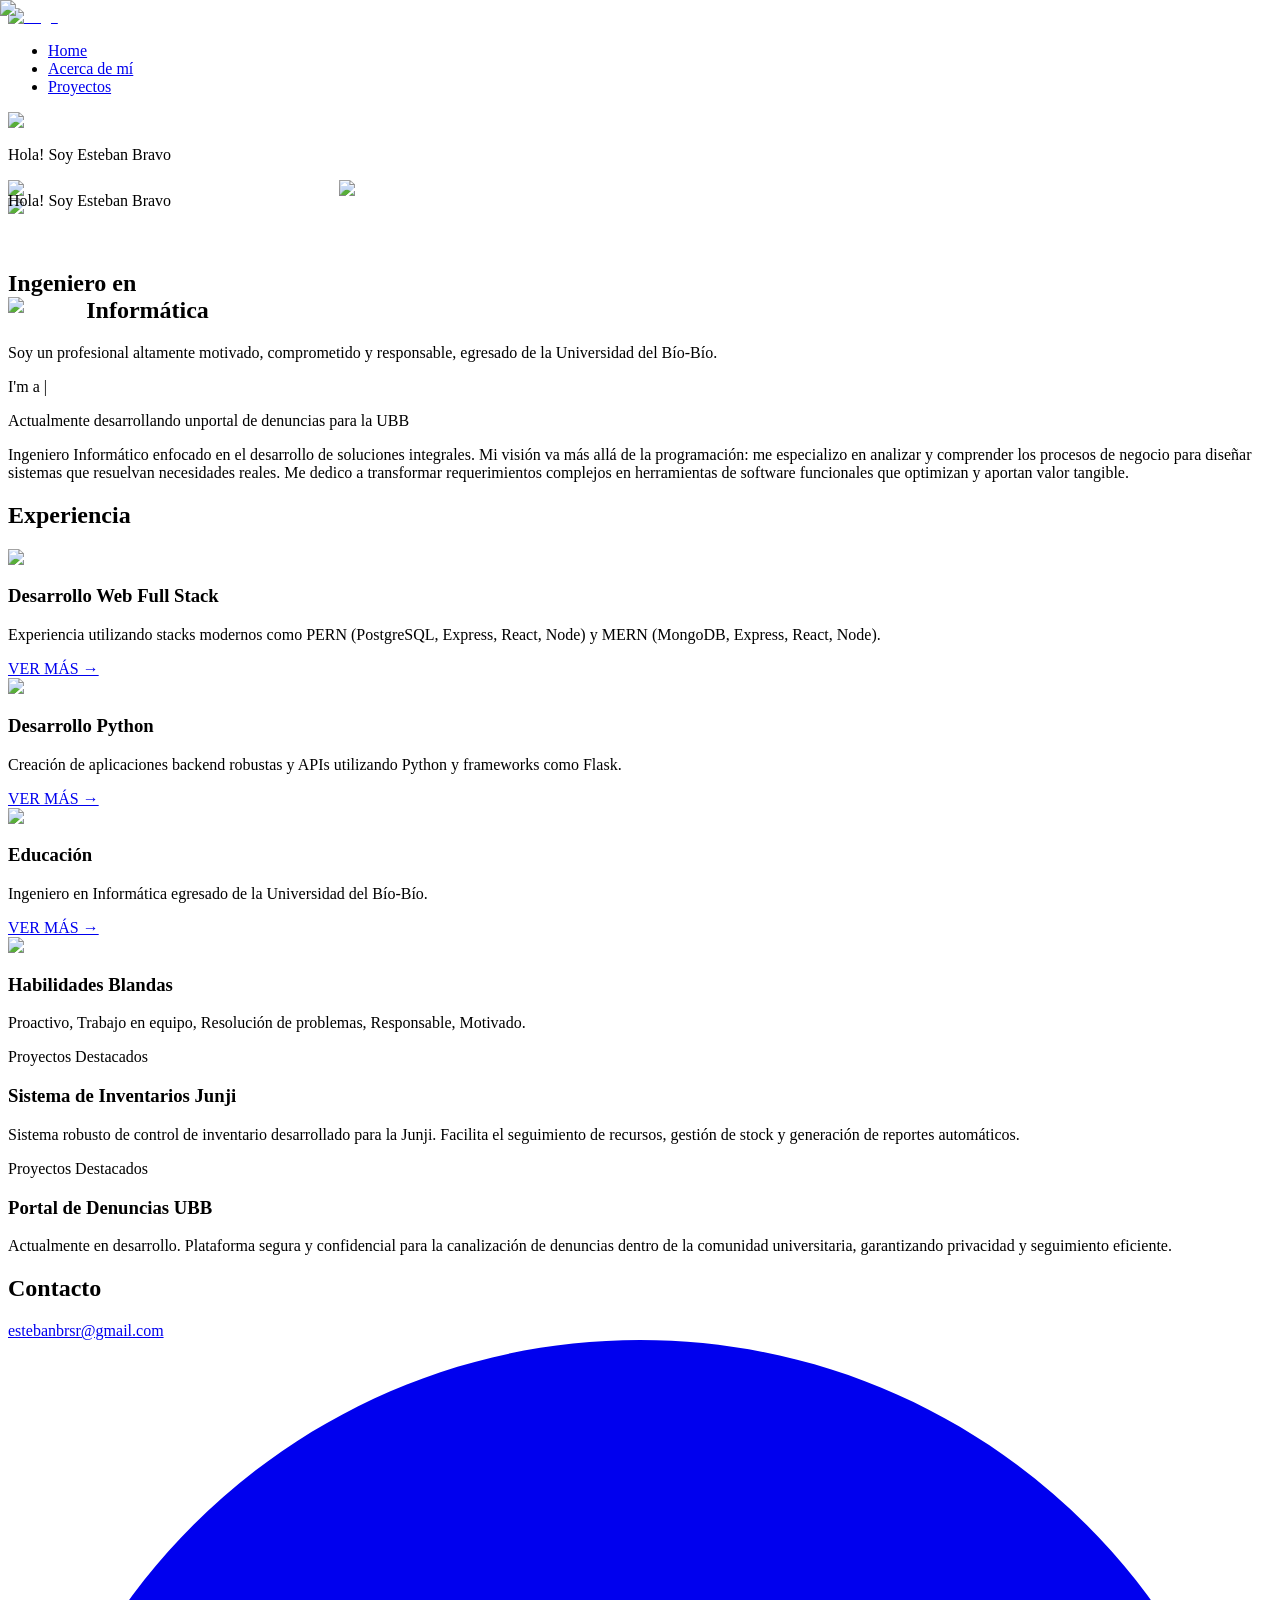
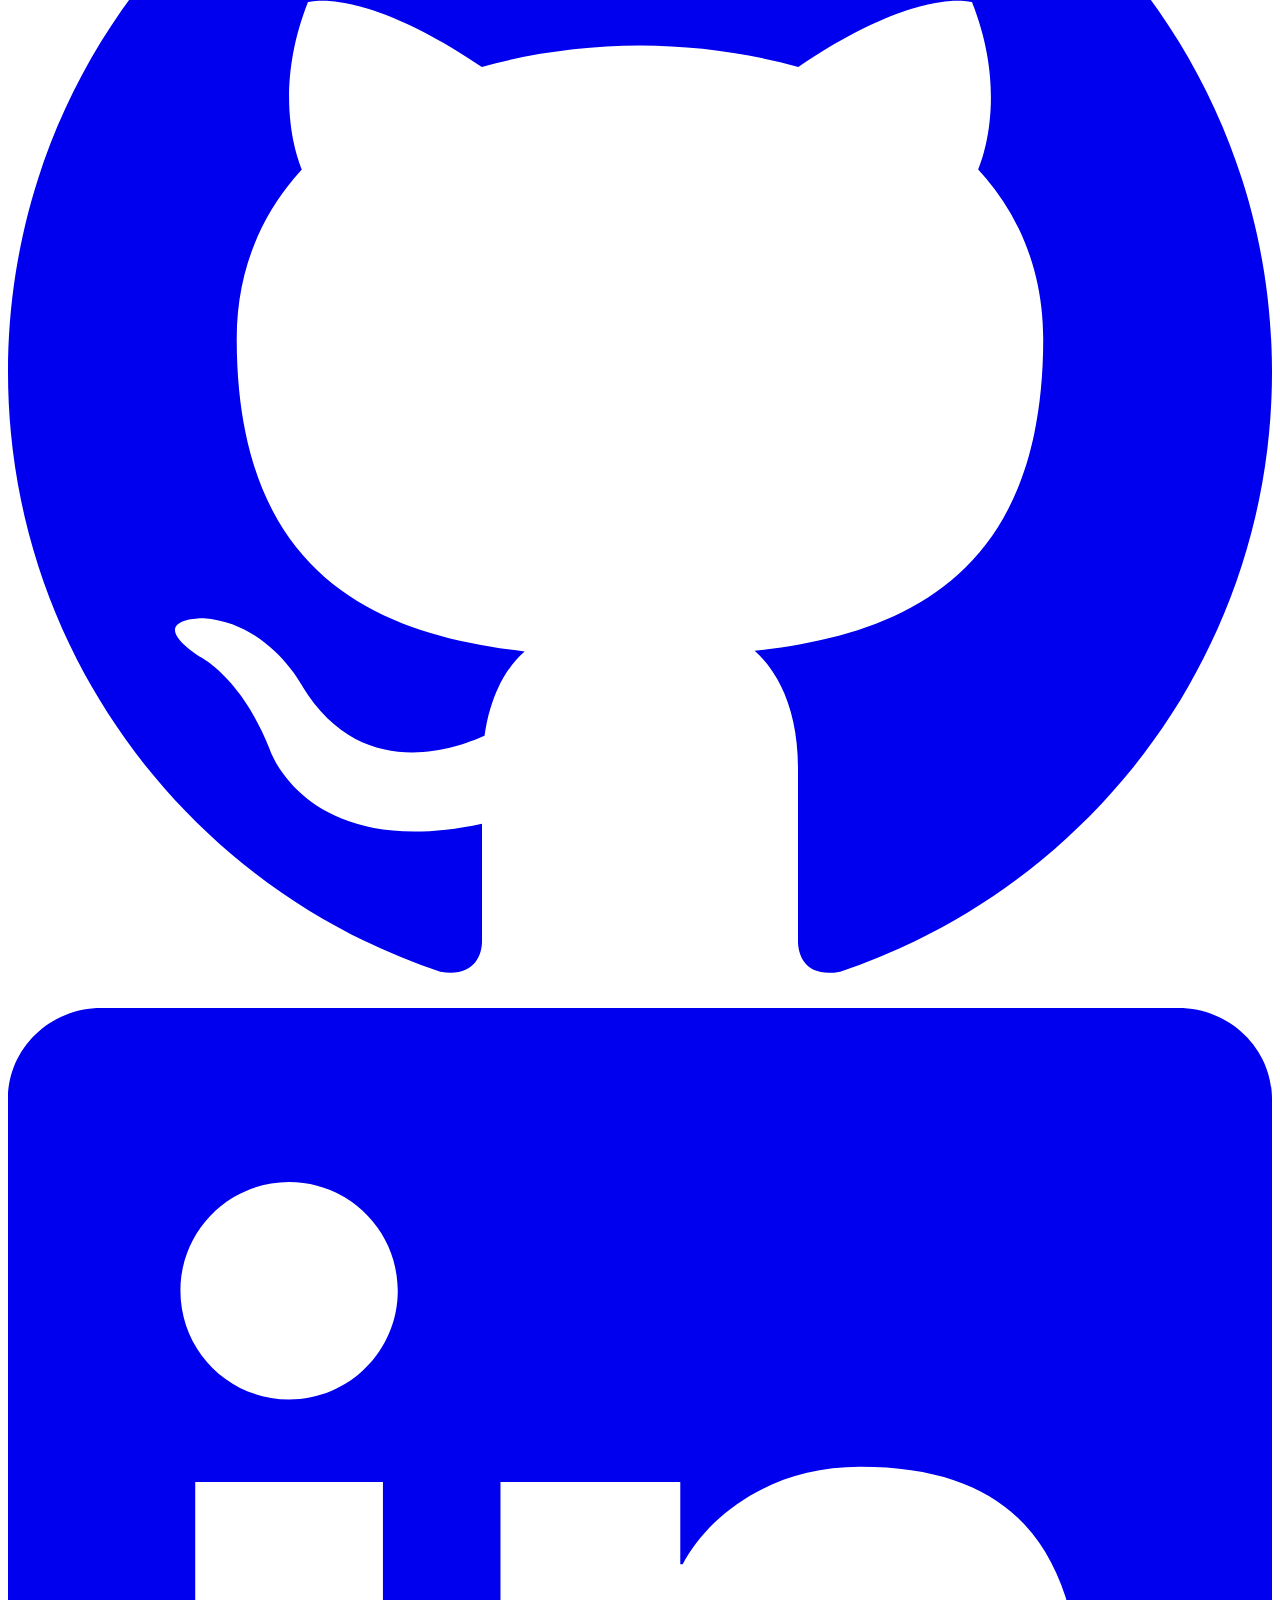
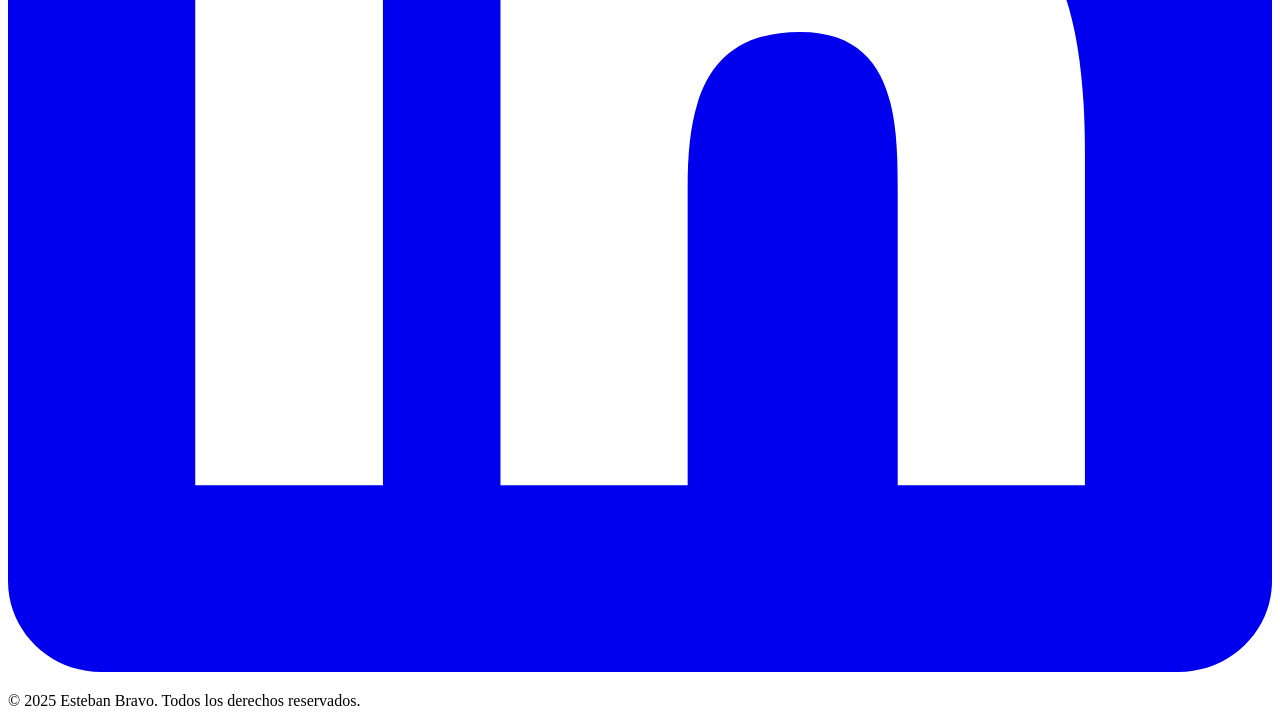
==== commit c25f80e9: "Updates" ====
--- a/index.html
+++ b/index.html
@@ -1 +1 @@
-<!DOCTYPE html><!--oBwyBMeFpNCDf6vblWbuI--><html lang="en"><head><meta charSet="utf-8"/><meta name="viewport" content="width=device-width, initial-scale=1, maximum-scale=5"/><link rel="preload" href="/Portafolio-2.0/_next/static/media/47fe1b7cd6e6ed85-s.p.855a563b.woff2" as="font" crossorigin="" type="font/woff2"/><link rel="preload" href="/Portafolio-2.0/_next/static/media/4b766aa38fdaaae3-s.p.6d98c708.woff2" as="font" crossorigin="" type="font/woff2"/><link rel="preload" href="/Portafolio-2.0/_next/static/media/829ba4228c966254-s.p.a61bc753.woff2" as="font" crossorigin="" type="font/woff2"/><link rel="preload" href="/Portafolio-2.0/_next/static/media/8e6fa89aa22d24ec-s.p.3aec397d.woff2" as="font" crossorigin="" type="font/woff2"/><link rel="preload" href="/Portafolio-2.0/_next/static/media/a218039a3287bcfd-s.p.4a23d71b.woff2" as="font" crossorigin="" type="font/woff2"/><link rel="preload" href="/Portafolio-2.0/_next/static/media/c875c6f5d3e977ac-s.p.80fc2c9e.woff2" as="font" crossorigin="" type="font/woff2"/><link rel="preload" href="/Portafolio-2.0/_next/static/media/e2334d715941921e-s.p.d82a9aff.woff2" as="font" crossorigin="" type="font/woff2"/><link rel="preload" as="image" href="/assets/me.png"/><link rel="preload" as="image" href="/assets/me-glow.png"/><link rel="stylesheet" href="/Portafolio-2.0/_next/static/chunks/df3e28b0c16b8dad.css" data-precedence="next"/><link rel="preload" as="script" fetchPriority="low" href="/Portafolio-2.0/_next/static/chunks/0487dcf119c456b7.js"/><script src="/Portafolio-2.0/_next/static/chunks/4a2e6ca9bc162ffe.js" async=""></script><script src="/Portafolio-2.0/_next/static/chunks/565b0f29e70d4e14.js" async=""></script><script src="/Portafolio-2.0/_next/static/chunks/834800a6b130715c.js" async=""></script><script src="/Portafolio-2.0/_next/static/chunks/a9647f64cf15869b.js" async=""></script><script src="/Portafolio-2.0/_next/static/chunks/turbopack-2b14fce463bc8dd2.js" async=""></script><script src="/Portafolio-2.0/_next/static/chunks/ff1a16fafef87110.js" async=""></script><script src="/Portafolio-2.0/_next/static/chunks/247eb132b7f7b574.js" async=""></script><script src="/Portafolio-2.0/_next/static/chunks/5bab93f39577e409.js" async=""></script><script src="/Portafolio-2.0/_next/static/chunks/10e01b526cb39115.js" async=""></script><link rel="canonical" href="https://ibiimemon.com"/><meta name="next-size-adjust" content=""/><title>Ibrahim Memon - Software Engineer &amp; UI/UX Designer</title><meta name="description" content="A self-taught UI/UX designer and Software Engineer at WebHR. Creating meaningful and delightful digital products that balance user needs and business goals. 3+ years of industry experience."/><meta name="author" content="Ibrahim Memon"/><meta name="keywords" content="Ibrahim Memon,Software Engineer,UI/UX Designer,Frontend Developer,React Developer,Next.js Developer,Web Designer,WebHR Engineer,Portfolio"/><meta name="creator" content="Ibrahim Memon"/><meta name="publisher" content="Ibrahim Memon"/><meta name="robots" content="index, follow"/><meta name="googlebot" content="index, follow, max-video-preview:-1, max-image-preview:large, max-snippet:-1"/><meta property="og:title" content="Ibrahim Memon - Software Engineer &amp; UI/UX Designer"/><meta property="og:description" content="A self-taught UI/UX designer and Software Engineer at WebHR. Creating meaningful and delightful digital products."/><meta property="og:url" content="https://ibiimemon.com"/><meta property="og:site_name" content="Ibrahim Memon Portfolio"/><meta property="og:locale" content="en_US"/><meta property="og:type" content="website"/><meta name="twitter:card" content="summary_large_image"/><meta name="twitter:title" content="Ibrahim Memon - Software Engineer &amp; UI/UX Designer"/><meta name="twitter:description" content="A self-taught UI/UX designer and Software Engineer at WebHR."/><link rel="icon" href="/Portafolio-2.0/favicon.ico?favicon.e30d4670.ico" sizes="256x256" type="image/x-icon"/><script src="/Portafolio-2.0/_next/static/chunks/a6dad97d9634a72d.js" noModule=""></script></head><body class="poppins_85c0d870-module__Ibmuia__variable font-sans antialiased"><div hidden=""><!--$--><!--/$--></div><main class="min-h-screen bg-[#110720] text-white"><header class="fixed top-0 left-0 right-0 z-50 bg-[#110720]/80 backdrop-blur-sm border-b border-white/10"><nav class="px-6 py-4"><div class="container mx-auto max-w-6xl flex items-center justify-between h-full"><a class="text-2xl font-bold text-white hover:text-purple-400 transition-colors" href="/Portafolio-2.0"><img alt="Logo" loading="lazy" width="100" height="100" decoding="async" data-nimg="1" style="color:transparent;width:auto;height:auto" src="/logo/logo.svg"/></a><ul class="flex items-center gap-8 list-none m-0 p-0"><li class="m-0 p-0"><a class="text-white hover:text-purple-400 transition-colors text-base font-normal" href="#home">Home</a></li><li class="m-0 p-0"><a class="text-white hover:text-purple-400 transition-colors text-base font-normal" href="#about">Acerca de mí</a></li><li class="m-0 p-0"><a class="text-white hover:text-purple-400 transition-colors text-base font-normal" href="#lab">Proyectos</a></li></ul></div></nav></header><section id="home" class="min-h-screen flex items-center justify-center pt-20 px-6"><div class="container mx-auto max-w-6xl"><div class="flex flex-col lg:flex-row items-center "><div class="flex justify-center lg:justify-end relative w-full lg:w-auto"><div class="relative top-10"><div class="lg:hidden  -top-150 z-10"><div class="relative inline-block "><img alt="Arrow pointer" loading="lazy" width="80" height="80" decoding="async" data-nimg="1" class="absolute top-5 rotate-z-280" style="color:transparent;width:auto;height:auto" src="/assets/arrow.png"/><div class="relative"><p class="text-white text-lg whitespace-nowrap">Hola! Soy<!-- --> <span class="text-purple-400">Esteban Bravo</span></p></div><div class="absolute -bottom-2 left-1/2 transform -translate-x-1/2 w-0 h-0 border-l-8 border-l-transparent border-r-8 border-r-transparent border-t-8 border-t-white/10"></div></div></div><img alt="Ibrahim Memon - Software Engineer and Designer" width="300" height="300" decoding="async" data-nimg="1" class=" max-w-md absolute" style="color:transparent;width:auto;height:auto" src="/assets/me.png"/><img alt="Ibrahim Memon - Software Engineer and Designer" width="300" height="300" decoding="async" data-nimg="1" class="max-w-md " style="color:transparent;width:auto;height:auto" src="/assets/me-glow.png"/></div></div><div class="flex-1 space-y-6 text-center lg:text-left"><div class="hidden lg:inline-block relative"><img alt="Arrow pointer" loading="lazy" width="100" height="100" decoding="async" data-nimg="1" class="absolute " style="color:transparent;left:-100px;top:-50px;width:auto;height:auto" src="/assets/arrow.png"/><div style="bottom:40px;position:relative"><p class="text-white text-lg">Hola! Soy<!-- --> <span class="text-purple-400">Esteban Bravo</span></p></div><div class="absolute -bottom-2 left-8 w-0 h-0 border-l-8 border-l-transparent border-r-8 border-r-transparent border-t-8 border-t-white/10"></div></div><div class=""><h1 class="text-5xl tracking-tight lg:text-7xl font-semibold text-white leading-tight">Ingeniero en<br/><span class="relative inline-block"><img alt="Circle" loading="lazy" width="200" height="200" decoding="async" data-nimg="1" class="absolute mt-2" style="color:transparent" src="/assets/circle.png"/><span class="bg-gradient-to-r from-violet-600 via-violet-400 to-violet-600 bg-clip-text text-transparent">Informática</span></span></h1><p class="text-xl text-white/80 mt-4 font-medium max-w-lg">Soy un profesional altamente motivado, comprometido y responsable, egresado de la Universidad del Bío-Bío.</p></div></div></div><div class="space-y-3 pt-15 text-center lg:text-left"><p class="text-5xl text-white font-bold">I&#x27;m a <span class="animate-pulse">|</span></p><p class="text-lg lg:text-xl text-white/90 tracking-wide flex flex-wrap items-center justify-center lg:justify-start gap-2"><span>Actualmente desarrollando un</span><span class="flex items-center gap-2"><span class="text-blue-400 font-semibold">portal de denuncias para la UBB</span></span></p><p class="text-lg text-white/80 max-w-2xl mt-15 mx-auto lg:mx-0">Ingeniero Informático enfocado en el desarrollo de soluciones integrales. Mi visión va más allá de la programación: me especializo en analizar y comprender los procesos de negocio para diseñar sistemas que resuelvan necesidades reales. Me dedico a transformar requerimientos complejos en herramientas de software funcionales que optimizan y aportan valor tangible.</p></div></div></section><section id="experience" class="py-20 px-6"><div class="container mx-auto max-w-6xl"><h2 class="text-4xl lg:text-5xl font-bold text-white mb-12 text-center">Experiencia</h2><div class="grid grid-cols-1 md:grid-cols-2 gap-6"><div class="bg-gradient-to-r from-slate-950 via-purple-950 to-slate-950  backdrop-blur-sm rounded-xl p-6 border-t-3 border-purple-700 hover:shadow-2xl hover:shadow-purple-900 flex items-center gap-4"><div class="mb-4 "><img alt="Desarrollo Web Full Stack" loading="lazy" width="160" height="160" decoding="async" data-nimg="1" class="object-contain" style="color:transparent" src="/cards/card-1.png"/></div><div><h3 class="text-xl font-semibold text-white mb-2">Desarrollo Web Full Stack</h3><p class="text-white/70 text-sm mb-4">Experiencia utilizando stacks modernos como PERN (PostgreSQL, Express, React, Node) y MERN (MongoDB, Express, React, Node).</p><a target="_blank" rel="noopener noreferrer" class="text-purple-400 hover:text-purple-300 font-medium text-sm transition-colors inline-block" href="https://developer.mozilla.org/es/docs/Learn">VER MÁS →</a></div></div><div class="bg-gradient-to-r from-slate-950 via-purple-950 to-slate-950  backdrop-blur-sm rounded-xl p-6 border-t-3 border-purple-700 hover:shadow-2xl hover:shadow-purple-900 flex items-center gap-4"><div class="mb-4 "><img alt="Desarrollo Python" loading="lazy" width="160" height="160" decoding="async" data-nimg="1" class="object-contain" style="color:transparent" src="/cards/card-2.png"/></div><div><h3 class="text-xl font-semibold text-white mb-2">Desarrollo Python</h3><p class="text-white/70 text-sm mb-4">Creación de aplicaciones backend robustas y APIs utilizando Python y frameworks como Flask.</p><a target="_blank" rel="noopener noreferrer" class="text-purple-400 hover:text-purple-300 font-medium text-sm transition-colors inline-block" href="https://www.python.org/">VER MÁS →</a></div></div><div class="bg-gradient-to-r from-slate-950 via-purple-950 to-slate-950  backdrop-blur-sm rounded-xl p-6 border-t-3 border-purple-700 hover:shadow-2xl hover:shadow-purple-900 flex items-center gap-4"><div class="mb-4 "><img alt="Educación" loading="lazy" width="160" height="160" decoding="async" data-nimg="1" class="object-contain" style="color:transparent" src="/cards/card-3.png"/></div><div><h3 class="text-xl font-semibold text-white mb-2">Educación</h3><p class="text-white/70 text-sm mb-4">Ingeniero en Informática egresado de la Universidad del Bío-Bío.</p><a target="_blank" rel="noopener noreferrer" class="text-purple-400 hover:text-purple-300 font-medium text-sm transition-colors inline-block" href="https://ubiobio.cl/admision/Todas_las_Carreras/21/Ingenieria_de_Ejecucion_en_Computacion_e_Informatica/">VER MÁS →</a></div></div><div class="bg-gradient-to-r from-slate-950 via-purple-950 to-slate-950  backdrop-blur-sm rounded-xl p-6 border-t-3 border-purple-700 hover:shadow-2xl hover:shadow-purple-900 flex items-center gap-4"><div class="mb-4 "><img alt="Habilidades Blandas" loading="lazy" width="160" height="160" decoding="async" data-nimg="1" class="object-contain" style="color:transparent" src="/cards/card-4.png"/></div><div><h3 class="text-xl font-semibold text-white mb-2">Habilidades Blandas</h3><p class="text-white/70 text-sm mb-4">Proactivo, Trabajo en equipo, Resolución de problemas, Responsable, Motivado.</p></div></div></div></div></section><section id="lab" class="py-20 px-6"><div class="container mx-auto max-w-7xl"><div class="mb-20 last:mb-0"><div class="relative grid grid-cols-1 lg:grid-cols-2 gap-8 lg:gap-12 items-center "><div class=""><p class="text-purple-400 text-lg lg:text-xl mb-2 font-medium">Proyectos Destacados</p><h3 class="text-3xl lg:text-4xl font-bold text-white mb-6">Sistema de Inventarios Junji</h3><div class="relative z-10 mb-6"><div class="bg-gradient-to-br from-white/5 to-white/10 backdrop-blur-md rounded-2xl p-6 lg:p-8 border border-white/10 shadow-lg lg:w-[calc(100%+20%)]"><p class="text-white/90 text-base lg:text-lg leading-relaxed">Sistema robusto de control de inventario desarrollado para la Junji. Facilita el seguimiento de recursos, gestión de stock y generación de reportes automáticos.</p></div></div></div><div class=""><div class="relative w-full aspect-[4/3] rounded-2xl overflow-hidden bg-slate-950 p-2 lg:p-3 shadow-2xl"><div class="relative w-full h-full rounded-lg overflow-hidden"><img alt="Sistema de Inventarios Junji" loading="lazy" decoding="async" data-nimg="fill" class="object-cover" style="position:absolute;height:100%;width:100%;left:0;top:0;right:0;bottom:0;color:transparent" src="/assets/si-Junji.png"/></div></div></div></div></div><div class="mb-20 last:mb-0"><div class="relative grid grid-cols-1 lg:grid-cols-2 gap-8 lg:gap-12 items-center lg:grid-flow-dense"><div class="lg:col-start-2"><p class="text-purple-400 text-lg lg:text-xl mb-2 font-medium">Proyectos Destacados</p><h3 class="text-3xl lg:text-4xl font-bold text-white mb-6">Portal de Denuncias UBB</h3><div class="relative z-10 mb-6"><div class="bg-gradient-to-br from-white/5 to-white/10 backdrop-blur-md rounded-2xl p-6 lg:p-8 border border-white/10 shadow-lg lg:ml-[-20%]"><p class="text-white/90 text-base lg:text-lg leading-relaxed">Actualmente en desarrollo. Plataforma segura y confidencial para la canalización de denuncias dentro de la comunidad universitaria, garantizando privacidad y seguimiento eficiente.</p></div></div></div><div class="lg:col-start-1 lg:row-start-1"><div class="relative w-full aspect-[4/3] rounded-2xl overflow-hidden bg-slate-950 p-2 lg:p-3 shadow-2xl"><div class="relative w-full h-full rounded-lg overflow-hidden"><img alt="Portal de Denuncias UBB" loading="lazy" decoding="async" data-nimg="fill" class="object-cover" style="position:absolute;height:100%;width:100%;left:0;top:0;right:0;bottom:0;color:transparent" src="/assets/Portal-denuncias.png"/></div></div></div></div></div></div></section><footer id="contact" class="py-10  px-6 border-t border-white/10"><div class="container mx-auto max-w-6xl"><div class="text-center mb-12"><h2 class="text-4xl lg:text-5xl font-bold text-white mb-6">Contacto</h2><a href="mailto:estebanbrsr@gmail.com" class="text-md text-purple-400 hover:text-purple-300 transition-colors">estebanbrsr@gmail.com</a></div><div class="flex justify-center gap-6 mt-12"><a target="_blank" rel="noopener noreferrer" class="w-10 h-10 flex items-center justify-center rounded-full bg-white/10 hover:bg-white/20 border border-purple-500/30 hover:border-purple-500/50 transition-all" aria-label="GitHub" href="https://github.com/EstebanBra"><svg class="w-5 h-5 text-white" fill="currentColor" viewBox="0 0 24 24"><path d="M12 0c-6.626 0-12 5.373-12 12 0 5.302 3.438 9.8 8.207 11.387.599.111.793-.261.793-.577v-2.234c-3.338.726-4.033-1.416-4.033-1.416-.546-1.387-1.333-1.756-1.333-1.756-1.089-.745.083-.729.083-.729 1.205.084 1.839 1.237 1.839 1.237 1.07 1.834 2.807 1.304 3.492.997.107-.775.418-1.305.762-1.604-2.665-.305-5.467-1.334-5.467-5.931 0-1.311.469-2.381 1.236-3.221-.124-.303-.535-1.524.117-3.176 0 0 1.008-.322 3.301 1.23.957-.266 1.983-.399 3.003-.404 1.02.005 2.047.138 3.006.404 2.291-1.552 3.297-1.23 3.297-1.23.653 1.653.242 2.874.118 3.176.77.84 1.235 1.911 1.235 3.221 0 4.609-2.807 5.624-5.479 5.921.43.372.823 1.102.823 2.222v3.293c0 .319.192.694.801.576 4.765-1.589 8.199-6.086 8.199-11.386 0-6.627-5.373-12-12-12z"></path></svg></a><a target="_blank" rel="noopener noreferrer" class="w-10 h-10 flex items-center justify-center rounded-full bg-white/10 hover:bg-white/20 border border-purple-500/30 hover:border-purple-500/50 transition-all" aria-label="LinkedIn" href="https://www.linkedin.com/in/esteban-bravo-suárez-834557275"><svg class="w-5 h-5 text-white" fill="currentColor" viewBox="0 0 24 24"><path d="M20.447 20.452h-3.554v-5.569c0-1.328-.027-3.037-1.852-3.037-1.853 0-2.136 1.445-2.136 2.939v5.667H9.351V9h3.414v1.561h.046c.477-.9 1.637-1.85 3.37-1.85 3.601 0 4.267 2.37 4.267 5.455v6.286zM5.337 7.433c-1.144 0-2.063-.926-2.063-2.065 0-1.138.92-2.063 2.063-2.063 1.14 0 2.064.925 2.064 2.063 0 1.139-.925 2.065-2.064 2.065zm1.782 13.019H3.555V9h3.564v11.452zM22.225 0H1.771C.792 0 0 .774 0 1.729v20.542C0 23.227.792 24 1.771 24h20.451C23.2 24 24 23.227 24 22.271V1.729C24 .774 23.2 0 22.222 0h.003z"></path></svg></a></div><div class="text-center mt-12 pt-8 border-t border-white/10"><p class="text-white/60 text-sm">© <!-- -->2025<!-- --> Esteban Bravo. Todos los derechos reservados.</p></div></div></footer></main><!--$--><!--/$--><!--$!--><template data-dgst="BAILOUT_TO_CLIENT_SIDE_RENDERING"></template><!--/$--><script src="/Portafolio-2.0/_next/static/chunks/0487dcf119c456b7.js" id="_R_" async=""></script><script>(self.__next_f=self.__next_f||[]).push([0])</script><script>self.__next_f.push([1,"1:\"$Sreact.fragment\"\n2:I[39756,[\"/Portafolio-2.0/_next/static/chunks/ff1a16fafef87110.js\",\"/Portafolio-2.0/_next/static/chunks/247eb132b7f7b574.js\"],\"default\"]\n3:I[37457,[\"/Portafolio-2.0/_next/static/chunks/ff1a16fafef87110.js\",\"/Portafolio-2.0/_next/static/chunks/247eb132b7f7b574.js\"],\"default\"]\n4:I[2355,[\"/Portafolio-2.0/_next/static/chunks/5bab93f39577e409.js\"],\"Analytics\"]\n5:I[22016,[\"/Portafolio-2.0/_next/static/chunks/5bab93f39577e409.js\",\"/Portafolio-2.0/_next/static/chunks/ff1a16fafef87110.js\",\"/Portafolio-2.0/_next/static/chunks/10e01b526cb39115.js\"],\"\"]\n6:I[5500,[\"/Portafolio-2.0/_next/static/chunks/5bab93f39577e409.js\",\"/Portafolio-2.0/_next/static/chunks/ff1a16fafef87110.js\",\"/Portafolio-2.0/_next/static/chunks/10e01b526cb39115.js\"],\"Image\"]\n7:I[19827,[\"/Portafolio-2.0/_next/static/chunks/5bab93f39577e409.js\",\"/Portafolio-2.0/_next/static/chunks/ff1a16fafef87110.js\",\"/Portafolio-2.0/_next/static/chunks/10e01b526cb39115.js\"],\"default\"]\n12:I[68027,[],\"default\"]\n:HL[\"/Portafolio-2.0/_next/static/chunks/df3e28b0c16b8dad.css\",\"style\"]\n:HL[\"/Portafolio-2.0/_next/static/media/47fe1b7cd6e6ed85-s.p.855a563b.woff2\",\"font\",{\"crossOrigin\":\"\",\"type\":\"font/woff2\"}]\n:HL[\"/Portafolio-2.0/_next/static/media/4b766aa38fdaaae3-s.p.6d98c708.woff2\",\"font\",{\"crossOrigin\":\"\",\"type\":\"font/woff2\"}]\n:HL[\"/Portafolio-2.0/_next/static/media/829ba4228c966254-s.p.a61bc753.woff2\",\"font\",{\"crossOrigin\":\"\",\"type\":\"font/woff2\"}]\n:HL[\"/Portafolio-2.0/_next/static/media/8e6fa89aa22d24ec-s.p.3aec397d.woff2\",\"font\",{\"crossOrigin\":\"\",\"type\":\"font/woff2\"}]\n:HL[\"/Portafolio-2.0/_next/static/media/a218039a3287bcfd-s.p.4a23d71b.woff2\",\"font\",{\"crossOrigin\":\"\",\"type\":\"font/woff2\"}]\n:HL[\"/Portafolio-2.0/_next/static/media/c875c6f5d3e977ac-s.p.80fc2c9e.woff2\",\"font\",{\"crossOrigin\":\"\",\"type\":\"font/woff2\"}]\n:HL[\"/Portafolio-2.0/_next/static/media/e2334d715941921e-s.p.d82a9aff.woff2\",\"font\",{\"crossOrigin\":\"\",\"type\":\"font/woff2\"}]\n"])</script><script>self.__next_f.push([1,"0:{\"P\":null,\"b\":\"oBwyBMeFpNCDf6vblWbuI\",\"c\":[\"\",\"\"],\"q\":\"\",\"i\":false,\"f\":[[[\"\",{\"children\":[\"__PAGE__\",{}]},\"$undefined\",\"$undefined\",true],[[\"$\",\"$1\",\"c\",{\"children\":[[[\"$\",\"link\",\"0\",{\"rel\":\"stylesheet\",\"href\":\"/Portafolio-2.0/_next/static/chunks/df3e28b0c16b8dad.css\",\"precedence\":\"next\",\"crossOrigin\":\"$undefined\",\"nonce\":\"$undefined\"}],[\"$\",\"script\",\"script-0\",{\"src\":\"/Portafolio-2.0/_next/static/chunks/5bab93f39577e409.js\",\"async\":true,\"nonce\":\"$undefined\"}]],[\"$\",\"html\",null,{\"lang\":\"en\",\"children\":[[\"$\",\"head\",null,{\"children\":[\"$\",\"link\",null,{\"rel\":\"canonical\",\"href\":\"https://ibiimemon.com\"}]}],[\"$\",\"body\",null,{\"className\":\"poppins_85c0d870-module__Ibmuia__variable font-sans antialiased\",\"children\":[[\"$\",\"$L2\",null,{\"parallelRouterKey\":\"children\",\"error\":\"$undefined\",\"errorStyles\":\"$undefined\",\"errorScripts\":\"$undefined\",\"template\":[\"$\",\"$L3\",null,{}],\"templateStyles\":\"$undefined\",\"templateScripts\":\"$undefined\",\"notFound\":[[[\"$\",\"title\",null,{\"children\":\"404: This page could not be found.\"}],[\"$\",\"div\",null,{\"style\":{\"fontFamily\":\"system-ui,\\\"Segoe UI\\\",Roboto,Helvetica,Arial,sans-serif,\\\"Apple Color Emoji\\\",\\\"Segoe UI Emoji\\\"\",\"height\":\"100vh\",\"textAlign\":\"center\",\"display\":\"flex\",\"flexDirection\":\"column\",\"alignItems\":\"center\",\"justifyContent\":\"center\"},\"children\":[\"$\",\"div\",null,{\"children\":[[\"$\",\"style\",null,{\"dangerouslySetInnerHTML\":{\"__html\":\"body{color:#000;background:#fff;margin:0}.next-error-h1{border-right:1px solid rgba(0,0,0,.3)}@media (prefers-color-scheme:dark){body{color:#fff;background:#000}.next-error-h1{border-right:1px solid rgba(255,255,255,.3)}}\"}}],[\"$\",\"h1\",null,{\"className\":\"next-error-h1\",\"style\":{\"display\":\"inline-block\",\"margin\":\"0 20px 0 0\",\"padding\":\"0 23px 0 0\",\"fontSize\":24,\"fontWeight\":500,\"verticalAlign\":\"top\",\"lineHeight\":\"49px\"},\"children\":404}],[\"$\",\"div\",null,{\"style\":{\"display\":\"inline-block\"},\"children\":[\"$\",\"h2\",null,{\"style\":{\"fontSize\":14,\"fontWeight\":400,\"lineHeight\":\"49px\",\"margin\":0},\"children\":\"This page could not be found.\"}]}]]}]}]],[]],\"forbidden\":\"$undefined\",\"unauthorized\":\"$undefined\"}],[\"$\",\"$L4\",null,{}]]}]]}]]}],{\"children\":[[\"$\",\"$1\",\"c\",{\"children\":[[\"$\",\"main\",null,{\"className\":\"min-h-screen bg-[#110720] text-white\",\"children\":[[\"$\",\"header\",null,{\"className\":\"fixed top-0 left-0 right-0 z-50 bg-[#110720]/80 backdrop-blur-sm border-b border-white/10\",\"children\":[\"$\",\"nav\",null,{\"className\":\"px-6 py-4\",\"children\":[\"$\",\"div\",null,{\"className\":\"container mx-auto max-w-6xl flex items-center justify-between h-full\",\"children\":[[\"$\",\"$L5\",null,{\"href\":\"/\",\"className\":\"text-2xl font-bold text-white hover:text-purple-400 transition-colors\",\"children\":[\"$\",\"$L6\",null,{\"src\":\"/logo/logo.svg\",\"alt\":\"Logo\",\"width\":100,\"height\":100,\"style\":{\"width\":\"auto\",\"height\":\"auto\"}}]}],[\"$\",\"ul\",null,{\"className\":\"flex items-center gap-8 list-none m-0 p-0\",\"children\":[[\"$\",\"li\",null,{\"className\":\"m-0 p-0\",\"children\":[\"$\",\"$L5\",null,{\"href\":\"#home\",\"className\":\"text-white hover:text-purple-400 transition-colors text-base font-normal\",\"children\":\"Home\"}]}],[\"$\",\"li\",null,{\"className\":\"m-0 p-0\",\"children\":[\"$\",\"$L5\",null,{\"href\":\"#about\",\"className\":\"text-white hover:text-purple-400 transition-colors text-base font-normal\",\"children\":\"Acerca de mí\"}]}],[\"$\",\"li\",null,{\"className\":\"m-0 p-0\",\"children\":[\"$\",\"$L5\",null,{\"href\":\"#lab\",\"className\":\"text-white hover:text-purple-400 transition-colors text-base font-normal\",\"children\":\"Proyectos\"}]}]]}]]}]}]}],[\"$\",\"$L7\",null,{}],[\"$\",\"section\",null,{\"id\":\"experience\",\"className\":\"py-20 px-6\",\"children\":[\"$\",\"div\",null,{\"className\":\"container mx-auto max-w-6xl\",\"children\":[[\"$\",\"h2\",null,{\"className\":\"text-4xl lg:text-5xl font-bold text-white mb-12 text-center\",\"children\":\"Experiencia\"}],[\"$\",\"div\",null,{\"className\":\"grid grid-cols-1 md:grid-cols-2 gap-6\",\"children\":[[\"$\",\"div\",\"1\",{\"className\":\"bg-gradient-to-r from-slate-950 via-purple-950 to-slate-950  backdrop-blur-sm rounded-xl p-6 border-t-3 border-purple-700 hover:shadow-2xl hover:shadow-purple-900 flex items-center gap-4\",\"children\":[[\"$\",\"div\",null,{\"className\":\"mb-4 \",\"children\":[\"$\",\"$L6\",null,{\"src\":\"/cards/card-1.png\",\"alt\":\"Desarrollo Web Full Stack\",\"width\":160,\"height\":160,\"className\":\"object-contain\"}]}],[\"$\",\"div\",null,{\"children\":[[\"$\",\"h3\",null,{\"className\":\"text-xl font-semibold text-white mb-2\",\"children\":\"Desarrollo Web Full Stack\"}],[\"$\",\"p\",null,{\"className\":\"text-white/70 text-sm mb-4\",\"children\":\"Experiencia utilizando stacks modernos como PERN (PostgreSQL, Express, React, Node) y MERN (MongoDB, Express, React, Node).\"}],\"$L8\"]}]]}],\"$L9\",\"$La\",\"$Lb\"]}]]}]}],\"$Lc\",\"$Ld\"]}],[\"$Le\",\"$Lf\"],\"$L10\"]}],{},null,false,false]},null,false,false],\"$L11\",false]],\"m\":\"$undefined\",\"G\":[\"$12\",[]],\"S\":true}\n"])</script><script>self.__next_f.push([1,"13:I[97367,[\"/Portafolio-2.0/_next/static/chunks/ff1a16fafef87110.js\",\"/Portafolio-2.0/_next/static/chunks/247eb132b7f7b574.js\"],\"OutletBoundary\"]\n14:\"$Sreact.suspense\"\n16:I[97367,[\"/Portafolio-2.0/_next/static/chunks/ff1a16fafef87110.js\",\"/Portafolio-2.0/_next/static/chunks/247eb132b7f7b574.js\"],\"ViewportBoundary\"]\n18:I[97367,[\"/Portafolio-2.0/_next/static/chunks/ff1a16fafef87110.js\",\"/Portafolio-2.0/_next/static/chunks/247eb132b7f7b574.js\"],\"MetadataBoundary\"]\n8:[\"$\",\"$L5\",null,{\"href\":\"https://developer.mozilla.org/es/docs/Learn\",\"target\":\"_blank\",\"rel\":\"noopener noreferrer\",\"className\":\"text-purple-400 hover:text-purple-300 font-medium text-sm transition-colors inline-block\",\"children\":\"VER MÁS →\"}]\n9:[\"$\",\"div\",\"2\",{\"className\":\"bg-gradient-to-r from-slate-950 via-purple-950 to-slate-950  backdrop-blur-sm rounded-xl p-6 border-t-3 border-purple-700 hover:shadow-2xl hover:shadow-purple-900 flex items-center gap-4\",\"children\":[[\"$\",\"div\",null,{\"className\":\"mb-4 \",\"children\":[\"$\",\"$L6\",null,{\"src\":\"/cards/card-2.png\",\"alt\":\"Desarrollo Python\",\"width\":160,\"height\":160,\"className\":\"object-contain\"}]}],[\"$\",\"div\",null,{\"children\":[[\"$\",\"h3\",null,{\"className\":\"text-xl font-semibold text-white mb-2\",\"children\":\"Desarrollo Python\"}],[\"$\",\"p\",null,{\"className\":\"text-white/70 text-sm mb-4\",\"children\":\"Creación de aplicaciones backend robustas y APIs utilizando Python y frameworks como Flask.\"}],[\"$\",\"$L5\",null,{\"href\":\"https://www.python.org/\",\"target\":\"_blank\",\"rel\":\"noopener noreferrer\",\"className\":\"text-purple-400 hover:text-purple-300 font-medium text-sm transition-colors inline-block\",\"children\":\"VER MÁS →\"}]]}]]}]\na:[\"$\",\"div\",\"3\",{\"className\":\"bg-gradient-to-r from-slate-950 via-purple-950 to-slate-950  backdrop-blur-sm rounded-xl p-6 border-t-3 border-purple-700 hover:shadow-2xl hover:shadow-purple-900 flex items-center gap-4\",\"children\":[[\"$\",\"div\",null,{\"className\":\"mb-4 \",\"children\":[\"$\",\"$L6\",null,{\"src\":\"/cards/card-3.png\",\"alt\":\"Educación\",\"width\":160,\"height\":160,\"className\":\"object-contain\"}]}],[\"$\",\"div\",null,{\"children\":[[\"$\",\"h3\",null,{\"className\":\"text-xl font-semibold text-white mb-2\",\"children\":\"Educación\"}],[\"$\",\"p\",null,{\"className\":\"text-white/70 text-sm mb-4\",\"children\":\"Ingeniero en Informática egresado de la Universidad del Bío-Bío.\"}],[\"$\",\"$L5\",null,{\"href\":\"https://ubiobio.cl/admision/Todas_las_Carreras/21/Ingenieria_de_Ejecucion_en_Computacion_e_Informatica/\",\"target\":\"_blank\",\"rel\":\"noopener noreferrer\",\"className\":\"text-purple-400 hover:text-purple-300 font-medium text-sm transition-colors inline-block\",\"children\":\"VER MÁS →\"}]]}]]}]\nb:[\"$\",\"div\",\"4\",{\"className\":\"bg-gradient-to-r from-slate-950 via-purple-950 to-slate-950  backdrop-blur-sm rounded-xl p-6 border-t-3 border-purple-700 hover:shadow-2xl hover:shadow-purple-900 flex items-center gap-4\",\"children\":[[\"$\",\"div\",null,{\"className\":\"mb-4 \",\"children\":[\"$\",\"$L6\",null,{\"src\":\"/cards/card-4.png\",\"alt\":\"Habilidades Blandas\",\"width\":160,\"height\":160,\"className\":\"object-contain\"}]}],[\"$\",\"div\",null,{\"children\":[[\"$\",\"h3\",null,{\"className\":\"text-xl font-semibold text-white mb-2\",\"children\":\"Habilidades Blandas\"}],[\"$\",\"p\",null,{\"className\":\"text-white/70 text-sm mb-4\",\"children\":\"Proactivo, Trabajo en equipo, Resolución de problemas, Responsable, Motivado.\"}],\"$undefined\"]}]]}]\n"])</script><script>self.__next_f.push([1,"c:[\"$\",\"section\",null,{\"id\":\"lab\",\"className\":\"py-20 px-6\",\"children\":[\"$\",\"div\",null,{\"className\":\"container mx-auto max-w-7xl\",\"children\":[[\"$\",\"div\",\"1\",{\"className\":\"mb-20 last:mb-0\",\"children\":[\"$\",\"div\",null,{\"className\":\"relative grid grid-cols-1 lg:grid-cols-2 gap-8 lg:gap-12 items-center \",\"children\":[[\"$\",\"div\",null,{\"className\":\"\",\"children\":[[\"$\",\"p\",null,{\"className\":\"text-purple-400 text-lg lg:text-xl mb-2 font-medium\",\"children\":\"Proyectos Destacados\"}],[\"$\",\"h3\",null,{\"className\":\"text-3xl lg:text-4xl font-bold text-white mb-6\",\"children\":\"Sistema de Inventarios Junji\"}],[\"$\",\"div\",null,{\"className\":\"relative z-10 mb-6\",\"children\":[\"$\",\"div\",null,{\"className\":\"bg-gradient-to-br from-white/5 to-white/10 backdrop-blur-md rounded-2xl p-6 lg:p-8 border border-white/10 shadow-lg lg:w-[calc(100%+20%)]\",\"children\":[\"$\",\"p\",null,{\"className\":\"text-white/90 text-base lg:text-lg leading-relaxed\",\"children\":\"Sistema robusto de control de inventario desarrollado para la Junji. Facilita el seguimiento de recursos, gestión de stock y generación de reportes automáticos.\"}]}]}]]}],[\"$\",\"div\",null,{\"className\":\"\",\"children\":[\"$\",\"div\",null,{\"className\":\"relative w-full aspect-[4/3] rounded-2xl overflow-hidden bg-slate-950 p-2 lg:p-3 shadow-2xl\",\"children\":[\"$\",\"div\",null,{\"className\":\"relative w-full h-full rounded-lg overflow-hidden\",\"children\":[\"$\",\"$L6\",null,{\"src\":\"/assets/si-Junji.png\",\"alt\":\"Sistema de Inventarios Junji\",\"fill\":true,\"sizes\":\"(max-width: 1024px) 100vw, 50vw\",\"className\":\"object-cover\"}]}]}]}]]}]}],[\"$\",\"div\",\"2\",{\"className\":\"mb-20 last:mb-0\",\"children\":[\"$\",\"div\",null,{\"className\":\"relative grid grid-cols-1 lg:grid-cols-2 gap-8 lg:gap-12 items-center lg:grid-flow-dense\",\"children\":[[\"$\",\"div\",null,{\"className\":\"lg:col-start-2\",\"children\":[[\"$\",\"p\",null,{\"className\":\"text-purple-400 text-lg lg:text-xl mb-2 font-medium\",\"children\":\"Proyectos Destacados\"}],[\"$\",\"h3\",null,{\"className\":\"text-3xl lg:text-4xl font-bold text-white mb-6\",\"children\":\"Portal de Denuncias UBB\"}],[\"$\",\"div\",null,{\"className\":\"relative z-10 mb-6\",\"children\":[\"$\",\"div\",null,{\"className\":\"bg-gradient-to-br from-white/5 to-white/10 backdrop-blur-md rounded-2xl p-6 lg:p-8 border border-white/10 shadow-lg lg:ml-[-20%]\",\"children\":[\"$\",\"p\",null,{\"className\":\"text-white/90 text-base lg:text-lg leading-relaxed\",\"children\":\"Actualmente en desarrollo. Plataforma segura y confidencial para la canalización de denuncias dentro de la comunidad universitaria, garantizando privacidad y seguimiento eficiente.\"}]}]}]]}],[\"$\",\"div\",null,{\"className\":\"lg:col-start-1 lg:row-start-1\",\"children\":[\"$\",\"div\",null,{\"className\":\"relative w-full aspect-[4/3] rounded-2xl overflow-hidden bg-slate-950 p-2 lg:p-3 shadow-2xl\",\"children\":[\"$\",\"div\",null,{\"className\":\"relative w-full h-full rounded-lg overflow-hidden\",\"children\":[\"$\",\"$L6\",null,{\"src\":\"/assets/Portal-denuncias.png\",\"alt\":\"Portal de Denuncias UBB\",\"fill\":true,\"sizes\":\"(max-width: 1024px) 100vw, 50vw\",\"className\":\"object-cover\"}]}]}]}]]}]}]]}]}]\n"])</script><script>self.__next_f.push([1,"d:[\"$\",\"footer\",null,{\"id\":\"contact\",\"className\":\"py-10  px-6 border-t border-white/10\",\"children\":[\"$\",\"div\",null,{\"className\":\"container mx-auto max-w-6xl\",\"children\":[[\"$\",\"div\",null,{\"className\":\"text-center mb-12\",\"children\":[[\"$\",\"h2\",null,{\"className\":\"text-4xl lg:text-5xl font-bold text-white mb-6\",\"children\":\"Contacto\"}],[\"$\",\"a\",null,{\"href\":\"mailto:estebanbrsr@gmail.com\",\"className\":\"text-md text-purple-400 hover:text-purple-300 transition-colors\",\"children\":\"estebanbrsr@gmail.com\"}]]}],[\"$\",\"div\",null,{\"className\":\"flex justify-center gap-6 mt-12\",\"children\":[[\"$\",\"$L5\",null,{\"href\":\"https://github.com/EstebanBra\",\"target\":\"_blank\",\"rel\":\"noopener noreferrer\",\"className\":\"w-10 h-10 flex items-center justify-center rounded-full bg-white/10 hover:bg-white/20 border border-purple-500/30 hover:border-purple-500/50 transition-all\",\"aria-label\":\"GitHub\",\"children\":[\"$\",\"svg\",null,{\"className\":\"w-5 h-5 text-white\",\"fill\":\"currentColor\",\"viewBox\":\"0 0 24 24\",\"children\":[\"$\",\"path\",null,{\"d\":\"M12 0c-6.626 0-12 5.373-12 12 0 5.302 3.438 9.8 8.207 11.387.599.111.793-.261.793-.577v-2.234c-3.338.726-4.033-1.416-4.033-1.416-.546-1.387-1.333-1.756-1.333-1.756-1.089-.745.083-.729.083-.729 1.205.084 1.839 1.237 1.839 1.237 1.07 1.834 2.807 1.304 3.492.997.107-.775.418-1.305.762-1.604-2.665-.305-5.467-1.334-5.467-5.931 0-1.311.469-2.381 1.236-3.221-.124-.303-.535-1.524.117-3.176 0 0 1.008-.322 3.301 1.23.957-.266 1.983-.399 3.003-.404 1.02.005 2.047.138 3.006.404 2.291-1.552 3.297-1.23 3.297-1.23.653 1.653.242 2.874.118 3.176.77.84 1.235 1.911 1.235 3.221 0 4.609-2.807 5.624-5.479 5.921.43.372.823 1.102.823 2.222v3.293c0 .319.192.694.801.576 4.765-1.589 8.199-6.086 8.199-11.386 0-6.627-5.373-12-12-12z\"}]}]}],[\"$\",\"$L5\",null,{\"href\":\"https://www.linkedin.com/in/esteban-bravo-suárez-834557275\",\"target\":\"_blank\",\"rel\":\"noopener noreferrer\",\"className\":\"w-10 h-10 flex items-center justify-center rounded-full bg-white/10 hover:bg-white/20 border border-purple-500/30 hover:border-purple-500/50 transition-all\",\"aria-label\":\"LinkedIn\",\"children\":[\"$\",\"svg\",null,{\"className\":\"w-5 h-5 text-white\",\"fill\":\"currentColor\",\"viewBox\":\"0 0 24 24\",\"children\":[\"$\",\"path\",null,{\"d\":\"M20.447 20.452h-3.554v-5.569c0-1.328-.027-3.037-1.852-3.037-1.853 0-2.136 1.445-2.136 2.939v5.667H9.351V9h3.414v1.561h.046c.477-.9 1.637-1.85 3.37-1.85 3.601 0 4.267 2.37 4.267 5.455v6.286zM5.337 7.433c-1.144 0-2.063-.926-2.063-2.065 0-1.138.92-2.063 2.063-2.063 1.14 0 2.064.925 2.064 2.063 0 1.139-.925 2.065-2.064 2.065zm1.782 13.019H3.555V9h3.564v11.452zM22.225 0H1.771C.792 0 0 .774 0 1.729v20.542C0 23.227.792 24 1.771 24h20.451C23.2 24 24 23.227 24 22.271V1.729C24 .774 23.2 0 22.222 0h.003z\"}]}]}]]}],[\"$\",\"div\",null,{\"className\":\"text-center mt-12 pt-8 border-t border-white/10\",\"children\":[\"$\",\"p\",null,{\"className\":\"text-white/60 text-sm\",\"children\":[\"© \",2025,\" Esteban Bravo. Todos los derechos reservados.\"]}]}]]}]}]\n"])</script><script>self.__next_f.push([1,"e:[\"$\",\"script\",\"script-0\",{\"src\":\"/Portafolio-2.0/_next/static/chunks/ff1a16fafef87110.js\",\"async\":true,\"nonce\":\"$undefined\"}]\nf:[\"$\",\"script\",\"script-1\",{\"src\":\"/Portafolio-2.0/_next/static/chunks/10e01b526cb39115.js\",\"async\":true,\"nonce\":\"$undefined\"}]\n10:[\"$\",\"$L13\",null,{\"children\":[\"$\",\"$14\",null,{\"name\":\"Next.MetadataOutlet\",\"children\":\"$@15\"}]}]\n11:[\"$\",\"$1\",\"h\",{\"children\":[null,[\"$\",\"$L16\",null,{\"children\":\"$@17\"}],[\"$\",\"div\",null,{\"hidden\":true,\"children\":[\"$\",\"$L18\",null,{\"children\":[\"$\",\"$14\",null,{\"name\":\"Next.Metadata\",\"children\":\"$@19\"}]}]}],[\"$\",\"meta\",null,{\"name\":\"next-size-adjust\",\"content\":\"\"}]]}]\n"])</script><script>self.__next_f.push([1,"17:[[\"$\",\"meta\",\"0\",{\"charSet\":\"utf-8\"}],[\"$\",\"meta\",\"1\",{\"name\":\"viewport\",\"content\":\"width=device-width, initial-scale=1, maximum-scale=5\"}]]\n"])</script><script>self.__next_f.push([1,"1a:I[27201,[\"/Portafolio-2.0/_next/static/chunks/ff1a16fafef87110.js\",\"/Portafolio-2.0/_next/static/chunks/247eb132b7f7b574.js\"],\"IconMark\"]\n"])</script><script>self.__next_f.push([1,"19:[[\"$\",\"title\",\"0\",{\"children\":\"Ibrahim Memon - Software Engineer \u0026 UI/UX Designer\"}],[\"$\",\"meta\",\"1\",{\"name\":\"description\",\"content\":\"A self-taught UI/UX designer and Software Engineer at WebHR. Creating meaningful and delightful digital products that balance user needs and business goals. 3+ years of industry experience.\"}],[\"$\",\"meta\",\"2\",{\"name\":\"author\",\"content\":\"Ibrahim Memon\"}],[\"$\",\"meta\",\"3\",{\"name\":\"keywords\",\"content\":\"Ibrahim Memon,Software Engineer,UI/UX Designer,Frontend Developer,React Developer,Next.js Developer,Web Designer,WebHR Engineer,Portfolio\"}],[\"$\",\"meta\",\"4\",{\"name\":\"creator\",\"content\":\"Ibrahim Memon\"}],[\"$\",\"meta\",\"5\",{\"name\":\"publisher\",\"content\":\"Ibrahim Memon\"}],[\"$\",\"meta\",\"6\",{\"name\":\"robots\",\"content\":\"index, follow\"}],[\"$\",\"meta\",\"7\",{\"name\":\"googlebot\",\"content\":\"index, follow, max-video-preview:-1, max-image-preview:large, max-snippet:-1\"}],[\"$\",\"meta\",\"8\",{\"property\":\"og:title\",\"content\":\"Ibrahim Memon - Software Engineer \u0026 UI/UX Designer\"}],[\"$\",\"meta\",\"9\",{\"property\":\"og:description\",\"content\":\"A self-taught UI/UX designer and Software Engineer at WebHR. Creating meaningful and delightful digital products.\"}],[\"$\",\"meta\",\"10\",{\"property\":\"og:url\",\"content\":\"https://ibiimemon.com\"}],[\"$\",\"meta\",\"11\",{\"property\":\"og:site_name\",\"content\":\"Ibrahim Memon Portfolio\"}],[\"$\",\"meta\",\"12\",{\"property\":\"og:locale\",\"content\":\"en_US\"}],[\"$\",\"meta\",\"13\",{\"property\":\"og:type\",\"content\":\"website\"}],[\"$\",\"meta\",\"14\",{\"name\":\"twitter:card\",\"content\":\"summary_large_image\"}],[\"$\",\"meta\",\"15\",{\"name\":\"twitter:title\",\"content\":\"Ibrahim Memon - Software Engineer \u0026 UI/UX Designer\"}],[\"$\",\"meta\",\"16\",{\"name\":\"twitter:description\",\"content\":\"A self-taught UI/UX designer and Software Engineer at WebHR.\"}],[\"$\",\"link\",\"17\",{\"rel\":\"icon\",\"href\":\"/Portafolio-2.0/favicon.ico?favicon.e30d4670.ico\",\"sizes\":\"256x256\",\"type\":\"image/x-icon\"}],[\"$\",\"$L1a\",\"18\",{}]]\n"])</script><script>self.__next_f.push([1,"15:null\n"])</script></body></html>+<!DOCTYPE html><!--PWcnSVgWSj3uH1_zopUGU--><html lang="en"><head><meta charSet="utf-8"/><meta name="viewport" content="width=device-width, initial-scale=1, maximum-scale=5"/><link rel="preload" href="/Portafolio-2.0/_next/static/media/47fe1b7cd6e6ed85-s.p.855a563b.woff2" as="font" crossorigin="" type="font/woff2"/><link rel="preload" href="/Portafolio-2.0/_next/static/media/4b766aa38fdaaae3-s.p.6d98c708.woff2" as="font" crossorigin="" type="font/woff2"/><link rel="preload" href="/Portafolio-2.0/_next/static/media/829ba4228c966254-s.p.a61bc753.woff2" as="font" crossorigin="" type="font/woff2"/><link rel="preload" href="/Portafolio-2.0/_next/static/media/8e6fa89aa22d24ec-s.p.3aec397d.woff2" as="font" crossorigin="" type="font/woff2"/><link rel="preload" href="/Portafolio-2.0/_next/static/media/a218039a3287bcfd-s.p.4a23d71b.woff2" as="font" crossorigin="" type="font/woff2"/><link rel="preload" href="/Portafolio-2.0/_next/static/media/c875c6f5d3e977ac-s.p.80fc2c9e.woff2" as="font" crossorigin="" type="font/woff2"/><link rel="preload" href="/Portafolio-2.0/_next/static/media/e2334d715941921e-s.p.d82a9aff.woff2" as="font" crossorigin="" type="font/woff2"/><link rel="preload" as="image" href="/Portafolio-2.0/_next/static/media/me.da3ea348.png"/><link rel="preload" as="image" href="/Portafolio-2.0/_next/static/media/me-glow.365566a4.png"/><link rel="stylesheet" href="/Portafolio-2.0/_next/static/chunks/df3e28b0c16b8dad.css" data-precedence="next"/><link rel="preload" as="script" fetchPriority="low" href="/Portafolio-2.0/_next/static/chunks/0487dcf119c456b7.js"/><script src="/Portafolio-2.0/_next/static/chunks/4a2e6ca9bc162ffe.js" async=""></script><script src="/Portafolio-2.0/_next/static/chunks/565b0f29e70d4e14.js" async=""></script><script src="/Portafolio-2.0/_next/static/chunks/834800a6b130715c.js" async=""></script><script src="/Portafolio-2.0/_next/static/chunks/a9647f64cf15869b.js" async=""></script><script src="/Portafolio-2.0/_next/static/chunks/turbopack-2b14fce463bc8dd2.js" async=""></script><script src="/Portafolio-2.0/_next/static/chunks/ff1a16fafef87110.js" async=""></script><script src="/Portafolio-2.0/_next/static/chunks/247eb132b7f7b574.js" async=""></script><script src="/Portafolio-2.0/_next/static/chunks/5bab93f39577e409.js" async=""></script><script src="/Portafolio-2.0/_next/static/chunks/d1278838820f30ab.js" async=""></script><script src="/Portafolio-2.0/_next/static/chunks/c5a7dbf98dacb6e5.js" async=""></script><link rel="canonical" href="https://ibiimemon.com"/><meta name="next-size-adjust" content=""/><title>Esteban Bravo - Software Engineer &amp; UI/UX Designer</title><meta name="description" content="A self-taught UI/UX designer and Software Engineer at WebHR. Creating meaningful and delightful digital products that balance user needs and business goals. 3+ years of industry experience."/><meta name="author" content="Esteban Bravo"/><meta name="keywords" content="Esteban Bravo,Software Engineer,UI/UX Designer,Frontend Developer,React Developer,Next.js Developer,Web Designer,WebHR Engineer,Portfolio"/><meta name="creator" content="Esteban Bravo"/><meta name="publisher" content="Esteban Bravo"/><meta name="robots" content="index, follow"/><meta name="googlebot" content="index, follow, max-video-preview:-1, max-image-preview:large, max-snippet:-1"/><meta property="og:title" content="Esteban Bravo - Software Engineer &amp; UI/UX Designer"/><meta property="og:description" content="A self-taught UI/UX designer and Software Engineer at WebHR. Creating meaningful and delightful digital products."/><meta property="og:url" content="https://ibiimemon.com"/><meta property="og:site_name" content="Esteban Bravo Portfolio"/><meta property="og:locale" content="en_US"/><meta property="og:type" content="website"/><meta name="twitter:card" content="summary_large_image"/><meta name="twitter:title" content="Esteban Bravo - Software Engineer &amp; UI/UX Designer"/><meta name="twitter:description" content="A self-taught UI/UX designer and Software Engineer at WebHR."/><link rel="icon" href="/Portafolio-2.0/favicon.ico?favicon.e30d4670.ico" sizes="256x256" type="image/x-icon"/><script src="/Portafolio-2.0/_next/static/chunks/a6dad97d9634a72d.js" noModule=""></script></head><body class="poppins_85c0d870-module__Ibmuia__variable font-sans antialiased"><div hidden=""><!--$--><!--/$--></div><main class="min-h-screen bg-[#110720] text-white"><header class="fixed top-0 left-0 right-0 z-50 bg-[#110720]/80 backdrop-blur-sm border-b border-white/10"><nav class="px-6 py-4"><div class="container mx-auto max-w-6xl flex items-center justify-between h-full"><a class="text-2xl font-bold text-white hover:text-purple-400 transition-colors" href="/Portafolio-2.0"><img alt="Logo" loading="lazy" width="100" height="100" decoding="async" data-nimg="1" style="color:transparent;width:auto;height:auto" src="/Portafolio-2.0/_next/static/media/logo.8baf039d.svg"/></a><ul class="flex items-center gap-8 list-none m-0 p-0"><li class="m-0 p-0"><a class="text-white hover:text-purple-400 transition-colors text-base font-normal" href="#home">Home</a></li><li class="m-0 p-0"><a class="text-white hover:text-purple-400 transition-colors text-base font-normal" href="#about">Acerca de mí</a></li><li class="m-0 p-0"><a class="text-white hover:text-purple-400 transition-colors text-base font-normal" href="#lab">Proyectos</a></li></ul></div></nav></header><section id="home" class="min-h-screen flex items-center justify-center pt-20 px-6"><div class="container mx-auto max-w-6xl"><div class="flex flex-col lg:flex-row items-center "><div class="flex justify-center lg:justify-end relative w-full lg:w-auto"><div class="relative top-10"><div class="lg:hidden  -top-150 z-10"><div class="relative inline-block "><img alt="Arrow pointer" loading="lazy" width="80" height="80" decoding="async" data-nimg="1" class="absolute top-5 rotate-z-280" style="color:transparent;width:auto;height:auto" src="/Portafolio-2.0/_next/static/media/arrow.95c6f49e.png"/><div class="relative"><p class="text-white text-lg whitespace-nowrap">Hola! Soy<!-- --> <span class="text-purple-400">Esteban Bravo</span></p></div><div class="absolute -bottom-2 left-1/2 transform -translate-x-1/2 w-0 h-0 border-l-8 border-l-transparent border-r-8 border-r-transparent border-t-8 border-t-white/10"></div></div></div><img alt="Esteban Bravo - Software Engineer and Designer" width="300" height="300" decoding="async" data-nimg="1" class=" max-w-md absolute" style="color:transparent;width:auto;height:auto" src="/Portafolio-2.0/_next/static/media/me.da3ea348.png"/><img alt="Esteban Bravo - Software Engineer and Designer" width="300" height="300" decoding="async" data-nimg="1" class="max-w-md " style="color:transparent;width:auto;height:auto" src="/Portafolio-2.0/_next/static/media/me-glow.365566a4.png"/></div></div><div class="flex-1 space-y-6 text-center lg:text-left"><div class="hidden lg:inline-block relative"><img alt="Arrow pointer" loading="lazy" width="100" height="100" decoding="async" data-nimg="1" class="absolute " style="color:transparent;left:-100px;top:-50px;width:auto;height:auto" src="/Portafolio-2.0/_next/static/media/arrow.95c6f49e.png"/><div style="bottom:40px;position:relative"><p class="text-white text-lg">Hola! Soy<!-- --> <span class="text-purple-400">Esteban Bravo</span></p></div><div class="absolute -bottom-2 left-8 w-0 h-0 border-l-8 border-l-transparent border-r-8 border-r-transparent border-t-8 border-t-white/10"></div></div><div class=""><h1 class="text-5xl tracking-tight lg:text-7xl font-semibold text-white leading-tight">Ingeniero en<br/><span class="relative inline-block"><img alt="Circle" loading="lazy" width="200" height="200" decoding="async" data-nimg="1" class="absolute mt-2" style="color:transparent" src="/Portafolio-2.0/_next/static/media/circle.1d8b9936.png"/><span class="bg-gradient-to-r from-violet-600 via-violet-400 to-violet-600 bg-clip-text text-transparent">Informática</span></span></h1><p class="text-xl text-white/80 mt-4 font-medium max-w-lg">Soy un profesional altamente motivado, comprometido y responsable, egresado de la Universidad del Bío-Bío.</p></div></div></div><div class="space-y-3 pt-15 text-center lg:text-left"><p class="text-5xl text-white font-bold">I&#x27;m a <span class="animate-pulse">|</span></p><p class="text-lg lg:text-xl text-white/90 tracking-wide flex flex-wrap items-center justify-center lg:justify-start gap-2"><span>Actualmente desarrollando un</span><span class="flex items-center gap-2"><span class="text-blue-400 font-semibold">portal de denuncias para la UBB</span></span></p><p class="text-lg text-white/80 max-w-2xl mt-15 mx-auto lg:mx-0">Ingeniero Informático enfocado en el desarrollo de soluciones integrales. Mi visión va más allá de la programación: me especializo en analizar y comprender los procesos de negocio para diseñar sistemas que resuelvan necesidades reales. Me dedico a transformar requerimientos complejos en herramientas de software funcionales que optimizan y aportan valor tangible.</p></div></div></section><section id="experience" class="py-20 px-6"><div class="container mx-auto max-w-6xl"><h2 class="text-4xl lg:text-5xl font-bold text-white mb-12 text-center">Experiencia</h2><div class="grid grid-cols-1 md:grid-cols-2 gap-6"><div class="bg-gradient-to-r from-slate-950 via-purple-950 to-slate-950  backdrop-blur-sm rounded-xl p-6 border-t-3 border-purple-700 hover:shadow-2xl hover:shadow-purple-900 flex items-center gap-4"><div class="mb-4 "><img alt="Desarrollo Web Full Stack" loading="lazy" width="160" height="160" decoding="async" data-nimg="1" class="object-contain" style="color:transparent" src="/Portafolio-2.0/_next/static/media/card-1.467eec3a.png"/></div><div><h3 class="text-xl font-semibold text-white mb-2">Desarrollo Web Full Stack</h3><p class="text-white/70 text-sm mb-4">Experiencia utilizando stacks modernos como PERN (PostgreSQL, Express, React, Node) y MERN (MongoDB, Express, React, Node).</p><a target="_blank" rel="noopener noreferrer" class="text-purple-400 hover:text-purple-300 font-medium text-sm transition-colors inline-block" href="https://developer.mozilla.org/es/docs/Learn">VER MÁS →</a></div></div><div class="bg-gradient-to-r from-slate-950 via-purple-950 to-slate-950  backdrop-blur-sm rounded-xl p-6 border-t-3 border-purple-700 hover:shadow-2xl hover:shadow-purple-900 flex items-center gap-4"><div class="mb-4 "><img alt="Desarrollo Python" loading="lazy" width="160" height="160" decoding="async" data-nimg="1" class="object-contain" style="color:transparent" src="/Portafolio-2.0/_next/static/media/card-2.8879f9e9.png"/></div><div><h3 class="text-xl font-semibold text-white mb-2">Desarrollo Python</h3><p class="text-white/70 text-sm mb-4">Creación de aplicaciones backend robustas y APIs utilizando Python y frameworks como Flask.</p><a target="_blank" rel="noopener noreferrer" class="text-purple-400 hover:text-purple-300 font-medium text-sm transition-colors inline-block" href="https://www.python.org/">VER MÁS →</a></div></div><div class="bg-gradient-to-r from-slate-950 via-purple-950 to-slate-950  backdrop-blur-sm rounded-xl p-6 border-t-3 border-purple-700 hover:shadow-2xl hover:shadow-purple-900 flex items-center gap-4"><div class="mb-4 "><img alt="Educación" loading="lazy" width="160" height="160" decoding="async" data-nimg="1" class="object-contain" style="color:transparent" src="/Portafolio-2.0/_next/static/media/card-3.7e16a1ab.png"/></div><div><h3 class="text-xl font-semibold text-white mb-2">Educación</h3><p class="text-white/70 text-sm mb-4">Ingeniero en Informática egresado de la Universidad del Bío-Bío.</p><a target="_blank" rel="noopener noreferrer" class="text-purple-400 hover:text-purple-300 font-medium text-sm transition-colors inline-block" href="https://ubiobio.cl/admision/Todas_las_Carreras/21/Ingenieria_de_Ejecucion_en_Computacion_e_Informatica/">VER MÁS →</a></div></div><div class="bg-gradient-to-r from-slate-950 via-purple-950 to-slate-950  backdrop-blur-sm rounded-xl p-6 border-t-3 border-purple-700 hover:shadow-2xl hover:shadow-purple-900 flex items-center gap-4"><div class="mb-4 "><img alt="Habilidades Blandas" loading="lazy" width="160" height="160" decoding="async" data-nimg="1" class="object-contain" style="color:transparent" src="/Portafolio-2.0/_next/static/media/card-4.ed702fdb.png"/></div><div><h3 class="text-xl font-semibold text-white mb-2">Habilidades Blandas</h3><p class="text-white/70 text-sm mb-4">Proactivo, Trabajo en equipo, Resolución de problemas, Responsable, Motivado.</p></div></div></div></div></section><section id="lab" class="py-20 px-6"><div class="container mx-auto max-w-7xl"><div class="mb-20 last:mb-0"><div class="relative grid grid-cols-1 lg:grid-cols-2 gap-8 lg:gap-12 items-center "><div class=""><p class="text-purple-400 text-lg lg:text-xl mb-2 font-medium">Proyectos Destacados</p><h3 class="text-3xl lg:text-4xl font-bold text-white mb-6">Sistema de Inventarios Junji</h3><div class="relative z-10 mb-6"><div class="bg-gradient-to-br from-white/5 to-white/10 backdrop-blur-md rounded-2xl p-6 lg:p-8 border border-white/10 shadow-lg lg:w-[calc(100%+20%)]"><p class="text-white/90 text-base lg:text-lg leading-relaxed">Sistema robusto de control de inventario desarrollado para la Junji. Facilita el seguimiento de recursos, gestión de stock y generación de reportes automáticos.</p></div></div></div><div class=""><div class="relative w-full aspect-[4/3] rounded-2xl overflow-hidden bg-slate-950 p-2 lg:p-3 shadow-2xl"><div class="relative w-full h-full rounded-lg overflow-hidden"><img alt="Sistema de Inventarios Junji" loading="lazy" decoding="async" data-nimg="fill" class="object-cover" style="position:absolute;height:100%;width:100%;left:0;top:0;right:0;bottom:0;color:transparent" src="/Portafolio-2.0/_next/static/media/si-Junji.be0d3fda.png"/></div></div></div></div></div><div class="mb-20 last:mb-0"><div class="relative grid grid-cols-1 lg:grid-cols-2 gap-8 lg:gap-12 items-center lg:grid-flow-dense"><div class="lg:col-start-2"><p class="text-purple-400 text-lg lg:text-xl mb-2 font-medium">Proyectos Destacados</p><h3 class="text-3xl lg:text-4xl font-bold text-white mb-6">Portal de Denuncias UBB</h3><div class="relative z-10 mb-6"><div class="bg-gradient-to-br from-white/5 to-white/10 backdrop-blur-md rounded-2xl p-6 lg:p-8 border border-white/10 shadow-lg lg:ml-[-20%]"><p class="text-white/90 text-base lg:text-lg leading-relaxed">Actualmente en desarrollo. Plataforma segura y confidencial para la canalización de denuncias dentro de la comunidad universitaria, garantizando privacidad y seguimiento eficiente.</p></div></div></div><div class="lg:col-start-1 lg:row-start-1"><div class="relative w-full aspect-[4/3] rounded-2xl overflow-hidden bg-slate-950 p-2 lg:p-3 shadow-2xl"><div class="relative w-full h-full rounded-lg overflow-hidden"><img alt="Portal de Denuncias UBB" loading="lazy" decoding="async" data-nimg="fill" class="object-cover" style="position:absolute;height:100%;width:100%;left:0;top:0;right:0;bottom:0;color:transparent" src="/Portafolio-2.0/_next/static/media/Portal-denuncias.9f91d4c0.png"/></div></div></div></div></div></div></section><footer id="contact" class="py-10  px-6 border-t border-white/10"><div class="container mx-auto max-w-6xl"><div class="text-center mb-12"><h2 class="text-4xl lg:text-5xl font-bold text-white mb-6">Contacto</h2><a href="mailto:estebanbrsr@gmail.com" class="text-md text-purple-400 hover:text-purple-300 transition-colors">estebanbrsr@gmail.com</a></div><div class="flex justify-center gap-6 mt-12"><a target="_blank" rel="noopener noreferrer" class="w-10 h-10 flex items-center justify-center rounded-full bg-white/10 hover:bg-white/20 border border-purple-500/30 hover:border-purple-500/50 transition-all" aria-label="GitHub" href="https://github.com/EstebanBra"><svg class="w-5 h-5 text-white" fill="currentColor" viewBox="0 0 24 24"><path d="M12 0c-6.626 0-12 5.373-12 12 0 5.302 3.438 9.8 8.207 11.387.599.111.793-.261.793-.577v-2.234c-3.338.726-4.033-1.416-4.033-1.416-.546-1.387-1.333-1.756-1.333-1.756-1.089-.745.083-.729.083-.729 1.205.084 1.839 1.237 1.839 1.237 1.07 1.834 2.807 1.304 3.492.997.107-.775.418-1.305.762-1.604-2.665-.305-5.467-1.334-5.467-5.931 0-1.311.469-2.381 1.236-3.221-.124-.303-.535-1.524.117-3.176 0 0 1.008-.322 3.301 1.23.957-.266 1.983-.399 3.003-.404 1.02.005 2.047.138 3.006.404 2.291-1.552 3.297-1.23 3.297-1.23.653 1.653.242 2.874.118 3.176.77.84 1.235 1.911 1.235 3.221 0 4.609-2.807 5.624-5.479 5.921.43.372.823 1.102.823 2.222v3.293c0 .319.192.694.801.576 4.765-1.589 8.199-6.086 8.199-11.386 0-6.627-5.373-12-12-12z"></path></svg></a><a target="_blank" rel="noopener noreferrer" class="w-10 h-10 flex items-center justify-center rounded-full bg-white/10 hover:bg-white/20 border border-purple-500/30 hover:border-purple-500/50 transition-all" aria-label="LinkedIn" href="https://www.linkedin.com/in/esteban-bravo-suárez-834557275"><svg class="w-5 h-5 text-white" fill="currentColor" viewBox="0 0 24 24"><path d="M20.447 20.452h-3.554v-5.569c0-1.328-.027-3.037-1.852-3.037-1.853 0-2.136 1.445-2.136 2.939v5.667H9.351V9h3.414v1.561h.046c.477-.9 1.637-1.85 3.37-1.85 3.601 0 4.267 2.37 4.267 5.455v6.286zM5.337 7.433c-1.144 0-2.063-.926-2.063-2.065 0-1.138.92-2.063 2.063-2.063 1.14 0 2.064.925 2.064 2.063 0 1.139-.925 2.065-2.064 2.065zm1.782 13.019H3.555V9h3.564v11.452zM22.225 0H1.771C.792 0 0 .774 0 1.729v20.542C0 23.227.792 24 1.771 24h20.451C23.2 24 24 23.227 24 22.271V1.729C24 .774 23.2 0 22.222 0h.003z"></path></svg></a></div><div class="text-center mt-12 pt-8 border-t border-white/10"><p class="text-white/60 text-sm">© <!-- -->2025<!-- --> Esteban Bravo. Todos los derechos reservados.</p></div></div></footer></main><!--$--><!--/$--><!--$!--><template data-dgst="BAILOUT_TO_CLIENT_SIDE_RENDERING"></template><!--/$--><script src="/Portafolio-2.0/_next/static/chunks/0487dcf119c456b7.js" id="_R_" async=""></script><script>(self.__next_f=self.__next_f||[]).push([0])</script><script>self.__next_f.push([1,"1:\"$Sreact.fragment\"\n2:I[39756,[\"/Portafolio-2.0/_next/static/chunks/ff1a16fafef87110.js\",\"/Portafolio-2.0/_next/static/chunks/247eb132b7f7b574.js\"],\"default\"]\n3:I[37457,[\"/Portafolio-2.0/_next/static/chunks/ff1a16fafef87110.js\",\"/Portafolio-2.0/_next/static/chunks/247eb132b7f7b574.js\"],\"default\"]\n4:I[2355,[\"/Portafolio-2.0/_next/static/chunks/5bab93f39577e409.js\"],\"Analytics\"]\n5:I[22016,[\"/Portafolio-2.0/_next/static/chunks/5bab93f39577e409.js\",\"/Portafolio-2.0/_next/static/chunks/d1278838820f30ab.js\",\"/Portafolio-2.0/_next/static/chunks/c5a7dbf98dacb6e5.js\"],\"\"]\n6:I[5500,[\"/Portafolio-2.0/_next/static/chunks/5bab93f39577e409.js\",\"/Portafolio-2.0/_next/static/chunks/d1278838820f30ab.js\",\"/Portafolio-2.0/_next/static/chunks/c5a7dbf98dacb6e5.js\"],\"Image\"]\n7:I[19827,[\"/Portafolio-2.0/_next/static/chunks/5bab93f39577e409.js\",\"/Portafolio-2.0/_next/static/chunks/d1278838820f30ab.js\",\"/Portafolio-2.0/_next/static/chunks/c5a7dbf98dacb6e5.js\"],\"default\"]\n12:I[68027,[],\"default\"]\n:HL[\"/Portafolio-2.0/_next/static/chunks/df3e28b0c16b8dad.css\",\"style\"]\n:HL[\"/Portafolio-2.0/_next/static/media/47fe1b7cd6e6ed85-s.p.855a563b.woff2\",\"font\",{\"crossOrigin\":\"\",\"type\":\"font/woff2\"}]\n:HL[\"/Portafolio-2.0/_next/static/media/4b766aa38fdaaae3-s.p.6d98c708.woff2\",\"font\",{\"crossOrigin\":\"\",\"type\":\"font/woff2\"}]\n:HL[\"/Portafolio-2.0/_next/static/media/829ba4228c966254-s.p.a61bc753.woff2\",\"font\",{\"crossOrigin\":\"\",\"type\":\"font/woff2\"}]\n:HL[\"/Portafolio-2.0/_next/static/media/8e6fa89aa22d24ec-s.p.3aec397d.woff2\",\"font\",{\"crossOrigin\":\"\",\"type\":\"font/woff2\"}]\n:HL[\"/Portafolio-2.0/_next/static/media/a218039a3287bcfd-s.p.4a23d71b.woff2\",\"font\",{\"crossOrigin\":\"\",\"type\":\"font/woff2\"}]\n:HL[\"/Portafolio-2.0/_next/static/media/c875c6f5d3e977ac-s.p.80fc2c9e.woff2\",\"font\",{\"crossOrigin\":\"\",\"type\":\"font/woff2\"}]\n:HL[\"/Portafolio-2.0/_next/static/media/e2334d715941921e-s.p.d82a9aff.woff2\",\"font\",{\"crossOrigin\":\"\",\"type\":\"font/woff2\"}]\n"])</script><script>self.__next_f.push([1,"0:{\"P\":null,\"b\":\"PWcnSVgWSj3uH1-zopUGU\",\"c\":[\"\",\"\"],\"q\":\"\",\"i\":false,\"f\":[[[\"\",{\"children\":[\"__PAGE__\",{}]},\"$undefined\",\"$undefined\",true],[[\"$\",\"$1\",\"c\",{\"children\":[[[\"$\",\"link\",\"0\",{\"rel\":\"stylesheet\",\"href\":\"/Portafolio-2.0/_next/static/chunks/df3e28b0c16b8dad.css\",\"precedence\":\"next\",\"crossOrigin\":\"$undefined\",\"nonce\":\"$undefined\"}],[\"$\",\"script\",\"script-0\",{\"src\":\"/Portafolio-2.0/_next/static/chunks/5bab93f39577e409.js\",\"async\":true,\"nonce\":\"$undefined\"}]],[\"$\",\"html\",null,{\"lang\":\"en\",\"children\":[[\"$\",\"head\",null,{\"children\":[\"$\",\"link\",null,{\"rel\":\"canonical\",\"href\":\"https://ibiimemon.com\"}]}],[\"$\",\"body\",null,{\"className\":\"poppins_85c0d870-module__Ibmuia__variable font-sans antialiased\",\"children\":[[\"$\",\"$L2\",null,{\"parallelRouterKey\":\"children\",\"error\":\"$undefined\",\"errorStyles\":\"$undefined\",\"errorScripts\":\"$undefined\",\"template\":[\"$\",\"$L3\",null,{}],\"templateStyles\":\"$undefined\",\"templateScripts\":\"$undefined\",\"notFound\":[[[\"$\",\"title\",null,{\"children\":\"404: This page could not be found.\"}],[\"$\",\"div\",null,{\"style\":{\"fontFamily\":\"system-ui,\\\"Segoe UI\\\",Roboto,Helvetica,Arial,sans-serif,\\\"Apple Color Emoji\\\",\\\"Segoe UI Emoji\\\"\",\"height\":\"100vh\",\"textAlign\":\"center\",\"display\":\"flex\",\"flexDirection\":\"column\",\"alignItems\":\"center\",\"justifyContent\":\"center\"},\"children\":[\"$\",\"div\",null,{\"children\":[[\"$\",\"style\",null,{\"dangerouslySetInnerHTML\":{\"__html\":\"body{color:#000;background:#fff;margin:0}.next-error-h1{border-right:1px solid rgba(0,0,0,.3)}@media (prefers-color-scheme:dark){body{color:#fff;background:#000}.next-error-h1{border-right:1px solid rgba(255,255,255,.3)}}\"}}],[\"$\",\"h1\",null,{\"className\":\"next-error-h1\",\"style\":{\"display\":\"inline-block\",\"margin\":\"0 20px 0 0\",\"padding\":\"0 23px 0 0\",\"fontSize\":24,\"fontWeight\":500,\"verticalAlign\":\"top\",\"lineHeight\":\"49px\"},\"children\":404}],[\"$\",\"div\",null,{\"style\":{\"display\":\"inline-block\"},\"children\":[\"$\",\"h2\",null,{\"style\":{\"fontSize\":14,\"fontWeight\":400,\"lineHeight\":\"49px\",\"margin\":0},\"children\":\"This page could not be found.\"}]}]]}]}]],[]],\"forbidden\":\"$undefined\",\"unauthorized\":\"$undefined\"}],[\"$\",\"$L4\",null,{}]]}]]}]]}],{\"children\":[[\"$\",\"$1\",\"c\",{\"children\":[[\"$\",\"main\",null,{\"className\":\"min-h-screen bg-[#110720] text-white\",\"children\":[[\"$\",\"header\",null,{\"className\":\"fixed top-0 left-0 right-0 z-50 bg-[#110720]/80 backdrop-blur-sm border-b border-white/10\",\"children\":[\"$\",\"nav\",null,{\"className\":\"px-6 py-4\",\"children\":[\"$\",\"div\",null,{\"className\":\"container mx-auto max-w-6xl flex items-center justify-between h-full\",\"children\":[[\"$\",\"$L5\",null,{\"href\":\"/\",\"className\":\"text-2xl font-bold text-white hover:text-purple-400 transition-colors\",\"children\":[\"$\",\"$L6\",null,{\"src\":{\"src\":\"/Portafolio-2.0/_next/static/media/logo.8baf039d.svg\",\"width\":130,\"height\":56,\"blurWidth\":0,\"blurHeight\":0},\"alt\":\"Logo\",\"width\":100,\"height\":100,\"style\":{\"width\":\"auto\",\"height\":\"auto\"}}]}],[\"$\",\"ul\",null,{\"className\":\"flex items-center gap-8 list-none m-0 p-0\",\"children\":[[\"$\",\"li\",null,{\"className\":\"m-0 p-0\",\"children\":[\"$\",\"$L5\",null,{\"href\":\"#home\",\"className\":\"text-white hover:text-purple-400 transition-colors text-base font-normal\",\"children\":\"Home\"}]}],[\"$\",\"li\",null,{\"className\":\"m-0 p-0\",\"children\":[\"$\",\"$L5\",null,{\"href\":\"#about\",\"className\":\"text-white hover:text-purple-400 transition-colors text-base font-normal\",\"children\":\"Acerca de mí\"}]}],[\"$\",\"li\",null,{\"className\":\"m-0 p-0\",\"children\":[\"$\",\"$L5\",null,{\"href\":\"#lab\",\"className\":\"text-white hover:text-purple-400 transition-colors text-base font-normal\",\"children\":\"Proyectos\"}]}]]}]]}]}]}],[\"$\",\"$L7\",null,{}],[\"$\",\"section\",null,{\"id\":\"experience\",\"className\":\"py-20 px-6\",\"children\":[\"$\",\"div\",null,{\"className\":\"container mx-auto max-w-6xl\",\"children\":[[\"$\",\"h2\",null,{\"className\":\"text-4xl lg:text-5xl font-bold text-white mb-12 text-center\",\"children\":\"Experiencia\"}],[\"$\",\"div\",null,{\"className\":\"grid grid-cols-1 md:grid-cols-2 gap-6\",\"children\":[[\"$\",\"div\",\"1\",{\"className\":\"bg-gradient-to-r from-slate-950 via-purple-950 to-slate-950  backdrop-blur-sm rounded-xl p-6 border-t-3 border-purple-700 hover:shadow-2xl hover:shadow-purple-900 flex items-center gap-4\",\"children\":[[\"$\",\"div\",null,{\"className\":\"mb-4 \",\"children\":[\"$\",\"$L6\",null,{\"src\":{\"src\":\"/Portafolio-2.0/_next/static/media/card-1.467eec3a.png\",\"width\":122,\"height\":115,\"blurWidth\":8,\"blurHeight\":8,\"blurDataURL\":\"[data-uri]\"},\"alt\":\"Desarrollo Web Full Stack\",\"width\":160,\"height\":160,\"className\":\"object-contain\"}]}],\"$L8\"]}],\"$L9\",\"$La\",\"$Lb\"]}]]}]}],\"$Lc\",\"$Ld\"]}],[\"$Le\",\"$Lf\"],\"$L10\"]}],{},null,false,false]},null,false,false],\"$L11\",false]],\"m\":\"$undefined\",\"G\":[\"$12\",[]],\"S\":true}\n"])</script><script>self.__next_f.push([1,"13:I[97367,[\"/Portafolio-2.0/_next/static/chunks/ff1a16fafef87110.js\",\"/Portafolio-2.0/_next/static/chunks/247eb132b7f7b574.js\"],\"OutletBoundary\"]\n14:\"$Sreact.suspense\"\n16:I[97367,[\"/Portafolio-2.0/_next/static/chunks/ff1a16fafef87110.js\",\"/Portafolio-2.0/_next/static/chunks/247eb132b7f7b574.js\"],\"ViewportBoundary\"]\n18:I[97367,[\"/Portafolio-2.0/_next/static/chunks/ff1a16fafef87110.js\",\"/Portafolio-2.0/_next/static/chunks/247eb132b7f7b574.js\"],\"MetadataBoundary\"]\n8:[\"$\",\"div\",null,{\"children\":[[\"$\",\"h3\",null,{\"className\":\"text-xl font-semibold text-white mb-2\",\"children\":\"Desarrollo Web Full Stack\"}],[\"$\",\"p\",null,{\"className\":\"text-white/70 text-sm mb-4\",\"children\":\"Experiencia utilizando stacks modernos como PERN (PostgreSQL, Express, React, Node) y MERN (MongoDB, Express, React, Node).\"}],[\"$\",\"$L5\",null,{\"href\":\"https://developer.mozilla.org/es/docs/Learn\",\"target\":\"_blank\",\"rel\":\"noopener noreferrer\",\"className\":\"text-purple-400 hover:text-purple-300 font-medium text-sm transition-colors inline-block\",\"children\":\"VER MÁS →\"}]]}]\n"])</script><script>self.__next_f.push([1,"9:[\"$\",\"div\",\"2\",{\"className\":\"bg-gradient-to-r from-slate-950 via-purple-950 to-slate-950  backdrop-blur-sm rounded-xl p-6 border-t-3 border-purple-700 hover:shadow-2xl hover:shadow-purple-900 flex items-center gap-4\",\"children\":[[\"$\",\"div\",null,{\"className\":\"mb-4 \",\"children\":[\"$\",\"$L6\",null,{\"src\":{\"src\":\"/Portafolio-2.0/_next/static/media/card-2.8879f9e9.png\",\"width\":120,\"height\":98,\"blurWidth\":8,\"blurHeight\":7,\"blurDataURL\":\"[data-uri]\"},\"alt\":\"Desarrollo Python\",\"width\":160,\"height\":160,\"className\":\"object-contain\"}]}],[\"$\",\"div\",null,{\"children\":[[\"$\",\"h3\",null,{\"className\":\"text-xl font-semibold text-white mb-2\",\"children\":\"Desarrollo Python\"}],[\"$\",\"p\",null,{\"className\":\"text-white/70 text-sm mb-4\",\"children\":\"Creación de aplicaciones backend robustas y APIs utilizando Python y frameworks como Flask.\"}],[\"$\",\"$L5\",null,{\"href\":\"https://www.python.org/\",\"target\":\"_blank\",\"rel\":\"noopener noreferrer\",\"className\":\"text-purple-400 hover:text-purple-300 font-medium text-sm transition-colors inline-block\",\"children\":\"VER MÁS →\"}]]}]]}]\n"])</script><script>self.__next_f.push([1,"a:[\"$\",\"div\",\"3\",{\"className\":\"bg-gradient-to-r from-slate-950 via-purple-950 to-slate-950  backdrop-blur-sm rounded-xl p-6 border-t-3 border-purple-700 hover:shadow-2xl hover:shadow-purple-900 flex items-center gap-4\",\"children\":[[\"$\",\"div\",null,{\"className\":\"mb-4 \",\"children\":[\"$\",\"$L6\",null,{\"src\":{\"src\":\"/Portafolio-2.0/_next/static/media/card-3.7e16a1ab.png\",\"width\":120,\"height\":117,\"blurWidth\":8,\"blurHeight\":8,\"blurDataURL\":\"[data-uri]\"},\"alt\":\"Educación\",\"width\":160,\"height\":160,\"className\":\"object-contain\"}]}],[\"$\",\"div\",null,{\"children\":[[\"$\",\"h3\",null,{\"className\":\"text-xl font-semibold text-white mb-2\",\"children\":\"Educación\"}],[\"$\",\"p\",null,{\"className\":\"text-white/70 text-sm mb-4\",\"children\":\"Ingeniero en Informática egresado de la Universidad del Bío-Bío.\"}],[\"$\",\"$L5\",null,{\"href\":\"https://ubiobio.cl/admision/Todas_las_Carreras/21/Ingenieria_de_Ejecucion_en_Computacion_e_Informatica/\",\"target\":\"_blank\",\"rel\":\"noopener noreferrer\",\"className\":\"text-purple-400 hover:text-purple-300 font-medium text-sm transition-colors inline-block\",\"children\":\"VER MÁS →\"}]]}]]}]\n"])</script><script>self.__next_f.push([1,"b:[\"$\",\"div\",\"4\",{\"className\":\"bg-gradient-to-r from-slate-950 via-purple-950 to-slate-950  backdrop-blur-sm rounded-xl p-6 border-t-3 border-purple-700 hover:shadow-2xl hover:shadow-purple-900 flex items-center gap-4\",\"children\":[[\"$\",\"div\",null,{\"className\":\"mb-4 \",\"children\":[\"$\",\"$L6\",null,{\"src\":{\"src\":\"/Portafolio-2.0/_next/static/media/card-4.ed702fdb.png\",\"width\":114,\"height\":97,\"blurWidth\":8,\"blurHeight\":7,\"blurDataURL\":\"[data-uri]\"},\"alt\":\"Habilidades Blandas\",\"width\":160,\"height\":160,\"className\":\"object-contain\"}]}],[\"$\",\"div\",null,{\"children\":[[\"$\",\"h3\",null,{\"className\":\"text-xl font-semibold text-white mb-2\",\"children\":\"Habilidades Blandas\"}],[\"$\",\"p\",null,{\"className\":\"text-white/70 text-sm mb-4\",\"children\":\"Proactivo, Trabajo en equipo, Resolución de problemas, Responsable, Motivado.\"}],\"$undefined\"]}]]}]\n"])</script><script>self.__next_f.push([1,"c:[\"$\",\"section\",null,{\"id\":\"lab\",\"className\":\"py-20 px-6\",\"children\":[\"$\",\"div\",null,{\"className\":\"container mx-auto max-w-7xl\",\"children\":[[\"$\",\"div\",\"1\",{\"className\":\"mb-20 last:mb-0\",\"children\":[\"$\",\"div\",null,{\"className\":\"relative grid grid-cols-1 lg:grid-cols-2 gap-8 lg:gap-12 items-center \",\"children\":[[\"$\",\"div\",null,{\"className\":\"\",\"children\":[[\"$\",\"p\",null,{\"className\":\"text-purple-400 text-lg lg:text-xl mb-2 font-medium\",\"children\":\"Proyectos Destacados\"}],[\"$\",\"h3\",null,{\"className\":\"text-3xl lg:text-4xl font-bold text-white mb-6\",\"children\":\"Sistema de Inventarios Junji\"}],[\"$\",\"div\",null,{\"className\":\"relative z-10 mb-6\",\"children\":[\"$\",\"div\",null,{\"className\":\"bg-gradient-to-br from-white/5 to-white/10 backdrop-blur-md rounded-2xl p-6 lg:p-8 border border-white/10 shadow-lg lg:w-[calc(100%+20%)]\",\"children\":[\"$\",\"p\",null,{\"className\":\"text-white/90 text-base lg:text-lg leading-relaxed\",\"children\":\"Sistema robusto de control de inventario desarrollado para la Junji. Facilita el seguimiento de recursos, gestión de stock y generación de reportes automáticos.\"}]}]}]]}],[\"$\",\"div\",null,{\"className\":\"\",\"children\":[\"$\",\"div\",null,{\"className\":\"relative w-full aspect-[4/3] rounded-2xl overflow-hidden bg-slate-950 p-2 lg:p-3 shadow-2xl\",\"children\":[\"$\",\"div\",null,{\"className\":\"relative w-full h-full rounded-lg overflow-hidden\",\"children\":[\"$\",\"$L6\",null,{\"src\":{\"src\":\"/Portafolio-2.0/_next/static/media/si-Junji.be0d3fda.png\",\"width\":1163,\"height\":635,\"blurWidth\":8,\"blurHeight\":4,\"blurDataURL\":\"[data-uri]\"},\"alt\":\"Sistema de Inventarios Junji\",\"fill\":true,\"sizes\":\"(max-width: 1024px) 100vw, 50vw\",\"className\":\"object-cover\"}]}]}]}]]}]}],[\"$\",\"div\",\"2\",{\"className\":\"mb-20 last:mb-0\",\"children\":[\"$\",\"div\",null,{\"className\":\"relative grid grid-cols-1 lg:grid-cols-2 gap-8 lg:gap-12 items-center lg:grid-flow-dense\",\"children\":[[\"$\",\"div\",null,{\"className\":\"lg:col-start-2\",\"children\":[[\"$\",\"p\",null,{\"className\":\"text-purple-400 text-lg lg:text-xl mb-2 font-medium\",\"children\":\"Proyectos Destacados\"}],[\"$\",\"h3\",null,{\"className\":\"text-3xl lg:text-4xl font-bold text-white mb-6\",\"children\":\"Portal de Denuncias UBB\"}],[\"$\",\"div\",null,{\"className\":\"relative z-10 mb-6\",\"children\":[\"$\",\"div\",null,{\"className\":\"bg-gradient-to-br from-white/5 to-white/10 backdrop-blur-md rounded-2xl p-6 lg:p-8 border border-white/10 shadow-lg lg:ml-[-20%]\",\"children\":[\"$\",\"p\",null,{\"className\":\"text-white/90 text-base lg:text-lg leading-relaxed\",\"children\":\"Actualmente en desarrollo. Plataforma segura y confidencial para la canalización de denuncias dentro de la comunidad universitaria, garantizando privacidad y seguimiento eficiente.\"}]}]}]]}],[\"$\",\"div\",null,{\"className\":\"lg:col-start-1 lg:row-start-1\",\"children\":[\"$\",\"div\",null,{\"className\":\"relative w-full aspect-[4/3] rounded-2xl overflow-hidden bg-slate-950 p-2 lg:p-3 shadow-2xl\",\"children\":[\"$\",\"div\",null,{\"className\":\"relative w-full h-full rounded-lg overflow-hidden\",\"children\":[\"$\",\"$L6\",null,{\"src\":{\"src\":\"/Portafolio-2.0/_next/static/media/Portal-denuncias.9f91d4c0.png\",\"width\":2860,\"height\":1630,\"blurWidth\":8,\"blurHeight\":5,\"blurDataURL\":\"[data-uri]\"},\"alt\":\"Portal de Denuncias UBB\",\"fill\":true,\"sizes\":\"(max-width: 1024px) 100vw, 50vw\",\"className\":\"object-cover\"}]}]}]}]]}]}]]}]}]\n"])</script><script>self.__next_f.push([1,"d:[\"$\",\"footer\",null,{\"id\":\"contact\",\"className\":\"py-10  px-6 border-t border-white/10\",\"children\":[\"$\",\"div\",null,{\"className\":\"container mx-auto max-w-6xl\",\"children\":[[\"$\",\"div\",null,{\"className\":\"text-center mb-12\",\"children\":[[\"$\",\"h2\",null,{\"className\":\"text-4xl lg:text-5xl font-bold text-white mb-6\",\"children\":\"Contacto\"}],[\"$\",\"a\",null,{\"href\":\"mailto:estebanbrsr@gmail.com\",\"className\":\"text-md text-purple-400 hover:text-purple-300 transition-colors\",\"children\":\"estebanbrsr@gmail.com\"}]]}],[\"$\",\"div\",null,{\"className\":\"flex justify-center gap-6 mt-12\",\"children\":[[\"$\",\"$L5\",null,{\"href\":\"https://github.com/EstebanBra\",\"target\":\"_blank\",\"rel\":\"noopener noreferrer\",\"className\":\"w-10 h-10 flex items-center justify-center rounded-full bg-white/10 hover:bg-white/20 border border-purple-500/30 hover:border-purple-500/50 transition-all\",\"aria-label\":\"GitHub\",\"children\":[\"$\",\"svg\",null,{\"className\":\"w-5 h-5 text-white\",\"fill\":\"currentColor\",\"viewBox\":\"0 0 24 24\",\"children\":[\"$\",\"path\",null,{\"d\":\"M12 0c-6.626 0-12 5.373-12 12 0 5.302 3.438 9.8 8.207 11.387.599.111.793-.261.793-.577v-2.234c-3.338.726-4.033-1.416-4.033-1.416-.546-1.387-1.333-1.756-1.333-1.756-1.089-.745.083-.729.083-.729 1.205.084 1.839 1.237 1.839 1.237 1.07 1.834 2.807 1.304 3.492.997.107-.775.418-1.305.762-1.604-2.665-.305-5.467-1.334-5.467-5.931 0-1.311.469-2.381 1.236-3.221-.124-.303-.535-1.524.117-3.176 0 0 1.008-.322 3.301 1.23.957-.266 1.983-.399 3.003-.404 1.02.005 2.047.138 3.006.404 2.291-1.552 3.297-1.23 3.297-1.23.653 1.653.242 2.874.118 3.176.77.84 1.235 1.911 1.235 3.221 0 4.609-2.807 5.624-5.479 5.921.43.372.823 1.102.823 2.222v3.293c0 .319.192.694.801.576 4.765-1.589 8.199-6.086 8.199-11.386 0-6.627-5.373-12-12-12z\"}]}]}],[\"$\",\"$L5\",null,{\"href\":\"https://www.linkedin.com/in/esteban-bravo-suárez-834557275\",\"target\":\"_blank\",\"rel\":\"noopener noreferrer\",\"className\":\"w-10 h-10 flex items-center justify-center rounded-full bg-white/10 hover:bg-white/20 border border-purple-500/30 hover:border-purple-500/50 transition-all\",\"aria-label\":\"LinkedIn\",\"children\":[\"$\",\"svg\",null,{\"className\":\"w-5 h-5 text-white\",\"fill\":\"currentColor\",\"viewBox\":\"0 0 24 24\",\"children\":[\"$\",\"path\",null,{\"d\":\"M20.447 20.452h-3.554v-5.569c0-1.328-.027-3.037-1.852-3.037-1.853 0-2.136 1.445-2.136 2.939v5.667H9.351V9h3.414v1.561h.046c.477-.9 1.637-1.85 3.37-1.85 3.601 0 4.267 2.37 4.267 5.455v6.286zM5.337 7.433c-1.144 0-2.063-.926-2.063-2.065 0-1.138.92-2.063 2.063-2.063 1.14 0 2.064.925 2.064 2.063 0 1.139-.925 2.065-2.064 2.065zm1.782 13.019H3.555V9h3.564v11.452zM22.225 0H1.771C.792 0 0 .774 0 1.729v20.542C0 23.227.792 24 1.771 24h20.451C23.2 24 24 23.227 24 22.271V1.729C24 .774 23.2 0 22.222 0h.003z\"}]}]}]]}],[\"$\",\"div\",null,{\"className\":\"text-center mt-12 pt-8 border-t border-white/10\",\"children\":[\"$\",\"p\",null,{\"className\":\"text-white/60 text-sm\",\"children\":[\"© \",2025,\" Esteban Bravo. Todos los derechos reservados.\"]}]}]]}]}]\n"])</script><script>self.__next_f.push([1,"e:[\"$\",\"script\",\"script-0\",{\"src\":\"/Portafolio-2.0/_next/static/chunks/d1278838820f30ab.js\",\"async\":true,\"nonce\":\"$undefined\"}]\nf:[\"$\",\"script\",\"script-1\",{\"src\":\"/Portafolio-2.0/_next/static/chunks/c5a7dbf98dacb6e5.js\",\"async\":true,\"nonce\":\"$undefined\"}]\n10:[\"$\",\"$L13\",null,{\"children\":[\"$\",\"$14\",null,{\"name\":\"Next.MetadataOutlet\",\"children\":\"$@15\"}]}]\n11:[\"$\",\"$1\",\"h\",{\"children\":[null,[\"$\",\"$L16\",null,{\"children\":\"$@17\"}],[\"$\",\"div\",null,{\"hidden\":true,\"children\":[\"$\",\"$L18\",null,{\"children\":[\"$\",\"$14\",null,{\"name\":\"Next.Metadata\",\"children\":\"$@19\"}]}]}],[\"$\",\"meta\",null,{\"name\":\"next-size-adjust\",\"content\":\"\"}]]}]\n"])</script><script>self.__next_f.push([1,"17:[[\"$\",\"meta\",\"0\",{\"charSet\":\"utf-8\"}],[\"$\",\"meta\",\"1\",{\"name\":\"viewport\",\"content\":\"width=device-width, initial-scale=1, maximum-scale=5\"}]]\n"])</script><script>self.__next_f.push([1,"1a:I[27201,[\"/Portafolio-2.0/_next/static/chunks/ff1a16fafef87110.js\",\"/Portafolio-2.0/_next/static/chunks/247eb132b7f7b574.js\"],\"IconMark\"]\n"])</script><script>self.__next_f.push([1,"19:[[\"$\",\"title\",\"0\",{\"children\":\"Esteban Bravo - Software Engineer \u0026 UI/UX Designer\"}],[\"$\",\"meta\",\"1\",{\"name\":\"description\",\"content\":\"A self-taught UI/UX designer and Software Engineer at WebHR. Creating meaningful and delightful digital products that balance user needs and business goals. 3+ years of industry experience.\"}],[\"$\",\"meta\",\"2\",{\"name\":\"author\",\"content\":\"Esteban Bravo\"}],[\"$\",\"meta\",\"3\",{\"name\":\"keywords\",\"content\":\"Esteban Bravo,Software Engineer,UI/UX Designer,Frontend Developer,React Developer,Next.js Developer,Web Designer,WebHR Engineer,Portfolio\"}],[\"$\",\"meta\",\"4\",{\"name\":\"creator\",\"content\":\"Esteban Bravo\"}],[\"$\",\"meta\",\"5\",{\"name\":\"publisher\",\"content\":\"Esteban Bravo\"}],[\"$\",\"meta\",\"6\",{\"name\":\"robots\",\"content\":\"index, follow\"}],[\"$\",\"meta\",\"7\",{\"name\":\"googlebot\",\"content\":\"index, follow, max-video-preview:-1, max-image-preview:large, max-snippet:-1\"}],[\"$\",\"meta\",\"8\",{\"property\":\"og:title\",\"content\":\"Esteban Bravo - Software Engineer \u0026 UI/UX Designer\"}],[\"$\",\"meta\",\"9\",{\"property\":\"og:description\",\"content\":\"A self-taught UI/UX designer and Software Engineer at WebHR. Creating meaningful and delightful digital products.\"}],[\"$\",\"meta\",\"10\",{\"property\":\"og:url\",\"content\":\"https://ibiimemon.com\"}],[\"$\",\"meta\",\"11\",{\"property\":\"og:site_name\",\"content\":\"Esteban Bravo Portfolio\"}],[\"$\",\"meta\",\"12\",{\"property\":\"og:locale\",\"content\":\"en_US\"}],[\"$\",\"meta\",\"13\",{\"property\":\"og:type\",\"content\":\"website\"}],[\"$\",\"meta\",\"14\",{\"name\":\"twitter:card\",\"content\":\"summary_large_image\"}],[\"$\",\"meta\",\"15\",{\"name\":\"twitter:title\",\"content\":\"Esteban Bravo - Software Engineer \u0026 UI/UX Designer\"}],[\"$\",\"meta\",\"16\",{\"name\":\"twitter:description\",\"content\":\"A self-taught UI/UX designer and Software Engineer at WebHR.\"}],[\"$\",\"link\",\"17\",{\"rel\":\"icon\",\"href\":\"/Portafolio-2.0/favicon.ico?favicon.e30d4670.ico\",\"sizes\":\"256x256\",\"type\":\"image/x-icon\"}],[\"$\",\"$L1a\",\"18\",{}]]\n"])</script><script>self.__next_f.push([1,"15:null\n"])</script></body></html>
